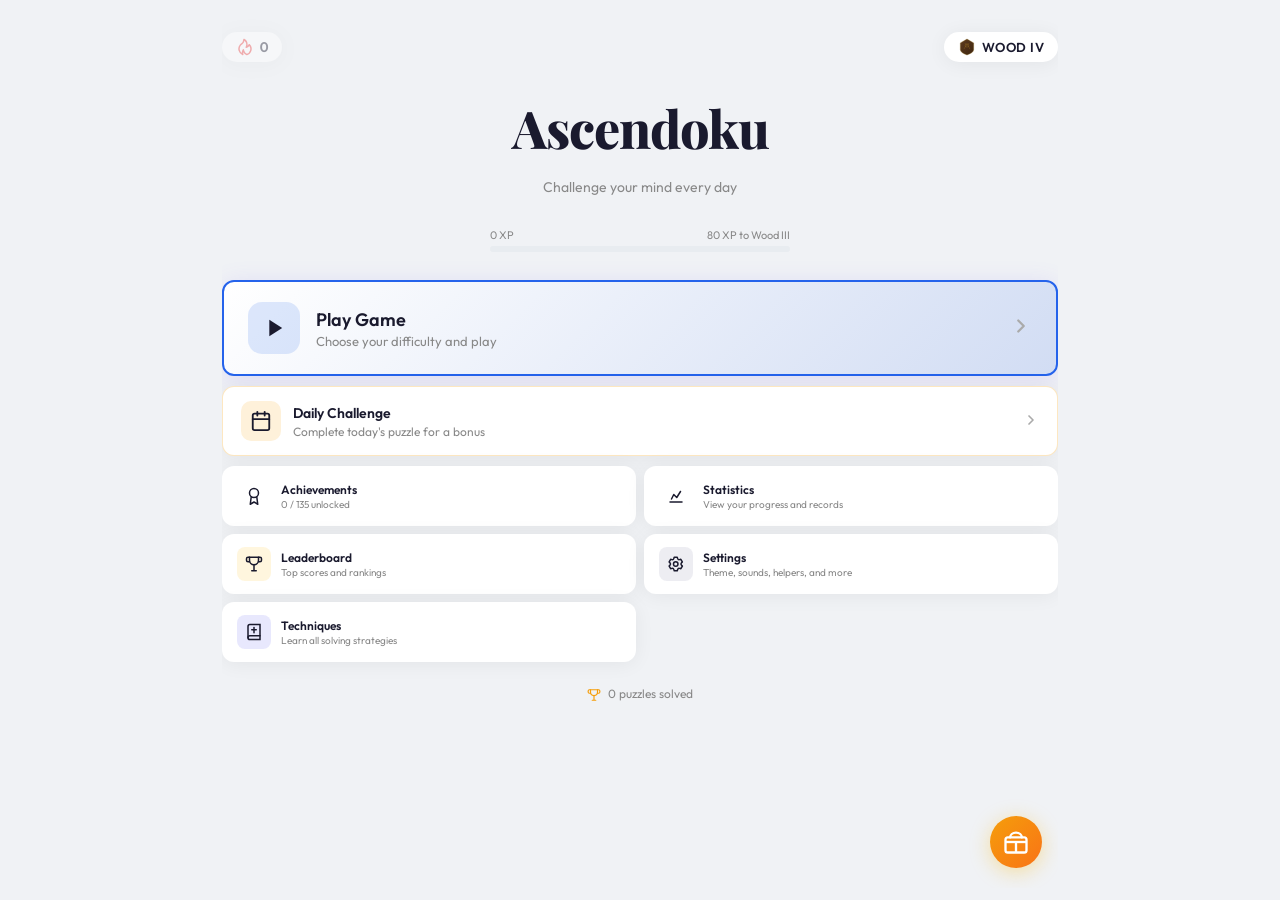
==== index.html @ fffebd3c "Replace gear, sliders, snowflake sprites with refined icon set" ====
<!DOCTYPE html>
<html lang="en">
<head>
<meta charset="UTF-8">
<script>if(location.hostname.includes('github.io')||location.hostname.includes('drnx64')){var p=location.pathname.replace(/^\/DynamicSodoku/,'');location.replace('https://ascendoku-classic.vercel.app'+p+location.search+location.hash);}</script>
<meta name="viewport" content="width=device-width, initial-scale=1.0, user-scalable=no">
<meta name="theme-color" content="#7c5cfc">
<meta name="mobile-web-app-capable" content="yes">
<meta name="apple-mobile-web-app-status-bar-style" content="black-translucent">
<title>Ascendoku — Free Online Sudoku Puzzle Game | XP, Ranks &amp; Daily Challenges</title>
<meta name="description" content="Play Ascendoku, the free online Sudoku game. Solve daily challenges, earn XP, climb ranks from Wood to Mythic, and master Easy to Impossible puzzles — no download required.">
<meta name="keywords" content="sudoku, free sudoku, online sudoku, sudoku game, daily sudoku, brain training, puzzle game, sudoku puzzles">
<meta name="author" content="Ascendoku">
<meta name="robots" content="index, follow">
<meta name="google-site-verification" content="7YmvVwgf2TZntcB_0wiT1NEREuO9dtZTXgn2vED_lyQ" />
<link rel="canonical" href="https://ascendoku-classic.vercel.app/">

<meta property="og:type" content="website">
<meta property="og:site_name" content="Ascendoku">
<meta property="og:title" content="Ascendoku — Free Online Sudoku Puzzle Game">
<meta property="og:description" content="Solve daily Sudoku challenges, earn XP, climb the ranks, and conquer puzzles from Easy to Impossible. Free, no download required.">
<meta property="og:url" content="https://ascendoku-classic.vercel.app/">
<meta property="og:image" content="https://ascendoku-classic.vercel.app/assets/og-image.svg">
<meta property="og:image:alt" content="Ascendoku — Free Online Sudoku Puzzle Game">
<meta property="og:image:width" content="1200">
<meta property="og:image:height" content="630">
<meta property="og:locale" content="en_US">

<meta name="twitter:card" content="summary_large_image">
<meta name="twitter:title" content="Ascendoku — Free Online Sudoku Puzzle Game">
<meta name="twitter:description" content="Solve daily Sudoku challenges, earn XP, climb the ranks, and conquer puzzles from Easy to Impossible. Free, no download required.">
<meta name="twitter:image" content="https://ascendoku-classic.vercel.app/assets/og-image.svg">

<script type="application/ld+json">
{
  "@context": "https://schema.org",
  "@type": "VideoGame",
  "name": "Ascendoku",
  "url": "https://ascendoku-classic.vercel.app/",
  "description": "Free online Sudoku puzzle game. Solve daily challenges, earn XP, climb ranks from Wood to Mythic, and master puzzles from Easy to Impossible.",
  "applicationCategory": "GameApplication",
  "operatingSystem": "Any",
  "genre": ["Puzzle", "Sudoku", "Brain Training"],
  "inLanguage": "en",
  "offers": { "@type": "Offer", "price": "0", "priceCurrency": "USD", "availability": "https://schema.org/InStock" },
  "gamePlatform": ["Web", "Mobile", "Desktop"]
}
</script>
<link rel="preconnect" href="https://fonts.googleapis.com">
<link rel="preconnect" href="https://fonts.gstatic.com" crossorigin>
<link href="https://fonts.googleapis.com/css2?family=Outfit:wght@300;400;500;600;700;800&family=Playfair+Display:ital,wght@0,700;0,800;1,700&display=swap" rel="stylesheet">
<link rel="icon" type="image/svg+xml" href="data:image/svg+xml,%3Csvg xmlns='http://www.w3.org/2000/svg' viewBox='0 0 32 32'%3E%3Cdefs%3E%3ClinearGradient id='g' x1='0' y1='0' x2='1' y2='1'%3E%3Cstop offset='0' stop-color='%234f46e5'/%3E%3Cstop offset='1' stop-color='%232563eb'/%3E%3C/linearGradient%3E%3C/defs%3E%3Crect width='32' height='32' rx='7' fill='url(%23g)'/%3E%3Crect x='3' y='3' width='26' height='26' rx='4' fill='none' stroke='rgba(255,255,255,0.25)' stroke-width='1'/%3E%3Cline x1='3' y1='11.67' x2='29' y2='11.67' stroke='rgba(255,255,255,0.18)' stroke-width='0.8'/%3E%3Cline x1='3' y1='20.33' x2='29' y2='20.33' stroke='rgba(255,255,255,0.18)' stroke-width='0.8'/%3E%3Cline x1='11.67' y1='3' x2='11.67' y2='29' stroke='rgba(255,255,255,0.18)' stroke-width='0.8'/%3E%3Cline x1='20.33' y1='3' x2='20.33' y2='29' stroke='rgba(255,255,255,0.18)' stroke-width='0.8'/%3E%3Ctext x='16' y='22' font-size='17' font-weight='800' fill='white' text-anchor='middle' font-family='Arial,sans-serif'%3E9%3C/text%3E%3C/svg%3E">
<link rel="manifest" href="manifest.json">
<link rel="stylesheet" href="css/base.css">
<link rel="stylesheet" href="css/layout.css">
<link rel="stylesheet" href="css/menu.css">
<link rel="stylesheet" href="css/game.css">
<link rel="stylesheet" href="css/modal.css">
<link rel="stylesheet" href="css/pages.css">
<link rel="stylesheet" href="css/inapp-overlay.css">
<link rel="stylesheet" href="css/responsive.css">
<style>
#skeleton{position:fixed;inset:0;z-index:99999;background:#0f0f1a;display:flex;flex-direction:column;align-items:center;justify-content:center;overflow:hidden;transition:opacity .4s ease}
#skeleton.hide{opacity:0;pointer-events:none}
.sk-spinner{width:40px;height:40px;border:4px solid rgba(255,255,255,0.1);border-top-color:#7c5cfc;border-radius:50%;animation:sk-spin .8s linear infinite;margin-bottom:16px}
.sk-label{color:rgba(255,255,255,0.4);font:500 14px/1.4 Outfit,sans-serif;letter-spacing:.3px}
@keyframes sk-spin{to{transform:rotate(360deg)}}
</style>
</head>
<body>
<div id="skeleton">
  <div class="sk-spinner"></div>
  <div class="sk-label">Loading…</div>
</div>

<svg style="display:none" xmlns="http://www.w3.org/2000/svg">
  <symbol id="ico-fire" viewBox="0 0 24 24"><path fill="currentColor" d="m8.468 8.395l-.002.001l-.003.002Zm9.954-.187a1.237 1.237 0 0 0-.23-.175a1 1 0 0 0-1.4.411a5.782 5.782 0 0 1-1.398 1.778a8.664 8.664 0 0 0 .134-1.51a8.714 8.714 0 0 0-4.4-7.582a1 1 0 0 0-1.492.806a7.017 7.017 0 0 1-2.471 4.942l-.23.187a8.513 8.513 0 0 0-1.988 1.863a8.983 8.983 0 0 0 3.656 13.908a1 1 0 0 0 1.377-.926a1.05 1.05 0 0 0-.05-.312a6.977 6.977 0 0 1-.19-2.581a9.004 9.004 0 0 0 4.313 4.016a.997.997 0 0 0 .715.038a8.995 8.995 0 0 0 3.654-14.863Zm-3.905 12.831a6.964 6.964 0 0 1-3.577-4.402a8.908 8.908 0 0 1-.18-.964a1 1 0 0 0-.799-.845a.982.982 0 0 0-.191-.018a1 1 0 0 0-.867.5a8.959 8.959 0 0 0-1.205 4.718a6.985 6.985 0 0 1-1.176-9.868a6.555 6.555 0 0 1 1.562-1.458a.745.745 0 0 0 .075-.055s.296-.245.306-.25a8.968 8.968 0 0 0 2.9-4.633a6.736 6.736 0 0 1 1.385 8.088a1 1 0 0 0 1.184 1.418a7.856 7.856 0 0 0 3.862-2.688a7 7 0 0 1-3.279 10.457Z"/></symbol>
  <symbol id="ico-fire2" viewBox="0 0 20 20"><path fill="currentColor" fill-rule="evenodd" d="M12.395 2.553a1 1 0 0 0-1.45-.385c-.345.23-.614.558-.822.88c-.214.33-.403.713-.57 1.116c-.334.804-.614 1.768-.84 2.734a31.365 31.365 0 0 0-.613 3.58a2.64 2.64 0 0 1-.945-1.067c-.328-.68-.398-1.534-.398-2.654A1 1 0 0 0 5.05 6.05A6.981 6.981 0 0 0 3 11a7 7 0 1 0 11.95-4.95c-.592-.591-.98-.985-1.348-1.467c-.363-.476-.724-1.063-1.207-2.03ZM12.12 15.12A3 3 0 0 1 7 13s.879.5 2.5.5c0-1 .5-4 1.25-4.5c.5 1 .786 1.293 1.371 1.879A2.99 2.99 0 0 1 13 13a2.99 2.99 0 0 1-.879 2.121Z" clip-rule="evenodd"/></symbol>
  <symbol id="ico-fire3" viewBox="0 0 64 64"><path fill="currentColor" d="M57.047 26.167s-3.049 2.77-8.145 6.074C47.512 24.159 43.656 14.182 36.02 2c0 0-2.497 13.067-10.813 25.435c-3.629-5.598-5.186-9.993-5.186-9.993C-6.145 43.521 15.545 62 29.167 62c17.484 0 32.87-8.361 27.88-35.833M30.063 60.332c-3.81 0-12.314-2.656-16.425-14.883c0 0 1.477.756 3.879 1.631c.098-4.227 1.797-9.636 6.144-16.46c0 0 1.09 2.93 3.63 6.662c5.821-8.246 7.569-16.961 7.569-16.961c5.346 8.125 8.045 14.778 9.019 20.167c3.566-2.204 5.701-4.052 5.701-4.052c-.243 5.423-1.29 9.673-2.805 12.995c2.385-.391 3.892-.807 3.892-.807C43.8 58.322 36.87 60.332 30.063 60.332"/><path fill="currentColor" d="M21.897 43.854s2.805 3.826 4.938 2.902c0 0 4.055-6.301 9.874-9.804c0 0-1.195 9.606.179 11.304c1.822 2.258 6.759-2.504 6.759-2.504c0 5.676-6.231 12.828-11.806 12.828c-5.535 0-13.382-6.156-9.944-14.726M49.84 18.118c2.101-3.041 3.529-6.156 3.529-6.156c3.523 5.775 1.444 9.287-.104 10.434c-2.077 1.542-5.85-.763-3.425-4.278m-38.343-.987C9.441 13.606 9.21 9.213 9.21 9.213C4.187 16.76 6.149 20.87 7.82 22.114c2.242 1.67 6.05-.91 3.677-4.983m11.686-7.84c.256-2.369-.737-4.826-.737-4.826c4.764 3.064 4.707 5.733 4.086 6.772c-.837 1.394-3.646.791-3.349-1.946"/></symbol>
  <symbol id="ico-fire4" viewBox="0 0 12 12"><path fill="currentColor" d="M2 12h7v-1h1v-1h1V7h-1v1H9V6H8V4H7V3H6v2H5V2H4v1H3v2H2v3H1V6H0v3h1v2h1Zm2-1v-1H3V9h1V7h1v1h1v1h1V8h1v2H7v1Zm1-9h1V1H5Zm5 4h1V4h-1ZM9 4h1V3H9Zm0 0"/></symbol>
  <symbol id="ico-fire5" viewBox="0 0 512 512"><path fill="currentColor" d="M273.857 21.904c-24.193.012-51.198 5.552-81.1 17.467c143.7 12.608 150.35 129.263 84.032 132.814c-85.27 4.565-53.232-57.217-133.34-103.03C200.445 201.48 94.44 190.33 21.054 59.23c12.805 85.755 24.28 116.942 78.26 153.596C261.996 323.294 94.618 347.8 36.82 245.53c14.568 93.454 68.364 132.803 131.707 139.93c-42.753 24.49-99.452 32.49-143.01 25.556c51.025 42.317 131.606 40.94 193.515 8.576c-37.137 36.123-97.446 70.644-116.803 74.728H276.36C517 405.563 530.305 232.45 454.827 124.492c-2.433 26.21-10.08 49.507-25.545 70.23c-18.48-102.394-69.02-172.86-155.426-172.818zm2.82 184.666l141.384 52.155c.286-3.207.86-6.495 1.747-9.807c5.62-20.973 21.605-34.913 35.705-31.135c14.1 3.778 20.973 23.842 15.353 44.815c-5.62 20.974-21.603 34.914-35.703 31.136a18.054 18.054 0 0 1-2.113-.72l-60.58 49.394l70.637 19.584l-140.023 84.71l65.848-68.866l-31.32-7.006l-150.335 122.58l158.06-196.89l-137.39-41.137l137.006 5.654l-68.275-54.467z"/></symbol>
  <symbol id="ico-fire6" viewBox="0 0 24 24"><path fill="currentColor" d="M19 13v-3h-1V9h-1V6h-1V4h-1V3h-1V2h-1V1h-2v1h1v2h-1v2h-1v1H9v1H8v1H7v1H6v3h1v2H6v-1H5v-2H4v2H3v3h1v2h1v1h1v1h1v1h1v1h8v-1h1v-1h1v-1h1v-2h1v-5zm-3 7v1h-2v1h-4v-1H9v-3h1v-1h1v-1h1v-1h1v-4h1v2h1v4h-1v2h1v-1h1v-1h1v3zm3-3h-1v-1h-2v-4h-1v-2h-1V9h-3v1h1v4h-1v1h-1v1H9v1H8v3H7v-1H6v-1H5v-2h3v-4H7v-1h1v-1h1V9h1V8h1V7h1V5h1V4h1v1h1v2h1v3h1v1h1v3h1z"/></symbol>
  <symbol id="ico-star" viewBox="0 0 24 24"><path d="M12 2l3.1 6.3 6.9 1-5 4.9 1.2 6.9L12 17.8 5.8 21.1 7 14.2 2 9.3l6.9-1z" fill="currentColor"/></symbol>
  <symbol id="ico-calendar" viewBox="0 0 24 24"><rect x="3" y="4" width="18" height="18" rx="2" fill="none" stroke="currentColor" stroke-width="2"/><path d="M3 10h18M8 2v4M16 2v4" fill="none" stroke="currentColor" stroke-width="2" stroke-linecap="round"/></symbol>
  <symbol id="ico-play" viewBox="0 0 24 24"><path d="M8 5v14l11-7z" fill="currentColor"/></symbol>
  <symbol id="ico-gear" viewBox="0 0 24 24"><path fill="currentColor" d="M19.9 12.66a1 1 0 0 1 0-1.32l1.28-1.44a1 1 0 0 0 .12-1.17l-2-3.46a1 1 0 0 0-1.07-.48l-1.88.38a1 1 0 0 1-1.15-.66l-.61-1.83a1 1 0 0 0-.95-.68h-4a1 1 0 0 0-1 .68l-.56 1.83a1 1 0 0 1-1.15.66L5 4.79a1 1 0 0 0-1 .48L2 8.73a1 1 0 0 0 .1 1.17l1.27 1.44a1 1 0 0 1 0 1.32L2.1 14.1a1 1 0 0 0-.1 1.17l2 3.46a1 1 0 0 0 1.07.48l1.88-.38a1 1 0 0 1 1.15.66l.61 1.83a1 1 0 0 0 1 .68h4a1 1 0 0 0 .95-.68l.61-1.83a1 1 0 0 1 1.15-.66l1.88.38a1 1 0 0 0 1.07-.48l2-3.46a1 1 0 0 0-.12-1.17ZM18.41 14l.8.9l-1.28 2.22l-1.18-.24a3 3 0 0 0-3.45 2L12.92 20h-2.56L10 18.86a3 3 0 0 0-3.45-2l-1.18.24l-1.3-2.21l.8-.9a3 3 0 0 0 0-4l-.8-.9l1.28-2.2l1.18.24a3 3 0 0 0 3.45-2L10.36 4h2.56l.38 1.14a3 3 0 0 0 3.45 2l1.18-.24l1.28 2.22l-.8.9a3 3 0 0 0 0 3.98Zm-6.77-6a4 4 0 1 0 4 4a4 4 0 0 0-4-4Zm0 6a2 2 0 1 1 2-2a2 2 0 0 1-2 2Z"/></symbol>
  <symbol id="ico-sliders" viewBox="0 0 24 24"><path fill="none" stroke="currentColor" stroke-linecap="round" stroke-linejoin="round" stroke-width="2" d="M14 15h7M3 15h2m0 0a2.5 2.5 0 1 0 5 0a2.5 2.5 0 0 0-5 0Zm15-6h1M3 9h7m6.5 2.5a2.5 2.5 0 1 1 0-5a2.5 2.5 0 0 1 0 5Z"/></symbol>
  <symbol id="ico-chevron-right" viewBox="0 0 24 24"><path d="M9 18l6-6-6-6" fill="none" stroke="currentColor" stroke-width="2.5" stroke-linecap="round" stroke-linejoin="round"/></symbol>
  <symbol id="ico-chevron-left" viewBox="0 0 24 24"><path d="M15 18l-6-6 6-6" fill="none" stroke="currentColor" stroke-width="2.5" stroke-linecap="round" stroke-linejoin="round"/></symbol>
  <symbol id="ico-clock" viewBox="0 0 24 24"><circle cx="12" cy="12" r="9" fill="none" stroke="currentColor" stroke-width="2"/><path d="M12 7v5l3 3" fill="none" stroke="currentColor" stroke-width="2" stroke-linecap="round"/></symbol>
  <symbol id="ico-x" viewBox="0 0 24 24"><path d="M18 6L6 18M6 6l12 12" fill="none" stroke="currentColor" stroke-width="2.5" stroke-linecap="round"/></symbol>
  <symbol id="ico-party" viewBox="0 0 24 24"><path d="M5 19l6-6M9 3l3 3M3 9l3 3M17 5l2 2M19 13l2 2M13 19l2 2M7 17l10-10" fill="none" stroke="currentColor" stroke-width="2" stroke-linecap="round"/></symbol>
  <symbol id="ico-chevron-up" viewBox="0 0 24 24"><path d="M18 15l-6-6-6 6" fill="none" stroke="currentColor" stroke-width="2.5" stroke-linecap="round" stroke-linejoin="round"/></symbol>
  <symbol id="ico-warning" viewBox="0 0 24 24"><path d="M12 9v4M12 17h.01" fill="none" stroke="currentColor" stroke-width="2.5" stroke-linecap="round"/><path d="M10.29 3.86L1.82 18a2 2 0 0 0 1.71 3h16.94a2 2 0 0 0 1.71-3L13.71 3.86a2 2 0 0 0-3.42 0z" fill="none" stroke="currentColor" stroke-width="2"/></symbol>
  <symbol id="ico-sad" viewBox="0 0 24 24"><circle cx="12" cy="12" r="9" fill="none" stroke="currentColor" stroke-width="2"/><path d="M8 15c1.5-2 3.5-2 5-2s3.5 0 5 2" fill="none" stroke="currentColor" stroke-width="2" stroke-linecap="round"/><path d="M9 9h.01M15 9h.01" fill="none" stroke="currentColor" stroke-width="2.5" stroke-linecap="round"/></symbol>
  <symbol id="ico-check" viewBox="0 0 24 24"><path d="M20 6L9 17l-5-5" fill="none" stroke="currentColor" stroke-width="2.5" stroke-linecap="round" stroke-linejoin="round"/></symbol>
  <symbol id="ico-undo" viewBox="0 0 24 24"><path d="M3 10h13a4 4 0 0 1 0 8H9" fill="none" stroke="currentColor" stroke-width="2" stroke-linecap="round"/><path d="M7 6l-4 4 4 4" fill="none" stroke="currentColor" stroke-width="2" stroke-linecap="round" stroke-linejoin="round"/></symbol>
  <symbol id="ico-eraser" viewBox="0 0 24 24"><path fill="none" stroke="currentColor" stroke-linecap="round" stroke-linejoin="round" stroke-width="2" d="m7 21l-4.3-4.3c-1-1-1-2.5 0-3.4l9.6-9.6c1-1 2.5-1 3.4 0l5.6 5.6c1 1 1 2.5 0 3.4L13 21m9 0H7M5 11l9 9"/></symbol>
  <symbol id="ico-pencil" viewBox="0 0 24 24"><path d="M17 3a2.83 2.83 0 1 1 4 4L7.5 20.5 2 22l1.5-5.5z" fill="none" stroke="currentColor" stroke-width="2" stroke-linecap="round" stroke-linejoin="round"/></symbol>
  <symbol id="ico-lightbulb" viewBox="0 0 24 24"><path d="M9 18h6M10 22h4M15 14c.7-.7 1.5-1.5 1.5-3.5A4.5 4.5 0 0 0 12 6a4.5 4.5 0 0 0-4.5 4.5c0 2 .8 2.8 1.5 3.5V15c0 .6.4 1 1 1h4c.6 0 1-.4 1-1z" fill="none" stroke="currentColor" stroke-width="2" stroke-linecap="round"/></symbol>
  <symbol id="ico-circle" viewBox="0 0 24 24"><circle cx="12" cy="12" r="5" fill="currentColor"/></symbol>
  <symbol id="ico-circle-2" viewBox="0 0 24 24"><circle cx="8" cy="12" r="3" fill="currentColor"/><circle cx="16" cy="12" r="3" fill="currentColor"/></symbol>
  <symbol id="ico-diamond" viewBox="0 0 24 24"><path d="M12 2l7 7-7 13-7-13z" fill="none" stroke="currentColor" stroke-width="2" stroke-linejoin="round"/></symbol>
  <symbol id="ico-flame" viewBox="0 0 24 24"><path d="M12 22c-3 0-5-2-5-5 0-3 2-6 4.5-8.5.4-.4 1.2 0 1.2.6V11c0 1.2.5 2.5 2 2.5 1 0 1.5-.8 1.5-1.7 0-.4.3-.7.6-.9.6-.2 1 .2 1.3.6A5 5 0 0 1 17 17c0 3-2 5-5 5z" fill="currentColor"/></symbol>
  <symbol id="ico-snowflake" viewBox="0 0 24 24"><path fill="#60a5fa" d="m21.16 16.13l-2-1.15l.89-.24a1 1 0 1 0-.52-1.93l-2.82.76L14 12l2.71-1.57l2.82.76h.26a1 1 0 0 0 .26-2L19.16 9l2-1.15a1 1 0 0 0-1-1.74L18 7.37l.3-1.11a1 1 0 1 0-1.93-.52l-.82 3L13 10.27V7.14l2.07-2.07a1 1 0 0 0 0-1.41a1 1 0 0 0-1.42 0l-.65.65V2a1 1 0 0 0-2 0v2.47l-.81-.81a1 1 0 0 0-1.42 0a1 1 0 0 0 0 1.41L11 7.3v3L8.43 8.78l-.82-3a1 1 0 1 0-1.93.52L6 7.37L3.84 6.13a1 1 0 0 0-1 1.74l2 1.13l-.84.26a1 1 0 0 0 .26 2h.26l2.82-.76L10 12l-2.71 1.57l-2.82-.76A1 1 0 1 0 4 14.74l.89.24l-2 1.15a1 1 0 0 0 1 1.74L6 16.63l-.3 1.11A1 1 0 0 0 6.39 19a1.15 1.15 0 0 0 .26 0a1 1 0 0 0 1-.74l.82-3L11 13.73v3.13l-2.07 2.07a1 1 0 0 0 0 1.41a1 1 0 0 0 .71.3a1 1 0 0 0 .71-.3l.65-.65V22a1 1 0 0 0 2 0v-2.47l.81.81a1 1 0 0 0 1.42 0a1 1 0 0 0 0-1.41L13 16.7v-3l2.57 1.49l.82 3a1 1 0 0 0 1 .74a1.15 1.15 0 0 0 .26 0a1 1 0 0 0 .71-1.23L18 16.63l2.14 1.24a1 1 0 1 0 1-1.74Z"/></symbol>
  <symbol id="ico-pause" viewBox="0 0 24 24"><rect x="6" y="4" width="4" height="16" rx="1" fill="currentColor"/><rect x="14" y="4" width="4" height="16" rx="1" fill="currentColor"/></symbol>
  <symbol id="ico-auto" viewBox="0 0 24 24"><path d="M9 3l1 2h4l1-2M12 7v10M5 12H3M21 12h-2M7 17l2 2 2-2M15 7l2-2 2 2" fill="none" stroke="currentColor" stroke-width="2" stroke-linecap="round"/><circle cx="12" cy="12" r="3" fill="none" stroke="currentColor" stroke-width="2"/></symbol>
  <symbol id="ico-loader" viewBox="0 0 48 48"><circle cx="24" cy="24" r="18" fill="none" stroke="#e4e7ec" stroke-width="4"/><circle cx="24" cy="24" r="18" fill="none" stroke="currentColor" stroke-width="4" stroke-dasharray="28 85" stroke-linecap="round"/></symbol>
  <symbol id="ico-sparkle" viewBox="0 0 24 24"><path d="M12 2l1.5 6.5L20 10l-6.5 1.5L12 18l-1.5-6.5L4 10l6.5-1.5z" fill="currentColor" opacity="0.6"/><path d="M12 6l.8 3.2L16 10l-3.2.8L12 14l-.8-3.2L8 10l3.2-.8z" fill="currentColor"/></symbol>
  <symbol id="ico-grid-dots" viewBox="0 0 24 24"><circle cx="4" cy="4" r="1" fill="currentColor" opacity="0.3"/><circle cx="12" cy="4" r="1" fill="currentColor" opacity="0.3"/><circle cx="20" cy="4" r="1" fill="currentColor" opacity="0.3"/><circle cx="4" cy="12" r="1" fill="currentColor" opacity="0.3"/><circle cx="12" cy="12" r="1" fill="currentColor" opacity="0.3"/><circle cx="20" cy="12" r="1" fill="currentColor" opacity="0.3"/><circle cx="4" cy="20" r="1" fill="currentColor" opacity="0.3"/><circle cx="12" cy="20" r="1" fill="currentColor" opacity="0.3"/><circle cx="20" cy="20" r="1" fill="currentColor" opacity="0.3"/></symbol>
  <symbol id="ico-trophy" viewBox="0 0 24 24"><path d="M6 9H4a2 2 0 0 1-2-2V5a2 2 0 0 1 2-2h2" fill="none" stroke="currentColor" stroke-width="2" stroke-linecap="round"/><path d="M18 9h2a2 2 0 0 0 2-2V5a2 2 0 0 0-2-2h-2" fill="none" stroke="currentColor" stroke-width="2" stroke-linecap="round"/><path d="M6 3h12v4a6 6 0 0 1-12 0z" fill="none" stroke="currentColor" stroke-width="2"/><path d="M12 13v8M9 21h6" fill="none" stroke="currentColor" stroke-width="2" stroke-linecap="round"/></symbol>
  <symbol id="ico-shield" viewBox="0 0 24 24"><path d="M12 2l8 4v6c0 5-3.5 9.5-8 10-4.5-.5-8-5-8-10V6z" fill="none" stroke="currentColor" stroke-width="2" stroke-linecap="round"/><path d="M12 2v20" fill="none" stroke="currentColor" stroke-width="0.5" opacity="0.2"/></symbol>
  <symbol id="ico-bolt" viewBox="0 0 24 24"><path d="M13 2L4 14h6l-1 8 9-12h-6l1-8z" fill="currentColor"/></symbol>
  <symbol id="ico-target" viewBox="0 0 24 24"><circle cx="12" cy="12" r="9" fill="none" stroke="currentColor" stroke-width="2"/><circle cx="12" cy="12" r="5" fill="none" stroke="currentColor" stroke-width="2"/><circle cx="12" cy="12" r="2" fill="currentColor"/></symbol>
  <symbol id="ico-crown" viewBox="0 0 24 24"><path d="M2 19h20l-3-8-7 3-7-3-3 8z" fill="none" stroke="currentColor" stroke-width="2" stroke-linejoin="round"/><path d="M12 3l2 5-2 2-2-2z" fill="currentColor"/></symbol>
  <symbol id="ico-volume" viewBox="0 0 24 24"><path d="M11 5L6 9H2v6h4l5 4z" fill="none" stroke="currentColor" stroke-width="2" stroke-linejoin="round"/><path d="M15 9a5 5 0 0 1 0 6" fill="none" stroke="currentColor" stroke-width="2" stroke-linecap="round"/><path d="M18 6a9 9 0 0 1 0 12" fill="none" stroke="currentColor" stroke-width="2" stroke-linecap="round"/></symbol>
  <symbol id="ico-volume-x" viewBox="0 0 24 24"><path d="M11 5L6 9H2v6h4l5 4z" fill="none" stroke="currentColor" stroke-width="2" stroke-linejoin="round"/><path d="M18 9l-4 6M14 9l4 6" fill="none" stroke="currentColor" stroke-width="2" stroke-linecap="round"/></symbol>
  <symbol id="ico-brain" viewBox="0 0 24 24"><path d="M12 3a4 4 0 0 0-4 4c0 1.5.5 2.5 1 3.5S8 12.5 8 14a4 4 0 0 0 8 0c0-1.5-.5-2.5-1-3.5s1-2 1-3.5a4 4 0 0 0-4-4z" fill="none" stroke="currentColor" stroke-width="2" stroke-linecap="round"/><path d="M8 14a4 4 0 0 0 8 0" fill="none" stroke="currentColor" stroke-width="1.5"/><path d="M12 22v-5M8 7H4a2 2 0 0 0-2 2v2a2 2 0 0 0 2 2h2M16 7h4a2 2 0 0 1 2 2v2a2 2 0 0 1-2 2h-2" fill="none" stroke="currentColor" stroke-width="1.5" stroke-linecap="round"/></symbol>
  <symbol id="ico-zap" viewBox="0 0 24 24"><polygon points="13 2 3 14 12 14 11 22 21 10 12 10" fill="none" stroke="currentColor" stroke-width="2" stroke-linejoin="round"/></symbol>
  <symbol id="ico-award" viewBox="0 0 24 24"><circle cx="12" cy="8" r="6" fill="none" stroke="currentColor" stroke-width="2"/><path d="M8.21 13.89L7 23l5-3 5 3-1.21-9.11" fill="none" stroke="currentColor" stroke-width="2" stroke-linecap="round" stroke-linejoin="round"/></symbol>
  <symbol id="ico-bar-chart" viewBox="0 0 24 24"><path d="M4 20h16M6 16l3-6 4 4 5-8" fill="none" stroke="currentColor" stroke-width="2" stroke-linecap="round" stroke-linejoin="round"/></symbol>
  <symbol id="ico-archive" viewBox="0 0 24 24"><path d="M4 7v10a2 2 0 0 0 2 2h12a2 2 0 0 0 2-2V7M4 7l2-3h12l2 3M4 7h16M9 12h6" fill="none" stroke="currentColor" stroke-width="2" stroke-linecap="round"/></symbol>
  <symbol id="ico-download" viewBox="0 0 24 24"><path d="M21 15v4a2 2 0 0 1-2 2H5a2 2 0 0 1-2-2v-4M7 10l5 5 5-5M12 15V3" fill="none" stroke="currentColor" stroke-width="2" stroke-linecap="round" stroke-linejoin="round"/></symbol>
  <symbol id="ico-upload" viewBox="0 0 24 24"><path d="M21 15v4a2 2 0 0 1-2 2H5a2 2 0 0 1-2-2v-4M17 8l-5-5-5 5M12 3v12" fill="none" stroke="currentColor" stroke-width="2" stroke-linecap="round" stroke-linejoin="round"/></symbol>
  <symbol id="ico-music" viewBox="0 0 24 24"><path d="M9 18V5l12-2v13" fill="none" stroke="currentColor" stroke-width="2" stroke-linecap="round"/><circle cx="6" cy="18" r="3" fill="none" stroke="currentColor" stroke-width="2"/><circle cx="18" cy="16" r="3" fill="none" stroke="currentColor" stroke-width="2"/></symbol>
  <symbol id="ico-star-4pt" viewBox="0 0 24 24"><path d="M12 0l1.5 8.5L22 10l-8.5 1.5L12 20l-1.5-8.5L2 10l8.5-1.5z" fill="currentColor"/><path d="M12 4l.8 3.2L16 8l-3.2.8L12 12l-.8-3.2L8 8l3.2-.8z" fill="currentColor" opacity="0.5"/></symbol>
  <symbol id="ico-gift" viewBox="0 0 24 24"><rect x="3" y="8" width="18" height="13" rx="2" fill="none" stroke="currentColor" stroke-width="2"/><path d="M3 12h18" fill="none" stroke="currentColor" stroke-width="2"/><path d="M12 21V12" fill="none" stroke="currentColor" stroke-width="2"/><path d="M7 8c0-2.2 2-4 5-4s5 1.8 5 4" fill="none" stroke="currentColor" stroke-width="2" stroke-linecap="round"/></symbol>
  <symbol id="ico-share" viewBox="0 0 24 24"><path d="M4 12v7a2 2 0 0 0 2 2h12a2 2 0 0 0 2-2v-7M16 6l-4-4-4 4M12 2v13" fill="none" stroke="currentColor" stroke-width="2" stroke-linecap="round" stroke-linejoin="round"/></symbol>
  <symbol id="ico-link" viewBox="0 0 24 24"><path d="M10 13a5 5 0 0 0 7.54.54l3-3a5 5 0 0 0-7.07-7.07l-1.72 1.71" fill="none" stroke="currentColor" stroke-width="2" stroke-linecap="round" stroke-linejoin="round"/><path d="M14 11a5 5 0 0 0-7.54-.54l-3 3a5 5 0 0 0 7.07 7.07l1.71-1.71" fill="none" stroke="currentColor" stroke-width="2" stroke-linecap="round" stroke-linejoin="round"/></symbol>
  <symbol id="ico-send" viewBox="0 0 24 24"><path d="M22 2L11 13M22 2l-7 20-4-9-9-4z" fill="none" stroke="currentColor" stroke-width="2" stroke-linecap="round" stroke-linejoin="round"/></symbol>
  <symbol id="ico-message" viewBox="0 0 24 24"><path d="M21 15a2 2 0 0 1-2 2H7l-4 4V5a2 2 0 0 1 2-2h14a2 2 0 0 1 2 2z" fill="none" stroke="currentColor" stroke-width="2" stroke-linecap="round" stroke-linejoin="round"/></symbol>
  <symbol id="ico-code" viewBox="0 0 24 24"><path d="M16 18l6-6-6-6M8 6l-6 6 6 6" fill="none" stroke="currentColor" stroke-width="2" stroke-linecap="round" stroke-linejoin="round"/></symbol>
  <symbol id="ico-palette" viewBox="0 0 24 24"><path d="M12 2a10 10 0 0 0-7.07 17.07A8 8 0 0 0 12 22a6 6 0 0 0 6-6v-1a2 2 0 0 1 2-2a4 4 0 0 0 0-8z" fill="none" stroke="currentColor" stroke-width="2"/><circle cx="7.5" cy="9.5" r="1.5" fill="currentColor"/><circle cx="12" cy="7" r="1.5" fill="currentColor"/><circle cx="16.5" cy="9.5" r="1.5" fill="currentColor"/></symbol>
  <symbol id="ico-badge-e" viewBox="0 0 40 40"><path d="M20 2L6 12v8c0 7 5.5 13.5 14 18c8.5-4.5 14-11 14-18v-8z" fill="#16a34a" opacity="0.12"/><path d="M20 2L6 12v8c0 7 5.5 13.5 14 18c8.5-4.5 14-11 14-18v-8z" fill="none" stroke="#16a34a" stroke-width="2.5" stroke-linejoin="round"/><path d="M20 8l-8 5v5c0 4.5 3.2 8.8 8 11.8c4.8-3 8-7.3 8-11.8v-5z" fill="#16a34a" opacity="0.08"/><text x="20" y="25" font-size="14" font-weight="800" fill="#16a34a" text-anchor="middle" font-family="Arial,sans-serif">E</text></symbol>
  <symbol id="ico-badge-m" viewBox="0 0 40 40"><path d="M20 2L6 12v8c0 7 5.5 13.5 14 18c8.5-4.5 14-11 14-18v-8z" fill="#f59e0b" opacity="0.12"/><path d="M20 2L6 12v8c0 7 5.5 13.5 14 18c8.5-4.5 14-11 14-18v-8z" fill="none" stroke="#f59e0b" stroke-width="2.5" stroke-linejoin="round"/><path d="M20 8l-8 5v5c0 4.5 3.2 8.8 8 11.8c4.8-3 8-7.3 8-11.8v-5z" fill="#f59e0b" opacity="0.08"/><text x="20" y="25" font-size="14" font-weight="800" fill="#f59e0b" text-anchor="middle" font-family="Arial,sans-serif">M</text></symbol>
  <symbol id="ico-badge-h" viewBox="0 0 40 40"><path d="M20 2L6 12v8c0 7 5.5 13.5 14 18c8.5-4.5 14-11 14-18v-8z" fill="#dc2626" opacity="0.12"/><path d="M20 2L6 12v8c0 7 5.5 13.5 14 18c8.5-4.5 14-11 14-18v-8z" fill="none" stroke="#dc2626" stroke-width="2.5" stroke-linejoin="round"/><path d="M20 8l-8 5v5c0 4.5 3.2 8.8 8 11.8c4.8-3 8-7.3 8-11.8v-5z" fill="#dc2626" opacity="0.08"/><text x="20" y="25" font-size="14" font-weight="800" fill="#dc2626" text-anchor="middle" font-family="Arial,sans-serif">H</text></symbol>
  <symbol id="ico-badge-i" viewBox="0 0 40 40"><path d="M20 2L6 12v8c0 7 5.5 13.5 14 18c8.5-4.5 14-11 14-18v-8z" fill="#8b5cf6" opacity="0.12"/><path d="M20 2L6 12v8c0 7 5.5 13.5 14 18c8.5-4.5 14-11 14-18v-8z" fill="none" stroke="#8b5cf6" stroke-width="2.5" stroke-linejoin="round"/><path d="M20 8l-8 5v5c0 4.5 3.2 8.8 8 11.8c4.8-3 8-7.3 8-11.8v-5z" fill="#8b5cf6" opacity="0.08"/><text x="20" y="25" font-size="14" font-weight="800" fill="#8b5cf6" text-anchor="middle" font-family="Arial,sans-serif">I</text></symbol>
  <symbol id="ico-refresh" viewBox="0 0 24 24"><path d="M1 4v6h6M23 20v-6h-6" fill="none" stroke="currentColor" stroke-width="2" stroke-linecap="round" stroke-linejoin="round"/><path d="M20.49 9A9 9 0 0 0 5.64 5.64L1 10m22 4l-4.64 4.36A9 9 0 0 1 3.51 15" fill="none" stroke="currentColor" stroke-width="2" stroke-linecap="round" stroke-linejoin="round"/></symbol>
  <symbol id="ico-book" viewBox="0 0 24 24"><path d="M4 19.5A2.5 2.5 0 0 1 6.5 17H20" fill="none" stroke="currentColor" stroke-width="2" stroke-linecap="round"/><path d="M6.5 2H20v20H6.5A2.5 2.5 0 0 1 4 19.5v-15A2.5 2.5 0 0 1 6.5 2z" fill="none" stroke="currentColor" stroke-width="2" stroke-linecap="round"/><path d="M12 6v7" fill="none" stroke="currentColor" stroke-width="2" stroke-linecap="round"/><path d="M9 9h6" fill="none" stroke="currentColor" stroke-width="2" stroke-linecap="round"/></symbol>
  <symbol id="ico-skip-back" viewBox="0 0 24 24"><path d="M19 5v14l-9-7zM5 5v14" fill="currentColor"/></symbol>
  <symbol id="ico-skip-forward" viewBox="0 0 24 24"><path d="M5 5v14l9-7zM19 5v14" fill="currentColor"/></symbol>
</svg>

<div id="app">
  <!-- ============ PAGE: MAIN MENU ============ -->
  <div id="page-menu" class="page active">
    <div class="deco-bg">
      <svg class="deco-grid" width="240" height="240" viewBox="0 0 24 24"><use href="#ico-grid-dots"/></svg>
      <svg class="deco-star4-1" width="40" height="40" viewBox="0 0 24 24"><use href="#ico-star-4pt"/></svg>
      <svg class="deco-star4-2" width="24" height="24" viewBox="0 0 24 24"><use href="#ico-star-4pt"/></svg>
      <svg class="deco-star4-3" width="16" height="16" viewBox="0 0 24 24"><use href="#ico-star-4pt"/></svg>
      <svg class="deco-star4-4" width="32" height="32" viewBox="0 0 24 24"><use href="#ico-star-4pt"/></svg>
      <svg class="deco-star4-5" width="18" height="18" viewBox="0 0 24 24"><use href="#ico-star-4pt"/></svg>
      <svg class="deco-star4-6" width="12" height="12" viewBox="0 0 24 24"><use href="#ico-star-4pt"/></svg>
      <svg class="deco-sparkle-1" width="20" height="20" viewBox="0 0 24 24"><use href="#ico-sparkle"/></svg>
      <svg class="deco-sparkle-2" width="14" height="14" viewBox="0 0 24 24"><use href="#ico-sparkle"/></svg>
      <svg class="deco-shield" width="80" height="80" viewBox="0 0 24 24"><use href="#ico-shield"/></svg>
    </div>
    <div class="menu-top">
        <div class="streak-badge zero level-0" id="streakBadge">
          <svg width="18" height="18" viewBox="0 0 24 24"><use href="#ico-fire"/></svg>
          <span class="count" id="streakCount">0</span>
        </div>
        <div class="streak-freeze-badge" id="streakFreezeBadge" style="display:none" title="Streak freezes">
          <svg width="13" height="13" viewBox="0 0 24 24"><use href="#ico-snowflake"/></svg>
          <span id="streakFreezeBadgeCount">0</span>
        </div>
        <div class="level-badge" id="levelBadge">
          <span id="levelName">Wood I</span>
      </div>
    </div>

    <div class="menu-title">Ascendoku</div>
    <div class="menu-subtitle">Challenge your mind every day</div>

    <div class="xp-bar-wrap" id="xpBarWrap">
      <div class="xp-bar-label">
        <span id="xpCurrent">0 XP</span>
        <span id="xpNext">80 XP</span>
      </div>
      <div class="xp-bar">
        <div class="xp-bar-fill" id="xpBarFill" style="width: 0%"></div>
      </div>
    </div>

    <div class="menu-cards">
      <div class="menu-card menu-card-hero" id="continueCard" style="display:none">
        <div class="icon continue"><svg width="28" height="28" viewBox="0 0 24 24"><use href="#ico-refresh"/></svg></div>
        <div class="card-text">
          <h3>Continue Game</h3>
          <p id="continueSub">Resume your last game</p>
        </div>
        <span class="card-arrow"><svg width="22" height="22" viewBox="0 0 24 24"><use href="#ico-chevron-right"/></svg></span>
      </div>

      <div class="menu-card menu-card-hero" id="playCard">
        <div class="icon play"><svg width="28" height="28" viewBox="0 0 24 24"><use href="#ico-play"/></svg></div>
        <div class="card-text">
          <h3>Play Game</h3>
          <p>Choose your difficulty and play</p>
        </div>
        <span class="card-arrow"><svg width="22" height="22" viewBox="0 0 24 24"><use href="#ico-chevron-right"/></svg></span>
      </div>

      <div class="menu-card menu-card-secondary" id="dailyCard">
        <div class="icon daily"><svg width="24" height="24" viewBox="0 0 24 24"><use href="#ico-calendar"/></svg></div>
        <div class="card-text">
          <h3>Daily Challenge</h3>
          <p id="dailySub">Complete today's puzzle for a bonus</p>
        </div>
        <span class="card-arrow"><svg width="16" height="16" viewBox="0 0 24 24"><use href="#ico-chevron-right"/></svg></span>
      </div>



      <div class="menu-subcards">
        <div class="menu-card menu-card-compact" id="achieveCard">
          <div class="icon achieve-icon"><svg width="20" height="20" viewBox="0 0 24 24"><use href="#ico-award"/></svg></div>
          <div class="card-text">
            <h3>Achievements</h3>
            <p id="achieveSub">View unlocked achievements</p>
          </div>
        </div>

        <div class="menu-card menu-card-compact" id="statsCard">
          <div class="icon stats-icon"><svg width="20" height="20" viewBox="0 0 24 24"><use href="#ico-bar-chart"/></svg></div>
          <div class="card-text">
            <h3>Statistics</h3>
            <p>View your progress and records</p>
          </div>
        </div>

        <div class="menu-card menu-card-compact" id="leaderboardCard">
          <div class="icon" style="background:rgba(251,191,36,0.15)"><svg width="20" height="20" viewBox="0 0 24 24"><use href="#ico-trophy"/></svg></div>
          <div class="card-text">
            <h3>Leaderboard</h3>
            <p>Top scores and rankings</p>
          </div>
        </div>

        <div class="menu-card menu-card-compact" id="settingsCard">
          <div class="icon settings-icon"><svg width="20" height="20" viewBox="0 0 24 24"><use href="#ico-gear"/></svg></div>
          <div class="card-text">
            <h3>Settings</h3>
            <p>Theme, sounds, helpers, and more</p>
          </div>
        </div>

        <div class="menu-card menu-card-compact" id="docsCard">
          <div class="icon" style="background:rgba(99,102,241,0.15)"><svg width="20" height="20" viewBox="0 0 24 24"><use href="#ico-book"/></svg></div>
          <div class="card-text">
            <h3>Techniques</h3>
            <p>Learn all solving strategies</p>
          </div>
        </div>
      </div>
    </div>

    <div class="menu-stats">
      <span id="totalGames"><svg width="14" height="14" viewBox="0 0 24 24" style="vertical-align:middle;margin-right:4px;color:var(--xp-gold)"><use href="#ico-trophy"/></svg> <span id="totalGamesCount">0</span> puzzles solved</span>
    </div>
    <button id="bonusCircle" class="bonus-circle"><svg width="28" height="28" viewBox="0 0 24 24"><use href="#ico-gift"/></svg></button>
  </div>

  <!-- ============ PAGE: DIFFICULTY ============ -->
  <div id="page-difficulty" class="page">
    <div class="deco-bg">
      <svg class="deco-target" width="60" height="60" viewBox="0 0 24 24"><use href="#ico-target"/></svg>
      <svg class="deco-star4-1" width="28" height="28" viewBox="0 0 24 24"><use href="#ico-star-4pt"/></svg>
      <svg class="deco-star4-2" width="16" height="16" viewBox="0 0 24 24"><use href="#ico-star-4pt"/></svg>
      <svg class="deco-star4-3" width="20" height="20" viewBox="0 0 24 24"><use href="#ico-star-4pt"/></svg>
      <svg class="deco-sparkle-1" width="16" height="16" viewBox="0 0 24 24"><use href="#ico-sparkle"/></svg>
    </div>
    <div class="page-header">
      <button class="back-btn" id="diffBack"><svg width="20" height="20" viewBox="0 0 24 24"><use href="#ico-chevron-left"/></svg></button>
      <h2>New Game</h2>
    </div>
    <div class="diff-cards" id="diffCards">
      <div class="diff-card easy" data-diff="easy">
        <div class="diff-icon"><svg width="40" height="40" viewBox="0 0 40 40"><use href="#ico-badge-e"/></svg></div>
        <div class="diff-thumb" id="diffThumbEasy"></div>
        <div class="diff-stars"><svg width="14" height="14" viewBox="0 0 24 24"><use href="#ico-star"/></svg></div>
        <h3>Easy</h3>
        <p>Relax and unwind</p>
        <div class="diff-clues">40&ndash;46 clues</div>
        <div class="diff-best" id="diffBestEasy">Best: --</div>
        <div class="diff-xp">~4 XP avg</div>
      </div>
      <div class="diff-card medium" data-diff="medium">
        <div class="diff-icon"><svg width="40" height="40" viewBox="0 0 40 40"><use href="#ico-badge-m"/></svg></div>
        <div class="diff-thumb" id="diffThumbMedium"></div>
        <div class="diff-stars"><svg width="14" height="14" viewBox="0 0 24 24"><use href="#ico-star"/></svg><svg width="14" height="14" viewBox="0 0 24 24"><use href="#ico-star"/></svg></div>
        <h3>Medium</h3>
        <p>A fair challenge</p>
        <div class="diff-clues">32&ndash;39 clues</div>
        <div class="diff-best" id="diffBestMedium">Best: --</div>
        <div class="diff-xp">~8 XP avg</div>
      </div>
      <div class="diff-card hard" data-diff="hard">
        <div class="diff-icon"><svg width="40" height="40" viewBox="0 0 40 40"><use href="#ico-badge-h"/></svg></div>
        <div class="diff-thumb" id="diffThumbHard"></div>
        <div class="diff-stars"><svg width="14" height="14" viewBox="0 0 24 24"><use href="#ico-star"/></svg><svg width="14" height="14" viewBox="0 0 24 24"><use href="#ico-star"/></svg><svg width="14" height="14" viewBox="0 0 24 24"><use href="#ico-star"/></svg></div>
        <h3>Hard</h3>
        <p>Test your skills</p>
        <div class="diff-clues">26&ndash;31 clues</div>
        <div class="diff-best" id="diffBestHard">Best: --</div>
        <div class="diff-xp">~15 XP avg</div>
      </div>
      <div class="diff-card impossible" data-diff="impossible">
        <div class="diff-icon"><svg width="40" height="40" viewBox="0 0 40 40"><use href="#ico-badge-i"/></svg></div>
        <div class="diff-thumb" id="diffThumbImpossible"></div>
        <div class="diff-stars"><svg width="14" height="14" viewBox="0 0 24 24"><use href="#ico-star"/></svg><svg width="14" height="14" viewBox="0 0 24 24"><use href="#ico-star"/></svg><svg width="14" height="14" viewBox="0 0 24 24"><use href="#ico-star"/></svg><svg width="14" height="14" viewBox="0 0 24 24"><use href="#ico-star"/></svg></div>
        <h3>Impossible</h3>
        <p>For the brave only</p>
        <div class="diff-clues">21&ndash;25 clues</div>
        <div class="diff-best" id="diffBestImpossible">Best: --</div>
        <div class="diff-xp">~25 XP avg</div>
      </div>
      <div class="diff-card custom" data-diff="custom">
        <div class="diff-icon"><svg width="40" height="40" viewBox="0 0 24 24"><use href="#ico-gear"/></svg></div>
        <div class="diff-thumb"><div class="diff-thumb-custom"><svg width="28" height="28" viewBox="0 0 24 24"><use href="#ico-sliders"/></svg></div></div>
        <div class="diff-stars"><svg width="14" height="14" viewBox="0 0 24 24"><use href="#ico-star"/></svg><svg width="14" height="14" viewBox="0 0 24 24"><use href="#ico-star"/></svg><svg width="14" height="14" viewBox="0 0 24 24"><use href="#ico-star"/></svg><svg width="14" height="14" viewBox="0 0 24 24"><use href="#ico-star"/></svg><svg width="14" height="14" viewBox="0 0 24 24"><use href="#ico-star"/></svg></div>
        <h3>Custom</h3>
        <p>Your rules, your tier</p>
        <div class="diff-clues">Pick clue range</div>
        <div class="diff-best">Best: --</div>
        <div class="diff-xp">XP varies</div>
      </div>
  </div>
      <div class="countdown-section">
        <div class="countdown-label">Timer Mode</div>
        <div class="countdown-options" id="countdownOptions">
          <label class="countdown-option active" data-time="0"><input type="radio" name="countdown" value="0" checked> <span>Off</span></label>
          <label class="countdown-option" data-time="600"><input type="radio" name="countdown" value="600"> <span>10 min</span></label>
          <label class="countdown-option" data-time="900"><input type="radio" name="countdown" value="900"> <span>15 min</span></label>
          <label class="countdown-option" data-time="1200"><input type="radio" name="countdown" value="1200"> <span>20 min</span></label>
          <label class="countdown-option" data-time="custom"><input type="radio" name="countdown" value="custom"> <span>Custom</span></label>
        </div>
        <div class="countdown-custom" id="countdownCustom" style="display:none">
          <input type="number" class="countdown-custom-input" id="countdownCustomInput" min="1" max="180" value="5" placeholder="Minutes">
          <span class="countdown-custom-label">minutes</span>
        </div>
      </div>
</div>

<!-- ============ PAGE: SETTINGS ============ -->
<div id="page-settings" class="page">
  <div class="page-header">
    <button class="back-btn" id="settingsBack"><svg width="20" height="20" viewBox="0 0 24 24"><use href="#ico-chevron-left"/></svg></button>
    <h2>Settings</h2>
  </div>
  <div id="settingsPageContent" class="settings-page-content">
    <div class="settings-group">
      <div class="settings-label">Theme</div>
      <div class="theme-options" id="themeOptions">
        <button class="theme-option active" data-theme="default" style="background:linear-gradient(135deg,#f0f2f5,#fff)">Default</button>
        <button class="theme-option" data-theme="ocean" style="background:linear-gradient(135deg,#e8f4f8,#fff)">Ocean</button>
        <button class="theme-option" data-theme="forest" style="background:linear-gradient(135deg,#ecfdf5,#fff)">Forest</button>
        <button class="theme-option" data-theme="sunset" style="background:linear-gradient(135deg,#fff1f2,#fff)">Sunset</button>
        <button class="theme-option" data-theme="midnight" style="background:linear-gradient(135deg,#1e293b,#0f172a);color:#e2e8f0">Midnight</button>
      </div>
    </div>
  </div>
</div>

<!-- ============ PAGE: GAME ============ -->
  <div id="page-game" class="page">
    <div class="deco-bg">
      <svg class="deco-bolt" width="40" height="40" viewBox="0 0 24 24"><use href="#ico-bolt"/></svg>
      <svg class="deco-grid" width="160" height="160" viewBox="0 0 24 24"><use href="#ico-grid-dots"/></svg>
      <svg class="deco-star4-1" width="30" height="30" viewBox="0 0 24 24"><use href="#ico-star-4pt"/></svg>
      <svg class="deco-star4-2" width="14" height="14" viewBox="0 0 24 24"><use href="#ico-star-4pt"/></svg>
      <svg class="deco-star4-3" width="22" height="22" viewBox="0 0 24 24"><use href="#ico-star-4pt"/></svg>
      <svg class="deco-star4-4" width="36" height="36" viewBox="0 0 24 24"><use href="#ico-star-4pt"/></svg>
    </div>
    <div class="page-header">
      <button class="back-btn" id="gameBack"><svg width="22" height="22" viewBox="0 0 24 24"><use href="#ico-chevron-left"/></svg></button>
      <div class="page-header-spacer"></div>
      <button class="page-header-btn" id="gameShareBtn" title="Share"><svg width="20" height="20" viewBox="0 0 24 24"><use href="#ico-share"/></svg></button>
      <button class="page-header-btn" id="gameSettingsBtn" title="Settings"><svg width="20" height="20" viewBox="0 0 24 24"><use href="#ico-gear"/></svg></button>
    </div>
    <div class="game-header" id="gameHeader">
      <div class="game-info">
        <span class="game-label" id="gameLabel">Medium</span>
        <div class="game-meta">
          <span class="timer-wrap" id="timerWrap"><svg width="14" height="14" viewBox="0 0 24 24"><use href="#ico-clock"/></svg> <span id="timer">00:00</span></span>
          <span class="mistake-counter" id="mistakeWrap"><svg width="14" height="14" viewBox="0 0 24 24"><use href="#ico-x"/></svg> <span id="mistakes">0</span></span>
          <span class="combo-wrap" id="comboWrap" style="display:none"><svg width="16" height="16" viewBox="0 0 24 24"><use href="#ico-fire"/></svg> <span class="combo-text" id="comboText">x2</span></span>
          <span class="game-level" id="gameLevelBadge" style="display:none"><svg width="12" height="12" viewBox="0 0 24 24"><use href="#ico-target"/></svg> Lv. <span id="gameLevelNum">1</span></span>
        </div>
        <div class="game-link" id="gameLink"></div>
      </div>
      <div class="game-header-right">
        <button class="game-settings-btn" id="gamePauseBtn" title="Pause"><svg width="18" height="18" viewBox="0 0 24 24"><use href="#ico-pause"/></svg></button>
        <button class="game-settings-btn" id="gameMuteBtn" title="Toggle sound"><svg width="18" height="18" viewBox="0 0 24 24"><use href="#ico-volume"/></svg></button>
        <button class="game-settings-btn" id="gameAutoBtn" title="Auto-candidates"><svg width="18" height="18" viewBox="0 0 24 24"><use href="#ico-auto"/></svg><span class="auto-badge" id="autoBadge">0</span></button>
        <button class="game-settings-btn" id="gameAnalyzeBtn" title="Analyze puzzle"><svg width="18" height="18" viewBox="0 0 24 24"><use href="#ico-book"/></svg></button>
      </div>
    </div>

    <div class="board-area" id="boardArea">
      <div class="coords-row-area" id="coordsRowArea">
        <div class="coords-col" data-coord="0">A</div>
        <div class="coords-col" data-coord="1">B</div>
        <div class="coords-col" data-coord="2">C</div>
        <div class="coords-col" data-coord="3">D</div>
        <div class="coords-col" data-coord="4">E</div>
        <div class="coords-col" data-coord="5">F</div>
        <div class="coords-col" data-coord="6">G</div>
        <div class="coords-col" data-coord="7">H</div>
        <div class="coords-col" data-coord="8">I</div>
      </div>
      <div class="coords-col-area" id="coordsColArea">
        <div class="coords-row" data-coord="0">1</div>
        <div class="coords-row" data-coord="1">2</div>
        <div class="coords-row" data-coord="2">3</div>
        <div class="coords-row" data-coord="3">4</div>
        <div class="coords-row" data-coord="4">5</div>
        <div class="coords-row" data-coord="5">6</div>
        <div class="coords-row" data-coord="6">7</div>
        <div class="coords-row" data-coord="7">8</div>
        <div class="coords-row" data-coord="8">9</div>
      </div>
      <div id="boardWrap">
        <div id="board"></div>
      </div>
    </div>

    <div id="controls">
      <div id="numPad"></div>
      <div id="actions">
        <button id="undoBtn" title="Undo"><svg width="16" height="16" viewBox="0 0 24 24"><use href="#ico-undo"/></svg> Undo</button>
        <button id="eraseBtn" title="Erase"><svg width="16" height="16" viewBox="0 0 24 24"><use href="#ico-eraser"/></svg> Erase</button>
        <button id="notesBtn" title="Toggle notes mode"><svg width="16" height="16" viewBox="0 0 24 24"><use href="#ico-pencil"/></svg> Notes</button>
        <button id="hintBtn" class="primary" title="Hint"><svg width="16" height="16" viewBox="0 0 24 24"><use href="#ico-lightbulb"/></svg> Hint</button>
      </div>
    </div>
  </div>

<!-- ============ PAGE: STATS ============ -->
<div id="page-stats" class="page">
  <div class="page-header">
    <button class="back-btn" id="statsBack"><svg width="20" height="20" viewBox="0 0 24 24"><use href="#ico-chevron-left"/></svg></button>
    <h2>Statistics</h2>
    <div class="page-header-spacer"></div>
    <button class="page-header-btn" id="statsShareBtn" title="Share stats card"><svg width="18" height="18" viewBox="0 0 24 24"><use href="#ico-share"/></svg></button>
  </div>
  <div id="statsContent" class="stats-content"></div>
</div>

<!-- ============ PAGE: DAILY ARCHIVE ============ -->
<div id="page-daily-archive" class="page">
  <div class="page-header">
    <button class="back-btn" id="archiveBack"><svg width="20" height="20" viewBox="0 0 24 24"><use href="#ico-chevron-left"/></svg></button>
    <h2>Daily Archive</h2>
  </div>
  <div id="archiveContent" class="archive-content"></div>
</div>
</div>

<!-- ============ CUSTOM DIFFICULTY MODAL ============ -->
<div class="modal-overlay" id="customDiffOverlay">
  <div class="custom-diff-card">
    <div class="custom-diff-header">
      <div class="custom-diff-icon"><svg width="36" height="36" viewBox="0 0 24 24"><use href="#ico-sliders"/></svg></div>
      <h2>Custom Difficulty</h2>
      <p>Fine-tune your own puzzle before starting.</p>
    </div>
    <div class="custom-diff-body">
      <div class="custom-diff-section">
        <div class="custom-diff-label">Tier</div>
        <div class="custom-tier-options" id="customTierOptions">
          <label class="custom-tier-opt active" data-tier="1"><input type="radio" name="customTier" value="1" checked><span>Easy</span></label>
          <label class="custom-tier-opt" data-tier="2"><input type="radio" name="customTier" value="2"><span>Medium</span></label>
          <label class="custom-tier-opt" data-tier="3"><input type="radio" name="customTier" value="3"><span>Hard</span></label>
          <label class="custom-tier-opt" data-tier="4"><input type="radio" name="customTier" value="4"><span>Impossible</span></label>
        </div>
      </div>
      <div class="custom-diff-section">
        <div class="custom-diff-label">Clue range <span class="custom-diff-hint">(lower = harder)</span></div>
        <div class="custom-clue-row">
          <div class="custom-clue-field">
            <label for="customMinClues">Min</label>
            <input type="number" id="customMinClues" min="17" max="46" value="24">
          </div>
          <span class="custom-clue-sep">&ndash;</span>
          <div class="custom-clue-field">
            <label for="customMaxClues">Max</label>
            <input type="number" id="customMaxClues" min="17" max="46" value="36">
          </div>
        </div>
        <div class="custom-clue-presets">
          <button class="custom-clue-preset" data-min="40" data-max="46">Relaxed</button>
          <button class="custom-clue-preset" data-min="32" data-max="39">Balanced</button>
          <button class="custom-clue-preset" data-min="26" data-max="31">Tough</button>
          <button class="custom-clue-preset" data-min="21" data-max="25">Brutal</button>
        </div>
      </div>
    </div>
    <div class="custom-diff-actions">
      <button class="custom-diff-cancel" id="customDiffCancel"><svg width="16" height="16" viewBox="0 0 24 24" style="vertical-align:middle;margin-right:6px"><use href="#ico-x"/></svg> Cancel</button>
      <button class="custom-diff-start" id="customDiffStart"><svg width="16" height="16" viewBox="0 0 24 24" style="vertical-align:middle;margin-right:6px"><use href="#ico-play"/></svg> Start Game</button>
    </div>
  </div>
</div>

<!-- ============ WIN MODAL ============ -->
<div class="win-overlay" id="winOverlay">
  <div class="confetti-container" id="confettiContainer"></div>
  <div class="win-card">
    <svg class="deco-crown" width="36" height="36" viewBox="0 0 24 24"><use href="#ico-crown"/></svg>
    <div class="win-icon"><svg width="48" height="48" viewBox="0 0 24 24"><use href="#ico-party"/></svg></div>
    <h2>Solved!</h2>
    <div class="win-subtitle" id="winSubtitle">Great work!</div>
    <div class="win-level-info" id="winLevelInfo" style="display:none">Level <span id="winLevelNum">1</span> cleared!</div>
    <div class="win-challenge" id="winChallenge" style="display:none">
      <div class="win-challenge-times" id="winChallengeTimes"></div>
      <div class="win-challenge-result" id="winChallengeResult"></div>
      <button class="win-challenge-back" id="winChallengeBack"><svg width="14" height="14" viewBox="0 0 24 24" style="vertical-align:middle;margin-right:6px"><use href="#ico-send"/></svg> Send Challenge Back</button>
    </div>
    <div class="win-stats">
      <div class="win-stat"><div class="val" id="winTime">00:00</div><div class="lbl">Time</div></div>
      <div class="win-stat"><div class="val" id="winMistakes">0</div><div class="lbl">Mistakes</div></div>
      <div class="win-stat"><div class="val" id="winHints">0</div><div class="lbl">Hints</div></div>
    </div>
    <div class="win-xp">+<span id="winXp">0</span> XP <span class="win-combo" id="winComboBonus"></span></div>
    <div class="win-rank-progress" id="winRankProgress">
      <div class="win-rank-bar-wrap">
        <div class="win-rank-bar-fill" id="winRankBarFill"></div>
      </div>
      <div class="win-rank-row">
        <div class="win-rank-labels">
          <span class="win-rank-label-group">
            <span class="win-rank-label-icon" id="winRankCurrentIcon"></span>
            <span id="winRankCurrent">--</span>
          </span>
          <span class="win-rank-label-group">
            <span id="winRankNext">--</span>
            <span class="win-rank-label-icon" id="winRankNextIcon"></span>
          </span>
        </div>
        <div class="win-rank-bar-text" id="winRankBarText"></div>
      </div>
    </div>
    <div class="win-level-up" id="winLevelUp" style="display:none"></div>
    <div class="win-actions">
      <button class="win-primary" id="winNext">Next Puzzle</button>
      <div class="win-actions-row">
        <button class="win-secondary" id="winMenu">Main Menu</button>
        <button class="win-tertiary" id="winReplay">Replay</button>
        <button class="win-secondary" id="winChallengeFriend" style="display:none"><svg width="14" height="14" viewBox="0 0 24 24" style="vertical-align:middle;margin-right:6px"><use href="#ico-send"/></svg> Challenge</button>
      </div>
    </div>
  </div>
</div>

<!-- ============ CONFIRM MODAL ============ -->
    <div class="confirm-overlay" id="confirmOverlay">
  <div class="confirm-card">
    <div class="confirm-icon" id="confirmIcon"><svg width="36" height="36" viewBox="0 0 24 24"><use href="#ico-warning"/></svg></div>
    <p id="confirmMsg">Leave the current game?</p>
    <div class="confirm-actions" id="confirmActions">
      <button class="cancel" id="confirmCancel">Cancel</button>
      <button class="confirm-primary" id="confirmSaveQuit">Save &amp; Quit</button>
      <button class="confirm-danger" id="confirmQuit">Quit</button>
    </div>
  </div>
</div>

<!-- ============ STREAK LOST MODAL ============ -->
<div class="streak-lost-overlay" id="streakLostOverlay">
  <div class="streak-lost-card">
    <div class="sad-icon"><svg width="52" height="52" viewBox="0 0 24 24"><use href="#ico-sad"/></svg></div>
    <h2>Streak Lost!</h2>
    <p>You missed a day and your streak has ended.</p>
    <div class="old-streak" id="oldStreakCount">0</div>
    <div class="old-streak-label">day streak</div>
    <button id="streakLostOk">I'll do better</button>
  </div>
</div>

<!-- ============ LOADING SCREEN (fallback) ============ -->
<div class="loading-overlay" id="loadingOverlay">
  <div class="loading-card">
    <div class="loading-spinner"><svg width="48" height="48" viewBox="0 0 48 48"><use href="#ico-loader"/></svg></div>
    <div class="loading-text">Generating puzzle...</div>
  </div>
</div>

<!-- ============ RANK JOURNEY MODAL ============ -->
<div class="rank-overlay" id="rankOverlay">
  <div class="rank-card">
    <div class="rank-header">
      <h2><svg width="18" height="18" viewBox="0 0 24 24" style="vertical-align:middle;margin-right:6px;color:var(--xp-gold)"><use href="#ico-target"/></svg> Rank Journey</h2>
      <button class="rank-close" id="rankClose"><svg width="20" height="20" viewBox="0 0 24 24"><use href="#ico-x"/></svg></button>
    </div>
    <div class="rank-summary">
      <div class="rank-current-wrap">
        <div class="rank-current-icon" id="rankCurrentIcon"></div>
        <div>
          <div class="rank-current-name" id="rankCurrentName">Wood I</div>
          <div class="rank-current-xp"><span id="rankCurrentXp">0</span> XP</div>
        </div>
      </div>
      <div class="rank-progress-wrap">
        <div class="rank-progress-bar"><div class="rank-progress-fill" id="rankProgressFill" style="width:0%"></div></div>
      </div>
      <div class="rank-next-label" id="rankNextLabel">80 XP to Wood II</div>
    </div>
    <div class="rank-timeline" id="rankTimeline"></div>
    <div class="rank-stats-section">
      <div class="rank-section-title">Statistics</div>
      <div class="rank-stats-grid">
        <div class="rank-stat"><div class="rank-stat-val" id="rankTotalGames">0</div><div class="rank-stat-lbl">Games</div></div>
        <div class="rank-stat"><div class="rank-stat-val" id="rankTotalTime">0h</div><div class="rank-stat-lbl">Play Time</div></div>
        <div class="rank-stat"><div class="rank-stat-val" id="rankBestTime">--</div><div class="rank-stat-lbl">Best Time</div></div>
      </div>
      <div class="rank-diff-stats">
        <div class="rank-diff-row"><span><svg width="14" height="14" viewBox="0 0 24 24"><use href="#ico-circle"/></svg> Easy</span><span class="rank-diff-count" id="rankEasyGames">0</span></div>
        <div class="rank-diff-row"><span><svg width="14" height="14" viewBox="0 0 24 24"><use href="#ico-circle-2"/></svg> Medium</span><span class="rank-diff-count" id="rankMediumGames">0</span></div>
        <div class="rank-diff-row"><span><svg width="14" height="14" viewBox="0 0 24 24"><use href="#ico-flame"/></svg> Hard</span><span class="rank-diff-count" id="rankHardGames">0</span></div>
        <div class="rank-diff-row"><span><svg width="14" height="14" viewBox="0 0 24 24"><use href="#ico-diamond"/></svg> Impossible</span><span class="rank-diff-count" id="rankImpossibleGames">0</span></div>
      </div>
    </div>
  </div>
</div>

<!-- ============ STREAK JOURNEY MODAL ============ -->
<div class="streak-overlay" id="streakOverlay">
  <div class="streak-card">
    <div class="streak-header">
      <h2><svg width="18" height="18" viewBox="0 0 24 24" style="vertical-align:middle;margin-right:6px" id="streakHeaderFire"><use href="#ico-fire"/></svg> Streak</h2>
      <button class="streak-close" id="streakClose"><svg width="20" height="20" viewBox="0 0 24 24"><use href="#ico-x"/></svg></button>
    </div>
    <div class="streak-main">
      <div class="streak-fire-wrap" id="streakFireWrap">
        <svg width="64" height="64" viewBox="0 0 24 24"><use href="#ico-fire"/></svg>
      </div>
      <div class="streak-count-big" id="streakBigCount">0</div>
      <div class="streak-label">day streak</div>
      <div class="streak-best">Best: <span id="streakBestCount">0</span> days</div>
    </div>
    <div class="streak-daily-status" id="streakDailyStatus">
      <div class="streak-daily-icon" id="streakDailyIcon"><svg width="18" height="18" viewBox="0 0 24 24"><use href="#ico-calendar"/></svg></div>
      <span id="streakDailyText">Complete today's Daily Challenge to continue your streak</span>
    </div>
    <div class="streak-freezes" id="streakFreezes">
      <div class="streak-freeze-info">
        <span class="streak-freeze-icon"><svg width="16" height="16" viewBox="0 0 24 24"><use href="#ico-snowflake"/></svg></span>
        <span><b id="streakFreezeCount">0</b> streak freezes</span>
      </div>
      <button id="streakFreezeBuy"><svg width="14" height="14" viewBox="0 0 24 24" style="vertical-align:middle;margin-right:4px"><use href="#ico-snowflake"/></svg> Buy (75 XP)</button>
    </div>
    <div class="streak-calendar" id="streakCalendar"></div>
    <div class="streak-rewards">
      <div class="streak-reward-title">Streak Rewards</div>
      <div class="streak-reward-row"><span>1 day</span><span>Daily bonus available</span></div>
      <div class="streak-reward-row"><span>3 days</span><span>+5 XP bonus per game</span></div>
      <div class="streak-reward-row"><span>7 days</span><span>+10 XP bonus per game</span></div>
      <div class="streak-reward-row"><span>30 days</span><span>+25 XP bonus per game</span></div>
      <div class="streak-reward-row"><span>Milestones</span><span>+XP &amp; ❄️ streak freeze</span></div>
    </div>
  </div>
</div>

<!-- ============ PAGE: ACHIEVEMENTS ============ -->
<div id="page-achievements" class="page">
  <div class="page-header">
    <button class="back-btn" id="achieveBack"><svg width="20" height="20" viewBox="0 0 24 24"><use href="#ico-chevron-left"/></svg></button>
    <h2><svg width="18" height="18" viewBox="0 0 24 24" style="vertical-align:middle;margin-right:6px;color:var(--xp-gold)"><use href="#ico-award"/></svg> Achievements</h2>
    <span class="achieve-count-badge" id="achieveCount">0/0</span>
  </div>
  <div class="achieve-page-tabs">
    <div class="achieve-tabs" id="achieveFilterTabs">
      <button class="achieve-tab active" data-filter="all">All</button>
      <button class="achieve-tab" data-filter="unlocked">Unlocked</button>
      <button class="achieve-tab" data-filter="locked">Locked</button>
    </div>
  </div>
  <div class="achieve-cat-scroll" id="achieveCatTabs">
    <button class="achieve-cat-tab active" data-cat="all">All</button>
    <button class="achieve-cat-tab" data-cat="progress">Progress</button>
    <button class="achieve-cat-tab" data-cat="speed">Speed</button>
    <button class="achieve-cat-tab" data-cat="flawless">Flawless</button>
    <button class="achieve-cat-tab" data-cat="nohints">No Hints</button>
    <button class="achieve-cat-tab" data-cat="comeback">Comeback</button>
    <button class="achieve-cat-tab" data-cat="streak">Streak</button>
    <button class="achieve-cat-tab" data-cat="impossible">Impossible</button>
    <button class="achieve-cat-tab" data-cat="daily">Daily</button>
    <button class="achieve-cat-tab" data-cat="misc">Misc</button>
  </div>
  <div class="achieve-grid" id="achieveGrid"></div>
</div>

<!-- ============ DAILY TOAST ============ -->
<div class="daily-toast" id="dailyToast"><svg width="16" height="16" viewBox="0 0 24 24"><use href="#ico-check"/></svg> Today's daily completed!</div>
<div class="toast" id="toast"></div>

<!-- ============ LEVEL ANIMATION ============ -->
<div class="level-overlay" id="levelOverlay">
  <div class="level-card" id="levelCard">
    <div class="level-label">LEVEL</div>
    <div class="level-number" id="levelNumber">1</div>
  </div>
</div>

<!-- ============ DAILY ENTRY ANIMATION ============ -->
<div class="daily-entry-overlay" id="dailyEntryOverlay">
  <div class="daily-entry-card" id="dailyEntryCard">
    <div class="daily-entry-label">DAILY CHALLENGE</div>
    <div class="daily-entry-day" id="dailyEntryDay">DAY 1</div>
  </div>
</div>

<!-- ============ DAILY TASKS MODAL ============ -->
<div class="daily-tasks-overlay" id="dailyTasksOverlay">
  <div class="daily-tasks-card">
    <div class="daily-tasks-header">
      <h2><svg width="18" height="18" viewBox="0 0 24 24" style="vertical-align:middle;margin-right:6px;color:var(--xp-gold)"><use href="#ico-sparkle"/></svg> Today's Tasks</h2>
      <button class="daily-tasks-close" id="dailyTasksClose"><svg width="20" height="20" viewBox="0 0 24 24"><use href="#ico-x"/></svg></button>
    </div>
    <div class="daily-tasks-list" id="dailyTasksList"></div>
  </div>
</div>

<!-- ============ WIN EXPLOSION ============ -->
<div class="explosion-overlay" id="explosionOverlay">
  <div class="explosion-flash"></div>
  <div class="explosion-ring r1"></div>
  <div class="explosion-ring r2"></div>
  <div class="explosion-ring r3"></div>
</div>

<!-- ============ BONUS MODAL ============ -->
<div class="bonus-overlay" id="bonusOverlay">
  <div class="bonus-card">
    <button class="bonus-close" id="bonusClose"><svg width="20" height="20" viewBox="0 0 24 24"><use href="#ico-x"/></svg></button>
    <div class="bonus-icon"><svg width="48" height="48" viewBox="0 0 24 24"><use href="#ico-gift"/></svg></div>
    <h2 class="bonus-title">7-Day Bonus Challenge</h2>
    <p class="bonus-desc">Play 10 games within 7 days to earn your reward!</p>
    <div class="bonus-timer" id="bonusTimer">--</div>
    <div class="bonus-counter">
      <span>Games Played</span>
      <span class="bonus-count" id="bonusCount">0 / 10</span>
    </div>
    <div class="bonus-progress">
      <div class="bonus-progress-fill" id="bonusProgressFill" style="width:0%"></div>
    </div>
    <button class="bonus-claim-btn" id="bonusModalClaimBtn" disabled>Claim Reward</button>
    <div class="bonus-status" id="bonusStatus"></div>
  </div>
</div>

<!-- ============ RANK-UP OVERLAY ============ -->
<div class="rankup-overlay" id="rankupOverlay">
  <div class="rankup-inner">
    <div class="rankup-row">
      <div class="rankup-side old-side">
        <div class="rankup-old-icon" id="rankupOldIcon"></div>
        <div class="rankup-old-name" id="rankupOldName"></div>
      </div>
      <div class="rankup-arrow">&#8594;</div>
      <div class="rankup-side new-side">
        <div class="rankup-new-icon" id="rankupNewIcon"></div>
        <div class="rankup-new-name" id="rankupNewName"></div>
        <div class="rankup-sparkles" id="rankupSparkles"></div>
      </div>
    </div>
    <div class="rankup-label" id="rankupLabel">RANK UP!</div>
    <div class="rankup-xp-line">+<span id="rankupEarnedXp">0</span> XP</div>
  </div>
</div>

<!-- ============ LEADERBOARD PAGE ============ -->
<div id="page-leaderboard" class="page">
  <div class="page-header">
    <button class="back-btn" id="leaderBack"><svg width="20" height="20" viewBox="0 0 24 24"><use href="#ico-chevron-left"/></svg></button>
    <h2><svg width="18" height="18" viewBox="0 0 24 24" style="vertical-align:middle;margin-right:6px;color:var(--xp-gold)"><use href="#ico-trophy"/></svg> Leaderboard</h2>
  </div>
  <div class="leader-tabs">
    <button class="leader-tab active" data-lbview="top">Top Scores</button>
    <button class="leader-tab" data-lbview="recent">Recent</button>
    <button class="leader-tab" id="leaderDailyBtn">Daily</button>
  </div>
  <div class="leaderboard-list" id="leaderboardList"></div>
  <div class="leaderboard-actions">
    <button class="data-btn" id="leaderShareBtn"><svg width="14" height="14" viewBox="0 0 24 24" style="vertical-align:middle;margin-right:4px"><use href="#ico-share"/></svg> Share</button>
    <button class="data-btn" id="leaderImportBtn"><svg width="14" height="14" viewBox="0 0 24 24" style="vertical-align:middle;margin-right:4px"><use href="#ico-download"/></svg> Import</button>
  </div>
</div>

<!-- ============ DAILY LEADERBOARD OVERLAY ============ -->
<div class="daily-lb-overlay" id="dailyLeaderboardOverlay">
  <div class="daily-lb-card">
    <div class="daily-lb-header-row">
      <h2><svg width="18" height="18" viewBox="0 0 24 24" style="vertical-align:middle;margin-right:6px;"><use href="#ico-trophy"/></svg> Daily Leaderboard</h2>
      <button class="daily-lb-close" id="dailyLbClose"><svg width="20" height="20" viewBox="0 0 24 24"><use href="#ico-x"/></svg></button>
    </div>
    <div id="dailyLeaderboardContent" class="daily-lb-content"></div>
  </div>
</div>

<!-- ============ RETRY OVERLAY ============ -->
<div class="retry-overlay" id="retryOverlay">
  <div class="retry-card">
    <div class="retry-icon"><svg width="48" height="48" viewBox="0 0 24 24"><use href="#ico-x"/></svg></div>
    <h2>3 Mistakes!</h2>
    <p>You made 3 mistakes. Retry this level with the same puzzle.</p>
    <button id="retryBtn">Retry Level</button>
    <div class="retry-second-chance-info" id="retrySecondChanceInfo"></div>
    <button class="retry-second-chance" id="retrySecondChance"><svg width="16" height="16" viewBox="0 0 24 24"><use href="#ico-refresh"/></svg> Use Second Chance</button>
  </div>
</div>

<!-- ============ HINT SHOP MODAL ============ -->
<div class="hint-shop-overlay" id="hintShopOverlay">
  <div class="hint-shop-card">
    <div class="hint-shop-icon"><svg width="40" height="40" viewBox="0 0 24 24"><use href="#ico-lightbulb"/></svg></div>
    <h2>Out of Hints!</h2>
    <p class="hint-shop-desc">Buy <strong>3 more hints</strong> for <strong>50 XP</strong>?</p>
    <div class="hint-shop-xp">Your XP: <span id="hintShopXp">0</span></div>
    <div class="hint-shop-actions">
      <button class="hint-shop-cancel" id="hintShopCancel">No thanks</button>
      <button class="hint-shop-buy" id="hintShopBuy">Buy for 50 XP</button>
    </div>
  </div>
</div>

<!-- ============ AUTO CANDIDATES INFO MODAL ============ -->
<div class="hint-shop-overlay" id="autoInfoOverlay">
  <div class="hint-shop-card">
    <div class="hint-shop-icon" style="color:var(--accent)"><svg width="40" height="40" viewBox="0 0 24 24"><use href="#ico-auto"/></svg></div>
    <h2>Auto-Candidates</h2>
    <p class="hint-shop-desc">Shows <strong>possible numbers</strong> in every empty cell, calculated automatically. Helps you spot patterns faster — <strong>10 XP per use</strong>.</p>
    <p style="font-size:12px;color:var(--text-muted);margin:6px 0 12px;">Toggle off anytime to stop deducting XP.</p>
    <div class="hint-shop-xp">Your XP: <span id="autoInfoXp">0</span></div>
    <div class="hint-shop-actions">
      <button class="hint-shop-cancel" id="autoInfoCancel">Cancel</button>
      <button class="hint-shop-buy" id="autoInfoBuy">Use for 10 XP</button>
    </div>
  </div>
</div>

<!-- ============ SHARE MENU ============ -->
<div class="share-overlay" id="shareOverlay">
  <div class="share-card">
    <div class="share-header">
      <h2>Share Ascendoku</h2>
      <button class="share-close" id="shareClose"><svg width="20" height="20" viewBox="0 0 24 24"><use href="#ico-x"/></svg></button>
    </div>
    <div class="share-grid">
      <button class="share-btn" data-platform="facebook">
        <span class="share-icon" style="background:#1877F2">f</span>
        <span>Facebook</span>
      </button>
      <button class="share-btn" data-platform="x">
        <span class="share-icon" style="background:#0f1419">𝕏</span>
        <span>X</span>
      </button>
      <button class="share-btn" data-platform="whatsapp">
        <span class="share-icon" style="background:#25D366">W</span>
        <span>WhatsApp</span>
      </button>
      <button class="share-btn" data-platform="telegram">
        <span class="share-icon" style="background:#229ED9">✈</span>
        <span>Telegram</span>
      </button>
      <button class="share-btn" data-platform="copy">
        <span class="share-icon" style="background:#7c5cfc"><svg width="18" height="18" viewBox="0 0 24 24"><use href="#ico-link"/></svg></span>
        <span>Copy Link</span>
      </button>
      <button class="share-btn" data-platform="native" id="shareNative" style="display:none">
        <span class="share-icon" style="background:#22c55e"><svg width="18" height="18" viewBox="0 0 24 24"><use href="#ico-share"/></svg></span>
        <span>More</span>
      </button>
    </div>
    <p class="share-note">Your link carries your referral ID automatically.</p>
  </div>
</div>

<!-- ============ PAUSE OVERLAY ============ -->
<div class="pause-overlay" id="pauseOverlay">
  <div class="pause-card">
    <div class="pause-icon"><svg width="48" height="48" viewBox="0 0 24 24"><use href="#ico-pause"/></svg></div>
    <h2>Game Paused</h2>
    <p>Take a break, you can resume anytime.</p>
    <div class="pause-actions">
      <button id="pauseResumeBtn">Resume</button>
      <button id="pauseQuitBtn" class="pause-quit">Quit to Menu</button>
    </div>
  </div>
</div>

<!-- ============ IN-GAME SETTINGS OVERLAY ============ -->
<div class="game-settings-overlay" id="gameSettingsOverlay">
  <div class="game-settings-card">
    <div class="game-settings-header">
      <h2><svg width="16" height="16" viewBox="0 0 24 24"><use href="#ico-gear"/></svg> Game Settings</h2>
      <button class="game-settings-close" id="gameSettingsClose"><svg width="20" height="20" viewBox="0 0 24 24"><use href="#ico-x"/></svg></button>
    </div>
    <div class="game-settings-body" id="gameSettingsBody"></div>
  </div>
</div>

<script src="js/reporting.js"></script>
<script src="js/referral.js"></script>
<script src="js/share.js"></script>
<script src="js/engine.js"></script>
<script src="js/rng.js"></script>
<!-- ============ STATS CARD MODAL ============ -->
<div class="stats-card-overlay" id="statsCardOverlay">
  <div class="stats-card-modal">
    <div class="stats-card-header-row">
      <h2><svg width="18" height="18" viewBox="0 0 24 24" style="vertical-align:middle;margin-right:6px;"><use href="#ico-bar-chart"/></svg> Stat Card</h2>
      <button class="stats-card-close" id="statsCardClose"><svg width="20" height="20" viewBox="0 0 24 24"><use href="#ico-x"/></svg></button>
    </div>
    <div id="statsCardContent" class="stats-card-content"></div>
    <div class="stats-card-actions">
      <button class="data-btn" id="statsCardShare"><svg width="14" height="14" viewBox="0 0 24 24" style="vertical-align:middle;margin-right:4px"><use href="#ico-share"/></svg> Share</button>
    </div>
  </div>
</div>

<!-- ============ REPLAY MODAL ============ -->
<div class="replay-overlay" id="replayOverlay">
  <div class="replay-card">
    <div class="replay-header">
      <h2><svg width="18" height="18" viewBox="0 0 24 24" style="vertical-align:middle;margin-right:6px;"><use href="#ico-refresh"/></svg> Game Replay</h2>
      <button class="replay-close" id="replayClose"><svg width="20" height="20" viewBox="0 0 24 24"><use href="#ico-x"/></svg></button>
    </div>
    <div id="replayBoard" class="replay-board"></div>
    <div class="replay-stats">
      <span class="replay-stat"><svg width="12" height="12" viewBox="0 0 24 24"><use href="#ico-clock"/></svg> <span id="replayTimer">00:00</span></span>
      <span class="replay-stat"><svg width="12" height="12" viewBox="0 0 24 24"><use href="#ico-x"/></svg> <span id="replayMistakes">0</span></span>
      <span class="replay-stat"><svg width="12" height="12" viewBox="0 0 24 24"><use href="#ico-fire"/></svg> <span id="replayCombo">x0</span></span>
    </div>
    <div class="replay-move-count" id="replayMoveCount">Move 0 / 0</div>
    <div class="replay-controls">
      <button id="replayPrevBtn" class="replay-ctrl-btn" title="Previous move"><svg width="16" height="16" viewBox="0 0 24 24"><use href="#ico-skip-back"/></svg></button>
      <button id="replayPlayBtn" class="replay-ctrl-btn replay-play-btn"><svg width="16" height="16" viewBox="0 0 24 24"><use href="#ico-play"/></svg> Play</button>
      <button id="replayNextBtn" class="replay-ctrl-btn" title="Next move"><svg width="16" height="16" viewBox="0 0 24 24"><use href="#ico-skip-forward"/></svg></button>
    </div>
    <div class="replay-speeds">
      <button class="replay-speed-btn" data-speed="0.5">0.5x</button>
      <button class="replay-speed-btn active" data-speed="1">1x</button>
      <button class="replay-speed-btn" data-speed="2">2x</button>
      <button class="replay-speed-btn" data-speed="4">4x</button>
      <span class="replay-speed-display" id="replaySpeedDisplay">1x</span>
    </div>
  </div>
</div>

<!-- ============ ANALYZER UNLOCK MODAL ============ -->
<div class="analyzer-unlock-overlay" id="analyzerUnlockOverlay">
  <div class="analyzer-unlock-card">
    <div class="analyzer-unlock-icon"><svg width="28" height="28" viewBox="0 0 24 24"><use href="#ico-book"/></svg></div>
    <h2>Puzzle Analyzer</h2>
    <p class="analyzer-unlock-desc">Get step-by-step solving techniques for the current puzzle. See hidden singles, naked pairs, pointing pairs, and more — with coordinates and highlights on the board.</p>
    <div class="analyzer-unlock-cost">
      <span class="analyzer-unlock-price">30 XP</span>
      <span class="analyzer-unlock-note">Valid for this game only</span>
    </div>
    <div class="analyzer-unlock-actions">
      <button class="analyzer-unlock-cancel" id="analyzerUnlockCancel">Cancel</button>
      <button class="analyzer-unlock-pay" id="analyzerUnlockPay">Unlock for 30 XP</button>
    </div>
    <div class="analyzer-unlock-xp" id="analyzerUnlockXp">Your XP: <span id="analyzerUnlockXpVal">0</span></div>
  </div>
</div>

<!-- ============ ANALYZER MODAL ============ -->
<div class="analyzer-overlay" id="analyzerOverlay">
  <div class="analyzer-card">
    <div class="analyzer-header">
      <h2><svg width="18" height="18" viewBox="0 0 24 24" style="vertical-align:middle;margin-right:6px;"><use href="#ico-book"/></svg> Puzzle Analyzer</h2>
      <button class="analyzer-close" id="analyzerClose"><svg width="20" height="20" viewBox="0 0 24 24"><use href="#ico-x"/></svg></button>
    </div>
    <div class="analyzer-step-info" id="analyzerStepInfo"></div>
    <div id="analyzerContent" class="analyzer-content"></div>
    <div class="analyzer-nav" id="analyzerNav">
      <button id="analyzerPrevBtn" class="analyzer-nav-btn" disabled><svg width="16" height="16" viewBox="0 0 24 24"><use href="#ico-chevron-left"/></svg> Prev</button>
      <span id="analyzerPosition">Step 0 / 0</span>
      <button id="analyzerNextBtn" class="analyzer-nav-btn">Next <svg width="16" height="16" viewBox="0 0 24 24"><use href="#ico-chevron-right"/></svg></button>
    </div>
  </div>
</div>

<script src="js/inapp-detect.js"></script>
<script src="js/analyzer.js"></script>
<script src="js/replay.js"></script>
<script src="js/generator.js"></script>
<script src="js/grader.js"></script>
<script src="js/xp.js"></script>
<script src="js/sound.js"></script>
<script src="js/storage.js"></script>
<script src="js/settings.js"></script>
<script src="js/game.js"></script>
<script src="js/ui.js"></script>
<script src="js/nav.js"></script>
<script src="js/win.js"></script>
<script src="js/challenge.js"></script>
<script src="js/menu.js"></script>
<script src="js/leaderboard.js"></script>
<script src="js/dev.js"></script>
<script src="js/init.js"></script>
<div id="mistakeOverlay">
  <div class="mistake-ring"></div>
  <div class="mistake-ring2"></div>
  <svg class="mistake-x" width="160" height="160" viewBox="0 0 24 24"><use href="#ico-x"/></svg>
  <div class="mistake-label">WRONG!</div>
</div>
</body>
</html>
---- css/base.css ----
*, *::before, *::after { box-sizing: border-box; margin: 0; padding: 0; }
button { font-family: inherit; }

:root {
  --bg: #f0f2f5;
  --surface: rgba(255,255,255,0.75);
  --surface-solid: #fff;
  --text: #1a1a2e;
  --text-muted: #888;
  --text-dim: #aaa;
  --grid-line: #d0d4dc;
  --grid-bold: #334;
  --given: #1a1a2e;
  --user: #2563eb;
  --selected: rgba(37,99,235,0.18);
  --peer: rgba(16,185,129,0.1);
  --same-num: rgba(245,158,11,0.2);
  --same-num-border: rgba(245,158,11,0.4);
  --conflict: rgba(220,38,38,0.25);
  --conflict-text: #dc2626;
  --note: #888;
  --btn-bg: #e8ecf0;
  --btn-hover: #dce0e8;
  --btn-text: #1a1a2e;
  --btn-active: #2563eb;
  --btn-active-hover: #1d4ed8;
  --btn-active-text: #fff;
  --card-bg: #fff;
  --card-shadow: 0 2px 20px rgba(0,0,0,0.06);
  --modal-overlay: rgba(0,0,0,0.4);
  --modal-bg: #fff;
  --shadow: 0 2px 16px rgba(0,0,0,0.08);
  --radius: 12px;
  --radius-sm: 8px;
  --radius-lg: 16px;
  --glass: rgba(255,255,255,0.7);
  --border: #e4e7ec;
  --toggle-bg: #ddd;
  --toggle-active: #2563eb;
  --accent: #2563eb;
  --accent-glow: rgba(37,99,235,0.15);
  --success: #16a34a;
  --danger: #dc2626;
  --warning: #f59e0b;
  --font-display: 'Playfair Display', Georgia, serif;
  --font-body: 'Outfit', -apple-system, BlinkMacSystemFont, 'Segoe UI', sans-serif;
  --xp-gold: #f59e0b;
  --mistake-color: #ef4444;
}
[data-theme="ocean"] {
  --bg: #e8f4f8;
  --surface: rgba(255,255,255,0.78);
  --surface-solid: #fff;
  --text: #0c4a6e;
  --text-muted: #6b8a9e;
  --grid-line: #bdd4e0;
  --grid-bold: #1a6b8a;
  --given: #0c4a6e;
  --user: #0ea5e9;
  --selected: rgba(14,165,233,0.2);
  --btn-bg: #d4e8f0;
  --btn-hover: #c4dce8;
  --btn-active: #0ea5e9;
  --btn-active-hover: #0284c7;
  --card-bg: #fff;
  --card-shadow: 0 2px 20px rgba(14,165,233,0.08);
  --border: #c8dce8;
  --glass: rgba(255,255,255,0.72);
  --accent: #0ea5e9;
  --accent-glow: rgba(14,165,233,0.15);
  --toggle-active: #0ea5e9;
  --modal-overlay: rgba(12,74,110,0.35);
}
[data-theme="forest"] {
  --bg: #ecfdf5;
  --surface: rgba(255,255,255,0.78);
  --surface-solid: #fff;
  --text: #064e3b;
  --text-muted: #6b9e8a;
  --grid-line: #b8d8cc;
  --grid-bold: #1a7a5a;
  --given: #064e3b;
  --user: #10b981;
  --selected: rgba(16,185,129,0.2);
  --btn-bg: #d0e8de;
  --btn-hover: #c0dcd0;
  --btn-active: #10b981;
  --btn-active-hover: #059669;
  --card-bg: #fff;
  --card-shadow: 0 2px 20px rgba(16,185,129,0.08);
  --border: #c4dcd2;
  --glass: rgba(255,255,255,0.72);
  --accent: #10b981;
  --accent-glow: rgba(16,185,129,0.15);
  --toggle-active: #10b981;
  --modal-overlay: rgba(6,78,59,0.35);
}
[data-theme="sunset"] {
  --bg: #fff1f2;
  --surface: rgba(255,255,255,0.78);
  --surface-solid: #fff;
  --text: #4a0e1a;
  --text-muted: #9e6b7a;
  --grid-line: #dcc0c8;
  --grid-bold: #8a1a3a;
  --given: #4a0e1a;
  --user: #f43f5e;
  --selected: rgba(244,63,94,0.18);
  --btn-bg: #f0d4da;
  --btn-hover: #e8c4cc;
  --btn-active: #f43f5e;
  --btn-active-hover: #e11d48;
  --card-bg: #fff;
  --card-shadow: 0 2px 20px rgba(244,63,94,0.08);
  --border: #e4c8d0;
  --glass: rgba(255,255,255,0.72);
  --accent: #f43f5e;
  --accent-glow: rgba(244,63,94,0.15);
  --toggle-active: #f43f5e;
  --modal-overlay: rgba(74,14,26,0.35);
}
[data-theme="midnight"] {
  --bg: #0f172a;
  --surface: rgba(30,41,59,0.85);
  --surface-solid: #1e293b;
  --text: #e2e8f0;
  --text-muted: #8899b0;
  --text-dim: #5a6a80;
  --grid-line: #2a3a55;
  --grid-bold: #5a7a9a;
  --given: #e2e8f0;
  --user: #818cf8;
  --selected: rgba(129,140,248,0.25);
  --peer: rgba(52,211,153,0.12);
  --same-num: rgba(251,191,36,0.22);
  --conflict: rgba(239,68,68,0.3);
  --conflict-text: #ef4444;
  --note: #6a7a90;
  --btn-bg: #1e293b;
  --btn-hover: #263348;
  --btn-text: #e2e8f0;
  --btn-active: #6366f1;
  --btn-active-hover: #4f46e5;
  --btn-active-text: #fff;
  --card-bg: #1e293b;
  --card-shadow: 0 2px 20px rgba(99,102,241,0.1);
  --modal-overlay: rgba(0,0,0,0.6);
  --modal-bg: #1e293b;
  --shadow: 0 2px 16px rgba(0,0,0,0.25);
  --radius: 12px;
  --radius-sm: 8px;
  --radius-lg: 16px;
  --glass: rgba(30,41,59,0.8);
  --border: #2a3a55;
  --toggle-bg: #334155;
  --toggle-active: #6366f1;
  --accent: #6366f1;
  --accent-glow: rgba(99,102,241,0.2);
  --success: #22c55e;
  --danger: #ef4444;
  --warning: #f59e0b;
  --xp-gold: #f59e0b;
  --mistake-color: #ef4444;
  --card-shadow: 0 2px 20px rgba(0,0,0,0.2);
}
.dark {
  --mistake-color: #ef4444;
  --bg: #0f0f1a;
  --surface: rgba(30,30,50,0.8);
  --surface-solid: #1a1a2e;
  --text: #e8e8f0;
  --text-muted: #8888aa;
  --text-dim: #555;
  --grid-line: #2a2a44;
  --grid-bold: #556;
  --given: #e8e8f0;
  --user: #60a5fa;
  --selected: rgba(96,165,250,0.25);
  --peer: rgba(52,211,153,0.12);
  --same-num: rgba(251,191,36,0.22);
  --same-num-border: rgba(251,191,36,0.45);
  --conflict: rgba(239,68,68,0.3);
  --conflict-text: #ef4444;
  --note: #777;
  --btn-bg: #2a2a3e;
  --btn-hover: #333350;
  --btn-text: #e8e8f0;
  --btn-active: #60a5fa;
  --btn-active-hover: #3b82f6;
  --btn-active-text: #0f0f1a;
  --card-bg: #1e1e32;
  --card-shadow: 0 2px 20px rgba(0,0,0,0.3);
  --modal-bg: #1a1a2e;
  --shadow: 0 2px 16px rgba(0,0,0,0.3);
  --glass: rgba(30,30,50,0.6);
  --border: #2a2a44;
  --toggle-bg: #444;
  --toggle-active: #60a5fa;
  --accent: #60a5fa;
  --accent-glow: rgba(96,165,250,0.15);
}

body[data-theme="ocean"] {
  --accent: #0891b2;
  --accent-glow: rgba(8,145,178,0.15);
  --selected: rgba(8,145,178,0.18);
  --user: #06b6d4;
  --toggle-active: #0891b2;
}
body[data-theme="ocean"].dark {
  --accent: #22d3ee;
  --accent-glow: rgba(34,211,238,0.15);
  --selected: rgba(34,211,238,0.25);
  --user: #22d3ee;
  --toggle-active: #22d3ee;
}
body[data-theme="forest"] {
  --accent: #16a34a;
  --accent-glow: rgba(22,163,74,0.15);
  --selected: rgba(22,163,74,0.18);
  --user: #22c55e;
  --toggle-active: #16a34a;
}
body[data-theme="forest"].dark {
  --accent: #4ade80;
  --accent-glow: rgba(74,222,128,0.15);
  --selected: rgba(74,222,128,0.25);
  --user: #4ade80;
  --toggle-active: #4ade80;
}
body[data-theme="sunset"] {
  --accent: #ea580c;
  --accent-glow: rgba(234,88,12,0.15);
  --selected: rgba(234,88,12,0.18);
  --user: #f97316;
  --toggle-active: #ea580c;
  --xp-gold: #dc2626;
}
body[data-theme="sunset"].dark {
  --accent: #fb923c;
  --accent-glow: rgba(251,146,60,0.15);
  --selected: rgba(251,146,60,0.25);
  --user: #fb923c;
  --toggle-active: #fb923c;
  --xp-gold: #f97316;
}
body[data-theme="mono"] {
  --accent: #6b7280;
  --accent-glow: rgba(107,114,128,0.15);
  --selected: rgba(107,114,128,0.18);
  --user: #4b5563;
  --toggle-active: #6b7280;
  --xp-gold: #9ca3af;
}
body[data-theme="mono"].dark {
  --accent: #d1d5db;
  --accent-glow: rgba(209,213,219,0.15);
  --selected: rgba(209,213,219,0.25);
  --user: #e5e7eb;
  --toggle-active: #d1d5db;
  --xp-gold: #9ca3af;
}

html, body {
  height: 100%;
}

body {
  font-family: var(--font-body);
  background: var(--bg);
  color: var(--text);
  display: flex;
  justify-content: center;
  align-items: center;
  min-height: 100dvh;
  margin: 0;
  padding: 0;
  transition: background 0.3s, color 0.3s;
  overflow-x: hidden;
}

@media (prefers-reduced-motion: reduce) {
  .confetti-piece, .cell.entering, .cell.shake, .cell.pop, .cell.selected,
  .cell.hint-cell, .cell.hint-peer, .rankup-card, .toast,
  .streak-popup, .bonus-card, .menu-card, .diff-card, .rank-card,
  .confetti-container, .float-star, .deco-star4-1, .deco-star4-2,
  .deco-grid, .achievement-popup, .daily-toast {
    animation-duration: 0.01ms !important;
    animation-iteration-count: 1 !important;
    transition-duration: 0.01ms !important;
  }
}

.dev-links { display:flex; flex-direction:column; gap:8px; padding:8px 0 4px; }
.dev-link {
  display:flex; align-items:center; gap:8px; padding:8px 12px;
  background:var(--btn-bg); border-radius:var(--radius-sm); color:var(--text);
  text-decoration:none; font-size:13px; font-weight:500; transition:background 0.15s;
}
.dev-link:hover { background:var(--btn-hover); }
---- css/layout.css ----
#app {
  width: 100%;
  max-width: 560px;
  position: relative;
  height: 100dvh;
  overflow: hidden;
}

.page {
  display: flex;
  flex-direction: column;
  align-items: center;
  overflow-y: auto;
  flex-shrink: 0;
  position: absolute;
  top: 12px;
  left: 12px;
  right: 12px;
  bottom: 12px;
  z-index: 1;
  opacity: 0;
  visibility: hidden;
  pointer-events: none;
  transform: translateY(12px);
  transition: opacity 0.25s ease, transform 0.25s ease, visibility 0s linear 0.25s;
}
.page.active {
  opacity: 1;
  visibility: visible;
  pointer-events: auto;
  transform: translateY(0);
  z-index: 2;
  transition: opacity 0.25s ease, transform 0.25s ease, visibility 0s linear 0s;
}
.page.exit {
  opacity: 0;
  transform: translateY(-12px);
  z-index: 3;
  transition: opacity 0.2s ease, transform 0.2s ease, visibility 0s linear 0.2s;
}
@keyframes slideUp {
  from { opacity: 0; transform: translateY(30px); }
  to { opacity: 1; transform: translateY(0); }
}
@keyframes pop {
  0% { transform: scale(0.8); opacity: 0; }
  60% { transform: scale(1.05); }
  100% { transform: scale(1); opacity: 1; }
}
@keyframes pulse {
  0%, 100% { transform: scale(1); }
  50% { transform: scale(1.05); }
}
@keyframes achievePop {
  0% { transform: scale(0.3) rotate(-10deg); opacity: 0; }
  40% { transform: scale(1.15) rotate(2deg); opacity: 1; }
  70% { transform: scale(0.95) rotate(-1deg); }
  100% { transform: scale(1) rotate(0deg); opacity: 1; }
}
@keyframes shimmer {
  0% { background-position: -200% 0; }
  100% { background-position: 200% 0; }
}
@keyframes popPlace {
  0% { transform: scale(0.6); opacity: 0.3; }
  60% { transform: scale(1.15); }
  100% { transform: scale(1); opacity: 1; }
}
@keyframes shake {
  0%, 100% { transform: translateX(0); }
  20% { transform: translateX(-5px); }
  40% { transform: translateX(5px); }
  60% { transform: translateX(-4px); }
  80% { transform: translateX(4px); }
}
@keyframes cellEnter {
  from { transform: scale(0.5); opacity: 0; }
  to { transform: scale(1); opacity: 1; }
}
@keyframes cellPulse {
  0%, 100% { box-shadow: inset 0 0 0 2.5px var(--accent); }
  50% { box-shadow: inset 0 0 0 3.5px var(--accent), 0 0 12px var(--accent-glow); }
}
@keyframes floatStar {
  0%, 100% { transform: translateY(0) rotate(0deg); }
  50% { transform: translateY(-12px) rotate(45deg); }
}
@keyframes hintPulse {
  0%, 100% { box-shadow: inset 0 0 0 3px var(--accent), 0 0 16px var(--accent-glow); }
  50% { box-shadow: inset 0 0 0 6px var(--accent), 0 0 24px var(--accent-glow); }
}
@keyframes hintFade {
  0%, 100% { background: var(--peer); }
  50% { background: var(--selected); }
}
@keyframes confettiFall {
  0% { transform: translateY(0) rotate(0deg); opacity: 1; }
  100% { transform: translateY(100vh) rotate(720deg); opacity: 0; }
}

.deco-bg {
  position: absolute;
  inset: 0;
  pointer-events: none;
  overflow: hidden;
  z-index: 0;
}
.deco-bg svg { position: absolute; opacity: 0.07; color: var(--text); }
.deco-grid { top: 10%; right: -10%; width: 240px; height: 240px; opacity: 0.04 !important; }
.deco-sparkle-1 { top: 8%; right: 15%; opacity: 0.15 !important; color: var(--accent); }
.deco-sparkle-2 { bottom: 15%; left: 8%; opacity: 0.1 !important; color: var(--xp-gold); }
.deco-shield { bottom: 5%; right: 5%; opacity: 0.04 !important; }
.deco-target { top: 10%; right: 10%; opacity: 0.08 !important; color: var(--accent); }
.deco-bolt { top: 5%; left: 8%; opacity: 0.1 !important; color: var(--xp-gold); }
.deco-star4-1 { top: 12%; right: 22%; opacity: 0.12 !important; color: var(--accent); animation: floatStar 6s ease-in-out infinite; }
.deco-star4-2 { bottom: 25%; left: 12%; opacity: 0.09 !important; color: var(--xp-gold); animation: floatStar 8s ease-in-out infinite reverse; }
.deco-star4-3 { top: 45%; right: 6%; opacity: 0.1 !important; color: var(--accent); animation: floatStar 5s ease-in-out infinite 1s; }
.deco-star4-4 { bottom: 10%; right: 20%; opacity: 0.08 !important; color: var(--xp-gold); animation: floatStar 7s ease-in-out infinite 0.5s; }
.deco-star4-5 { top: 25%; left: 20%; opacity: 0.07 !important; color: var(--accent); animation: floatStar 9s ease-in-out infinite 2s; }
.deco-star4-6 { top: 65%; left: 30%; opacity: 0.06 !important; color: var(--accent); animation: floatStar 5.5s ease-in-out infinite 1.5s; }
.deco-crown {
  position: absolute;
  top: -18px;
  right: 20px;
  color: var(--xp-gold);
  opacity: 0.25;
  z-index: 1;
}



.page-header {
  display: flex;
  align-items: center;
  width: 100%;
  gap: 12px;
  margin-bottom: 4px;
}

.back-btn {
  width: 40px;
  height: 40px;
  display: flex;
  align-items: center;
  justify-content: center;
  background: var(--btn-bg);
  border: none;
  border-radius: 50%;
  font-size: 18px;
  color: var(--btn-text);
  cursor: pointer;
  transition: background 0.15s, transform 0.1s;
  flex-shrink: 0;
}
.back-btn:hover { background: var(--btn-hover); }
.back-btn:active { transform: scale(0.9); }

.page-header h2 {
  font-size: 20px;
  font-weight: 700;
}

.page-header-spacer {
  flex: 1;
}

.page-header-btn {
  width: 36px;
  height: 36px;
  display: flex;
  align-items: center;
  justify-content: center;
  background: none;
  border: none;
  color: var(--text-muted);
  cursor: pointer;
  border-radius: 50%;
  transition: background 0.15s;
  flex-shrink: 0;
}
.page-header-btn:hover { background: var(--btn-bg); }
.page-header-btn svg { width: clamp(18px, 2.8vw, 22px); height: clamp(18px, 2.8vw, 22px); }

#gameMuteBtn { color: var(--text-muted); }
#gameMuteBtn.muted { color: var(--danger); opacity: 0.6; }

#gameAutoBtn { position:relative; color:var(--text-muted); }
#gameAutoBtn.active { color:var(--accent); }
.auto-badge {
  position:absolute; top:-2px; right:-2px;
  background:var(--xp-gold); color:#fff;
  font-size:8px; font-weight:800;
  min-width:14px; height:14px; border-radius:7px;
  display:flex; align-items:center; justify-content:center;
  padding:0 3px; pointer-events:none;
  box-shadow:0 1px 4px rgba(0,0,0,0.25);
}

.data-btn {
  padding: 8px 14px;
  font-size: 12px;
  font-weight: 600;
  border: 1.5px solid var(--border);
  background: var(--btn-bg);
  color: var(--btn-text);
  border-radius: var(--radius-sm);
  cursor: pointer;
  transition: background 0.15s;
}
.data-btn:hover { background: var(--btn-hover); }

.game-level {
  display: inline-flex;
  align-items: center;
  gap: 3px;
  font-size: 11px;
  color: var(--xp-gold);
  font-weight: 600;
}
.game-level svg { color: var(--xp-gold); }

.win-level-info {
  font-size: 13px;
  font-weight: 600;
  color: var(--accent);
  margin-bottom: 12px;
  padding: 6px 12px;
  background: var(--accent-glow);
  border-radius: var(--radius-sm);
  display: inline-block;
}
.win-level-info span { font-weight: 800; }
---- css/menu.css ----
#page-menu {
  gap: 20px;
  padding: 20px 0;
}

.menu-top {
  display: flex;
  justify-content: space-between;
  align-items: center;
  width: 100%;
  margin-bottom: 8px;
}

.streak-badge {
  display: flex;
  align-items: center;
  gap: 6px;
  font-size: 14px;
  font-weight: 600;
  background: var(--card-bg);
  padding: 6px 14px;
  border-radius: 20px;
  box-shadow: var(--card-shadow);
  color: var(--text);
  cursor: pointer;
  transition: transform 0.15s;
}
.streak-badge:hover { transform: scale(1.05); }
.streak-badge:active { transform: scale(0.95); }
.streak-badge .count { font-variant-numeric: tabular-nums; }
.streak-badge.level-0 svg { color: #ef4444; }
.streak-badge.level-1 svg { color: #3b82f6; }
.streak-badge.level-2 svg { color: #8b5cf6; }
.streak-badge.level-3 svg { color: #22c55e; }
.streak-badge.level-4 svg { color: #f59e0b; }
.streak-badge.level-5 svg { color: #ec4899; }
.streak-badge.zero { opacity: 0.4; }

.streak-freeze-badge {
  display: inline-flex;
  align-items: center;
  gap: 4px;
  font-size: 12px;
  font-weight: 700;
  color: #60a5fa;
  background: var(--card-bg);
  padding: 4px 10px;
  margin-left: 8px;
  border-radius: 20px;
  box-shadow: var(--card-shadow);
  border: 1px solid rgba(96,165,250,0.35);
  font-variant-numeric: tabular-nums;
  cursor: pointer;
}
.streak-freeze-badge:hover { transform: scale(1.05); }
.streak-freeze-badge:active { transform: scale(0.95); }

.level-badge {
  display: flex;
  align-items: center;
  gap: 6px;
  font-size: 13px;
  font-weight: 600;
  background: var(--card-bg);
  padding: 6px 14px;
  border-radius: 20px;
  box-shadow: var(--card-shadow);
  color: var(--text);
  text-transform: uppercase;
  letter-spacing: 0.5px;
  cursor: pointer;
  transition: transform 0.15s;
}
.level-badge:hover { transform: scale(1.05); }
.level-badge:active { transform: scale(0.95); }
.level-badge .rank-svg-icon { display: inline; vertical-align: middle; }
.level-badge svg { color: var(--xp-gold); }

.level-badge.ranked-up {
  position: relative;
  animation: rankBadgeGlow 1.2s ease infinite alternate;
}
.level-badge.ranked-up::after {
  content: '\2191 NEW!';
  position: absolute;
  top: -14px; right: -18px;
  font-size: 10px;
  font-weight: 800;
  color: var(--xp-gold);
  background: rgba(0,0,0,0.8);
  padding: 1px 6px;
  border-radius: 8px;
  border: 1px solid var(--xp-gold);
  animation: rankBadgePulse 0.8s ease infinite alternate;
  white-space: nowrap;
  pointer-events: none;
}
@keyframes rankBadgeGlow {
  0% { filter: drop-shadow(0 0 0 rgba(251,191,36,0)); }
  100% { filter: drop-shadow(0 0 8px rgba(251,191,36,0.5)); }
}
@keyframes rankBadgePulse {
  0% { transform: scale(1); opacity: 0.8; }
  100% { transform: scale(1.15); opacity: 1; }
}

.xp-bar-wrap { cursor: pointer; }

.menu-title {
  font-family: var(--font-display);
  font-size: 52px;
  font-weight: 800;
  color: var(--text);
  letter-spacing: -1px;
  line-height: 1;
  margin: 12px 0 4px;
  text-align: center;
}

.menu-subtitle {
  font-size: 14px;
  color: var(--text-muted);
  margin-bottom: 12px;
  text-align: center;
}

.xp-bar-wrap {
  width: 100%;
  max-width: 300px;
  margin-bottom: 8px;
}
.xp-bar-label {
  display: flex;
  justify-content: space-between;
  font-size: 11px;
  color: var(--text-muted);
  margin-bottom: 4px;
}
.xp-bar {
  height: 6px;
  background: var(--btn-bg);
  border-radius: 3px;
  overflow: hidden;
}
.xp-bar-fill {
  height: 100%;
  background: linear-gradient(90deg, var(--accent), var(--xp-gold));
  border-radius: 3px;
  transition: width 0.5s ease;
}

.menu-cards {
  display: flex;
  flex-direction: column;
  gap: 10px;
  width: 100%;
}

#continueCard {
  border-color: var(--success) !important;
  box-shadow: 0 4px 24px rgba(22,163,74,0.15) !important;
  background: linear-gradient(135deg, var(--card-bg), rgba(22,163,74,0.06)) !important;
}
#continueCard .icon.continue {
  background: rgba(22,163,74,0.15) !important;
}
#continueCard .icon.continue svg { color: var(--success); }
#continueCard:hover {
  box-shadow: 0 8px 32px rgba(22,163,74,0.25) !important;
}

.menu-card-hero {
  padding: 20px 24px !important;
  gap: 16px !important;
  background: linear-gradient(135deg, var(--card-bg), var(--accent-glow)) !important;
  border: 2px solid var(--accent) !important;
  box-shadow: 0 4px 24px rgba(124,92,252,0.15) !important;
}
.menu-card-hero .icon {
  width: 52px !important;
  height: 52px !important;
  border-radius: 14px !important;
  background: var(--accent-glow) !important;
}
.menu-card-hero .icon svg { width: 28px !important; height: 28px !important; }
.menu-card-hero .card-text h3 { font-size: 18px !important; }
.menu-card-hero .card-text p { font-size: 13px !important; }
.menu-card-hero .card-arrow svg { width: 22px !important; height: 22px !important; }
.menu-card-hero:hover {
  transform: translateY(-3px) !important;
  box-shadow: 0 8px 32px rgba(124,92,252,0.25) !important;
}

.menu-card-secondary {
  padding: 14px 18px !important;
  gap: 12px !important;
  border: 1.5px solid rgba(245,158,11,0.25) !important;
}
.menu-card-secondary .icon {
  width: 40px !important;
  height: 40px !important;
}
.menu-card-secondary .icon svg { width: 22px !important; height: 22px !important; }
.menu-card-secondary .card-text h3 { font-size: 14px !important; }
.menu-card-secondary .card-text p { font-size: 12px !important; }

.menu-subcards {
  display: grid;
  grid-template-columns: 1fr 1fr;
  gap: 8px;
  width: 100%;
}
.menu-card-compact {
  padding: 12px 14px !important;
  gap: 10px !important;
  min-height: 52px;
}
.menu-card-compact .icon {
  width: 34px !important;
  height: 34px !important;
  border-radius: 8px !important;
}
.menu-card-compact .icon svg { width: 18px !important; height: 18px !important; }
.menu-card-compact .card-text h3 { font-size: 12px !important; margin-bottom: 1px !important; }
.menu-card-compact .card-text p { font-size: 10px !important; }
.menu-card-compact .card-arrow { display: none !important; }

.menu-card {
  display: flex;
  align-items: center;
  gap: 14px;
  background: var(--card-bg);
  border-radius: var(--radius);
  padding: 16px 20px;
  box-shadow: var(--card-shadow);
  cursor: pointer;
  transition: transform 0.15s, box-shadow 0.15s;
  border: 1.5px solid transparent;
  width: 100%;
  text-align: left;
}
.menu-card:hover {
  transform: translateY(-2px);
  box-shadow: 0 4px 24px rgba(0,0,0,0.1);
}
.menu-card:active {
  transform: scale(0.98);
}
.menu-card .icon {
  width: 44px;
  height: 44px;
  display: flex;
  align-items: center;
  justify-content: center;
  border-radius: 10px;
  flex-shrink: 0;
}
.menu-card .icon.daily { background: rgba(245,158,11,0.15); }
.menu-card .icon.play { background: var(--accent-glow); }
.menu-card .icon.settings-icon { background: rgba(136,136,170,0.15); }
.menu-card .card-text { flex: 1; }
.menu-card .card-text h3 {
  font-size: 15px;
  font-weight: 600;
  margin-bottom: 2px;
}
.menu-card .card-text p {
  font-size: 12px;
  color: var(--text-muted);
}
.menu-card .card-arrow {
  font-size: 18px;
  color: var(--text-dim);
}
.menu-card.daily-completed {
  opacity: 0.6;
  pointer-events: none;
}

.menu-card.daily-completed .card-text p {
  color: var(--success);
  font-weight: 500;
}

.menu-stats {
  display: flex;
  gap: 20px;
  font-size: 12px;
  color: var(--text-muted);
  margin-top: 4px;
}

.bonus-circle {
  position: fixed;
  bottom: 20px;
  right: 16px;
  z-index: 100;
  width: 52px;
  height: 52px;
  border-radius: 50%;
  border: none;
  background: linear-gradient(135deg, var(--xp-gold), #f97316);
  color: #fff;
  display: flex;
  align-items: center;
  justify-content: center;
  cursor: pointer;
  box-shadow: 0 4px 20px rgba(251,191,36,0.4);
  transition: transform 0.15s, box-shadow 0.15s;
}
.bonus-circle:hover {
  transform: scale(1.1);
  box-shadow: 0 6px 28px rgba(251,191,36,0.6);
}
.bonus-circle:active {
  transform: scale(0.95);
}
.bonus-circle.claimable {
  box-shadow: 0 4px 20px rgba(251,191,36,0.4), 0 0 0 4px rgba(251,191,36,0.15);
  animation: bonusPulse 2s ease-in-out infinite;
}
@keyframes bonusPulse {
  0%, 100% { box-shadow: 0 4px 20px rgba(251,191,36,0.4), 0 0 0 4px rgba(251,191,36,0.15); }
  50% { box-shadow: 0 4px 28px rgba(251,191,36,0.6), 0 0 0 8px rgba(251,191,36,0.1); }
}

#page-difficulty, #page-settings {
  gap: 16px;
  padding: 16px 0;
}
#page-settings .page-header {
  padding: 0 16px 12px;
}

.diff-cards {
  display: grid;
  grid-template-columns: 1fr 1fr;
  gap: 10px;
  width: 100%;
}

.diff-card {
  background: var(--card-bg);
  border-radius: var(--radius);
  padding: 20px 16px;
  box-shadow: var(--card-shadow);
  cursor: pointer;
  transition: transform 0.15s, box-shadow 0.15s;
  border: 2px solid transparent;
  text-align: center;
}
.diff-card:hover {
  transform: translateY(-3px);
  box-shadow: 0 6px 28px rgba(0,0,0,0.1);
}
.diff-card:active {
  transform: scale(0.96);
}
.diff-card .diff-icon {
  display:flex; align-items:center; justify-content:center;
  margin-bottom: 8px;
}
.diff-card .diff-icon svg { width: 40px; height: 40px; }
.diff-card h3 {
  font-size: 16px;
  font-weight: 700;
  margin-bottom: 4px;
}
.diff-card p {
  font-size: 12px;
  color: var(--text-muted);
  margin-bottom: 6px;
}
.diff-card .diff-clues {
  font-size: 11px;
  color: var(--text-dim);
  font-weight: 500;
}
.diff-card .diff-stars {
  font-size: 14px;
  margin-bottom: 4px;
}

.diff-card.easy { border-color: rgba(22,163,74,0.3); }
.diff-card.medium { border-color: rgba(245,158,11,0.3); }
.diff-card.hard { border-color: rgba(220,38,38,0.3); }
.diff-card.impossible { border-color: rgba(139,92,246,0.3); }
.diff-card.custom { border-color: rgba(14,165,233,0.3); }
.diff-card.easy:hover { border-color: #16a34a; }
.diff-card.medium:hover { border-color: #f59e0b; }
.diff-card.hard:hover { border-color: #dc2626; }
.diff-card.impossible:hover { border-color: #8b5cf6; }
.diff-card.custom:hover { border-color: #0ea5e9; }
.diff-card.custom .diff-icon svg { color: #0ea5e9; }

.diff-thumb-custom {
  display: flex;
  align-items: center;
  justify-content: center;
  width: 100%;
  height: 100%;
  color: #0ea5e9;
  opacity: 0.85;
}

.diff-card .diff-best {
  font-size: 10px;
  color: var(--text-muted);
  font-weight: 500;
  margin-bottom: 2px;
}
.diff-card .diff-best.has-best { color: var(--success); }
.diff-card .diff-xp {
  font-size: 11px;
  color: var(--xp-gold);
  font-weight: 600;
}
.diff-card .diff-level {
  font-size: 10px;
  color: var(--accent);
  font-weight: 600;
  margin-top: 1px;
}

.diff-thumb {
  margin: 4px auto;
  width: 48px;
  height: 48px;
}
.diff-thumb-grid {
  display: grid;
  grid-template-columns: repeat(9, 1fr);
  grid-template-rows: repeat(9, 1fr);
  width: 100%;
  height: 100%;
  gap: 0.5px;
  background: var(--border);
  border: 1px solid var(--border);
  border-radius: 2px;
  overflow: hidden;
}
.diff-thumb-cell {
  background: var(--cell-bg);
  aspect-ratio: 1;
}
.diff-thumb-cell.filled {
  background: var(--text);
  opacity: 0.3;
}
---- css/game.css ----
#page-game {
  gap: 10px;
  justify-content: center;
  overflow-x: hidden;
}
#page-game.paused #boardWrap { pointer-events: none; }
#page-game.paused #numPad { pointer-events: none; opacity: 0.4; }
#gameHeader.game-enter { animation: slideUp 0.4s ease forwards; }
#boardWrap.game-enter { animation: slideUp 0.4s ease 0.05s both; }
#numPad.game-enter { animation: slideUp 0.4s ease 0.1s both; }

.game-header {
  display: flex;
  align-items: center;
  width: 100%;
  gap: 6px;
}
.game-header-right {
  display: flex;
  align-items: center;
  gap: 2px;
  flex-shrink: 0;
}

.game-info {
  flex: 1;
  display: flex;
  flex-direction: column;
  gap: 1px;
}
.game-info .game-label {
  font-size: 11px;
  font-weight: 600;
  text-transform: uppercase;
  letter-spacing: 0.5px;
  color: var(--text-muted);
}
.game-info .game-meta {
  display: flex;
  gap: 14px;
  font-size: 13px;
  font-variant-numeric: tabular-nums;
}
.game-info .game-meta span { display: flex; align-items: center; gap: 4px; }
.timer-wrap { cursor: pointer; display: inline-flex; align-items: center; gap: 4px; }
.timer-wrap:hover { opacity: 0.8; }
.timer-wrap.paused { opacity: 0.6; }
.timer-wrap.paused svg { color: var(--text-muted); }
.timer-wrap.paused #timer { color: var(--text-muted); }
.timer-wrap.paused #timer::after { content: ' (Paused)'; font-size: 11px; color: var(--text-dim); }

.mistake-counter { color: var(--mistake-color); font-weight: 700; }
.mistake-counter svg { color: var(--mistake-color); }

.game-settings-btn {
  width: clamp(32px, 5vw, 40px);
  height: clamp(32px, 5vw, 40px);
  display: flex;
  align-items: center;
  justify-content: center;
  background: none;
  border: none;
  font-size: 20px;
  color: var(--text-muted);
  cursor: pointer;
  border-radius: 50%;
  transition: background 0.15s;
  flex-shrink: 0;
}
.game-settings-btn svg { width: clamp(16px, 2.5vw, 20px); height: clamp(16px, 2.5vw, 20px); }
.game-settings-btn:hover { background: var(--btn-bg); }

.game-info .game-meta svg { width: clamp(12px, 1.8vw, 15px); height: clamp(12px, 1.8vw, 15px); }

/* ============ BOARD AREA WITH COORDINATES ============ */
.board-area {
  position: relative;
  width: 100%;
  max-width: 480px;
  aspect-ratio: 1;
}
.board-area.hidden-coords #boardWrap {
  inset: 0;
}
.board-area.hidden-coords .coords-row-area,
.board-area.hidden-coords .coords-col-area { display: none; }

.coords-row-area {
  position: absolute;
  top: 0; left: 29px; right: 3px;
  height: 22px;
  display: grid;
  grid-template-columns: repeat(9, 1fr);
  gap: 0;
}
.coords-row-area .coords-col {
  display: flex; align-items: flex-end; justify-content: center;
  padding-bottom: 3px;
  font-size: clamp(11px, 2.8vw, 16px); font-weight: 700;
  letter-spacing: 0.3px;
  color: #7c5cfc;
}

.coords-col-area {
  position: absolute;
  left: 0; top: 27px; bottom: 3px;
  width: 24px;
  display: grid;
  grid-template-rows: repeat(9, 1fr);
  gap: 0;
}
.coords-col-area .coords-row {
  display: flex; align-items: center; justify-content: center;
  padding-right: 3px;
  font-size: clamp(11px, 2.8vw, 16px); font-weight: 700;
  color: #f59e0b;
}

#boardWrap {
  position: absolute;
  inset: 24px 0 0 26px;
  background: var(--glass);
  backdrop-filter: blur(16px);
  -webkit-backdrop-filter: blur(16px);
  border-radius: var(--radius);
  box-shadow: var(--shadow);
  padding: 3px;
  contain: layout style paint;
}

#board {
  position: relative;
  display: grid;
  grid-template-columns: repeat(9, 1fr);
  grid-template-rows: repeat(9, 1fr);
  width: 100%;
  height: 100%;
  gap: 0;
  contain: strict;
}
#board.blurred {
  pointer-events: none;
}

.cell {
  position: relative;
  display: flex;
  align-items: center;
  justify-content: center;
  font-size: clamp(18px, 5vw, 34px);
  font-weight: 500;
  cursor: pointer;
  user-select: none;
  -webkit-user-select: none;
  border: 0.5px solid var(--grid-line);
  background: transparent;
  transition: background 0.12s;
  font-variant-numeric: tabular-nums;
  contain: layout style paint;
}
.cell.given { font-weight: 700; color: var(--given); }
.cell.user { color: var(--user); }
.cell.selected {
  background: var(--selected) !important;
  box-shadow: inset 0 0 0 2.5px var(--accent);
  z-index: 2;
  will-change: transform;
}
.cell.peer { background: var(--peer); }
.cell.same-num {
  background: var(--same-num);
  box-shadow: inset 0 0 0 1.5px var(--same-num-border);
}
.cell.peer.same-num {
  background: var(--same-num);
  box-shadow: inset 0 0 0 1.5px var(--same-num-border);
}
.cell.conflict { background: var(--conflict); }
.cell.conflict .cell-value { color: var(--conflict-text); }
.cell.wrong-cell { background: rgba(220, 38, 38, 0.15); }
.cell.wrong-cell .cell-value { color: var(--conflict-text); }
.cell .cell-value { position: relative; z-index: 1; }
.cell.pop .cell-value { animation: popPlace 0.25s ease; }
.cell.entering { animation: cellEnter 0.35s ease backwards; }
.cell.shake { animation: shake 0.3s ease; }
.cell.selected { animation: cellPulse 1.5s ease-in-out infinite; }
.cell.mistake-cell { background: var(--conflict) !important; box-shadow: inset 0 0 0 2.5px var(--conflict-text); }
.cell.mistake-cell .cell-value { color: var(--conflict-text); font-weight: 800; }
.cell.mistake-cell::after {
  content: '\2717'; position: absolute; top: 1px; right: 3px;
  font-size: 9px; color: var(--conflict-text); opacity: 0.7;
}

.cell .notes-grid {
  display: none;
  grid-template-columns: repeat(3, 1fr);
  grid-template-rows: repeat(3, 1fr);
  width: 100%;
  height: 100%;
  position: absolute;
  top: 0;
  left: 0;
}
.cell:not(.given):not(.user) .notes-grid {
  display: grid;
}
.cell .notes-grid span {
  display: flex;
  align-items: center;
  justify-content: center;
  font-size: clamp(7px, 1.6vw, 11px);
  color: var(--note);
  font-weight: 400;
  line-height: 1;
}

.cell[data-col="2"], .cell[data-col="5"] { border-right-width: 2px; border-right-color: var(--grid-bold); }
.cell[data-row="2"], .cell[data-row="5"] { border-bottom-width: 2px; border-bottom-color: var(--grid-bold); }
.cell[data-col="0"] { border-left-width: 2px; border-left-color: var(--grid-bold); }
.cell[data-col="8"] { border-right-width: 2px; border-right-color: var(--grid-bold); }
.cell[data-row="0"] { border-top-width: 2px; border-top-color: var(--grid-bold); }
.cell[data-row="8"] { border-bottom-width: 2px; border-bottom-color: var(--grid-bold); }

#controls {
  width: 100%;
  display: flex;
  flex-direction: column;
  gap: 6px;
}

#numPad {
  display: grid;
  grid-template-columns: repeat(9, 1fr);
  gap: 4px;
}
#numPad button {
  padding: 11px 0;
  font-size: 17px;
  font-weight: 500;
  border: none;
  background: var(--btn-bg);
  color: var(--btn-text);
  border-radius: var(--radius-sm);
  cursor: pointer;
  transition: background 0.12s, transform 0.08s;
  font-variant-numeric: tabular-nums;
  position: relative;
}
#numPad button:active { transform: scale(0.92); background: var(--btn-hover); }
#numPad button:hover { background: var(--btn-hover); }
#numPad button.placed { opacity: 0.3; pointer-events: none; }
#numPad .remaining {
  position: absolute;
  top: 1px;
  right: 4px;
  font-size: 8px;
  color: var(--text-muted);
  font-weight: 400;
}
#numPad .remaining.zero { color: var(--conflict-text); opacity: 0.5; }

#actions {
  display: flex;
  gap: 4px;
  flex-wrap: wrap;
}
#actions button {
  flex: 1;
  min-width: 48px;
  padding: 9px 6px;
  font-size: 12px;
  font-weight: 600;
  border: none;
  background: var(--btn-bg);
  color: var(--btn-text);
  border-radius: var(--radius-sm);
  cursor: pointer;
  transition: background 0.12s, transform 0.08s;
  position: relative;
}
#actions button:active { transform: scale(0.95); }
#actions button:hover { background: var(--btn-hover); }
#actions button svg {
  vertical-align: middle;
  margin-right: 2px;
}
#actions button.primary { background: var(--btn-active); color: var(--btn-active-text); }
#actions button.primary:hover { background: var(--btn-active-hover); }
#actions button.active { background: var(--btn-active); color: var(--btn-active-text); }

.action-badge {
  position: absolute;
  top: -4px;
  right: -4px;
  background: var(--accent);
  color: #fff;
  font-size: 9px;
  font-weight: 700;
  min-width: 16px;
  height: 16px;
  border-radius: 8px;
  display: flex;
  align-items: center;
  justify-content: center;
  padding: 0 4px;
  box-shadow: 0 2px 6px rgba(0,0,0,0.2);
  pointer-events: none;
}

.cell.hint-cell {
  animation: hintPulse 0.8s ease 2;
  box-shadow: inset 0 0 0 3px var(--accent), 0 0 16px var(--accent-glow) !important;
  z-index: 3;
}
.cell.hint-peer {
  animation: hintFade 0.8s ease 2;
}

/* ============ SUPER EXPLOSION OVERLAY ============ */
.explosion-overlay {
  display:none; position:fixed; inset:0; z-index:310; pointer-events:none;
}
.explosion-overlay.open { display:block; }

.explosion-flash {
  position:absolute; inset:0; background:white; opacity:0; z-index:1;
  animation:expFlash 0.6s ease forwards;
}
@keyframes expFlash {
  0%{opacity:0} 15%{opacity:.95} 30%{opacity:.7} 60%{opacity:.2} 100%{opacity:0}
}

.explosion-ring {
  position:absolute; top:50%; left:50%; width:40px; height:40px;
  border-radius:50%; transform:translate(-50%,-50%); opacity:0; z-index:2;
  border:3px solid rgba(255,255,255,0.6);
  animation:expRing 0.9s ease-out forwards;
}
.explosion-ring.r1 { animation-delay:0.05s; border-color:rgba(255,215,0,0.7); }
.explosion-ring.r2 { animation-delay:0.2s; border-color:rgba(167,139,250,0.6); }
.explosion-ring.r3 { animation-delay:0.35s; border-color:rgba(255,255,255,0.5); }
@keyframes expRing {
  0%{width:20px;height:20px;opacity:1;border-width:4px}
  100%{width:min(80vw,600px);height:min(80vw,600px);opacity:0;border-width:0}
}

.explosion-overlay::after {
  content:''; position:absolute; inset:0; z-index:3;
  background-image:
    radial-gradient(3px 3px at 25%35%,rgba(255,255,255,.9),transparent),
    radial-gradient(4px 4px at 30%20%,#ffd700,transparent),
    radial-gradient(3px 3px at 55%25%,rgba(255,255,255,.8),transparent),
    radial-gradient(5px 5px at 70%35%,#a855f7,transparent),
    radial-gradient(3px 3px at 40%60%,#ff6b6b,transparent),
    radial-gradient(4px 4px at 60%65%,#ffd93d,transparent),
    radial-gradient(3px 3px at 20%70%,#4d96ff,transparent),
    radial-gradient(5px 5px at 80%55%,rgba(255,255,255,.9),transparent),
    radial-gradient(3px 3px at 15%25%,#ff9f43,transparent),
    radial-gradient(4px 4px at 50%40%,#c44dff,transparent),
    radial-gradient(3px 3px at 45%80%,#6bcb77,transparent),
    radial-gradient(5px 5px at 75%20%,#ff6b9d,transparent),
    radial-gradient(3px 3px at 85%75%,#ffd700,transparent),
    radial-gradient(4px 4px at 65%85%,rgba(255,255,255,.7),transparent),
    radial-gradient(3px 3px at 35%15%,#a855f7,transparent),
    radial-gradient(5px 5px at 90%40%,#ff6b6b,transparent),
    radial-gradient(3px 3px at 10%45%,#ffd93d,transparent),
    radial-gradient(4px 4px at 95%60%,rgba(255,255,255,.8),transparent),
    radial-gradient(3px 3px at 5%80%,#4d96ff,transparent),
    radial-gradient(5px 5px at 40%90%,#ff9f43,transparent),
    radial-gradient(3px 3px at 70%10%,#c44dff,transparent),
    radial-gradient(4px 4px at 25%55%,#6bcb77,transparent),
    radial-gradient(3px 3px at 88%15%,#ff6b9d,transparent),
    radial-gradient(5px 5px at 15%85%,rgba(255,255,255,.8),transparent),
    radial-gradient(3px 3px at 50%10%,#ffd700,transparent),
    radial-gradient(4px 4px at 92%85%,#a855f7,transparent),
    radial-gradient(3px 3px at 75%45%,#ff6b6b,transparent),
    radial-gradient(5px 5px at 60%35%,#ffd93d,transparent),
    radial-gradient(3px 3px at 30%40%,rgba(255,255,255,.7),transparent),
    radial-gradient(4px 4px at 48%70%,#4d96ff,transparent),
    radial-gradient(3px 3px at 22%90%,#ff9f43,transparent),
    radial-gradient(5px 5px at 78%30%,#c44dff,transparent),
    radial-gradient(3px 3px at 38%50%,#6bcb77,transparent),
    radial-gradient(4px 4px at 62%75%,#ff6b9d,transparent),
    radial-gradient(3px 3px at 12%30%,rgba(255,255,255,.9),transparent),
    radial-gradient(5px 5px at 82%65%,#ffd700,transparent),
    radial-gradient(3px 3px at 68%50%,#a855f7,transparent),
    radial-gradient(4px 4px at 42%20%,#ff6b6b,transparent),
    radial-gradient(3px 3px at 58%90%,#ffd93d,transparent),
    radial-gradient(5px 5px at 18%60%,rgba(255,255,255,.8),transparent),
    radial-gradient(3px 3px at 72%95%,#4d96ff,transparent),
    radial-gradient(4px 4px at 52%15%,#ff9f43,transparent),
    radial-gradient(3px 3px at 8%55%,#c44dff,transparent),
    radial-gradient(5px 5px at 45%5%,#6bcb77,transparent);
  background-size:100% 100%; background-repeat:no-repeat;
  animation:expParticles 1s ease forwards 0.1s;
  opacity:0;
}
@keyframes expParticles {
  0%{opacity:0;transform:scale(.1)}
  15%{opacity:1;transform:scale(.3)}
  40%{transform:scale(.7)}
  60%{opacity:.8;transform:scale(1.1)}
  85%{opacity:.3;transform:scale(1.3)}
  100%{opacity:0;transform:scale(1.5)}
}

body.body-shake { animation:bodyShake 0.5s ease; }
@keyframes bodyShake {
  0%,100%{transform:translateX(0)}
  8%{transform:translateX(-14px) rotate(-1.2deg)}
  18%{transform:translateX(12px) rotate(1deg)}
  30%{transform:translateX(-9px) rotate(-0.6deg)}
  42%{transform:translateX(7px) rotate(0.4deg)}
  55%{transform:translateX(-4px) rotate(-0.2deg)}
  70%{transform:translateX(3px)}
  85%{transform:translateX(-1px)}
}

/* ============ TIMER WARNING PULSE ============ */
.timer-wrap.timer-warn svg { animation: timerWarn 1s ease-in-out infinite; }
.timer-wrap.timer-warn #timer { animation: timerWarn 1s ease-in-out infinite; }

@keyframes timerWarn {
  0%, 100% { color: var(--text); filter: drop-shadow(0 0 0 transparent); }
  50% { color: #f59e0b; filter: drop-shadow(0 0 8px rgba(245,158,11,0.5)); }
}

/* ============ NUMPAD VALID GLOW ============ */

/* ============ COMBO INDICATOR ============ */
.combo-wrap {
  display:none; align-items:center; gap:3px;
  font-size:13px; font-weight:800; color:#ff6b35;
  background:rgba(255,107,53,0.10); padding:2px 8px 2px 5px;
  border-radius:12px; white-space:nowrap;
}
.combo-wrap svg { color:#ff6b35; flex-shrink:0; }
.combo-wrap.combo-pop { animation:comboPop 0.3s cubic-bezier(0.34,1.56,0.64,1); }
@keyframes comboPop {
  0%{transform:scale(0.5);opacity:0}
  60%{transform:scale(1.25)}
  100%{transform:scale(1);opacity:1}
}

.combo-floater {
  position:absolute; font-size:22px; font-weight:900; z-index:25;
  pointer-events:none; font-family:var(--font);
  display:flex; align-items:center; gap:4px;
  text-shadow:0 2px 10px rgba(0,0,0,0.3),0 0 25px currentColor;
  animation: comboFloat 2.8s ease-out forwards;
  white-space:nowrap;
}
.combo-floater svg { width:22px; height:22px; flex-shrink:0; filter:drop-shadow(0 0 6px currentColor); }
@keyframes comboFloat {
  0%  { opacity:1; transform:translateY(0) }
  100%{ opacity:0; transform:translateY(-80px) }
}

/* ============ WIN COMBO BONUS ============ */
.win-combo { font-size:13px; font-weight:700; color:#ff6b35; display:none; }

/* ============ MISTAKE BOARD SHAKE ============ */
#boardWrap.mistake-shake {
  animation: boardShake 0.45s ease;
}

@keyframes boardShake {
  0%, 100% { transform: translateX(0); }
  12% { transform: translateX(-10px) rotate(-1deg); }
  25% { transform: translateX(8px) rotate(0.7deg); }
  40% { transform: translateX(-6px) rotate(-0.4deg); }
  55% { transform: translateX(4px) rotate(0.2deg); }
  70% { transform: translateX(-2px); }
  85% { transform: translateX(1px); }
}

/* ============ MISTAKE OVERLAY ============ */
#mistakeOverlay {
  display: none;
  position: fixed;
  inset: 0;
  z-index: 305;
  justify-content: center;
  align-items: center;
  pointer-events: none;
  flex-direction: column;
  gap: 2px;
  contain: strict;
}
#mistakeOverlay.open { display: flex; }

#mistakeOverlay::before {
  content: '';
  position: absolute;
  inset: 0;
  background: white;
  opacity: 0;
  animation: mistakeFlash 0.35s ease-out forwards;
}

#mistakeOverlay::after {
  content: '';
  position: absolute;
  inset: 0;
  background: rgba(220,38,38,0.1);
  animation: mistakeTint 1.2s ease-out forwards;
}

#mistakeOverlay .mistake-x {
  position: relative;
  width: 160px;
  height: 160px;
  color: #ef4444;
  filter: drop-shadow(0 0 50px rgba(239,68,68,0.6));
  animation: mistakeSlam 0.55s cubic-bezier(0.18, 1.3, 0.4, 1) forwards, mistakeFade 0.45s 0.65s ease-out forwards;
  opacity: 0;
}

#mistakeOverlay .mistake-ring {
  position: absolute;
  top: 50%; left: 50%;
  width: 100px; height: 100px;
  margin: -50px 0 0 -50px;
  border-radius: 50%;
  border: 4px solid rgba(239,68,68,0.5);
  animation: ringPop 0.7s ease-out forwards;
  pointer-events: none;
  transform: scale(0.3);
  opacity: 0;
}

#mistakeOverlay .mistake-ring2 {
  position: absolute;
  top: 50%; left: 50%;
  width: 100px; height: 100px;
  margin: -50px 0 0 -50px;
  border-radius: 50%;
  border: 3px solid rgba(239,68,68,0.25);
  animation: ringPop 0.7s 0.12s ease-out forwards;
  pointer-events: none;
  transform: scale(0.3);
  opacity: 0;
}

#mistakeOverlay .mistake-label {
  position: relative;
  font-size: 34px;
  font-weight: 900;
  letter-spacing: 10px;
  color: #ef4444;
  text-shadow: 0 0 50px rgba(239,68,68,0.5);
  animation: labelSlam 0.5s 0.15s cubic-bezier(0.18, 1.3, 0.4, 1) both, mistakeFade 0.4s 0.7s ease-out forwards;
  opacity: 0;
}

@keyframes mistakeSlam {
  0% { transform: scale(6); opacity: 0; }
  35% { transform: scale(0.75); opacity: 1; }
  55% { transform: scale(1.2); opacity: 1; }
  75% { transform: scale(0.92); opacity: 1; }
  100% { transform: scale(1); opacity: 1; }
}

@keyframes labelSlam {
  0% { transform: scale(5); opacity: 0; }
  35% { transform: scale(0.7); opacity: 1; }
  55% { transform: scale(1.25); opacity: 1; }
  75% { transform: scale(0.9); opacity: 1; }
  100% { transform: scale(1); opacity: 1; }
}

@keyframes mistakeFlash {
  0% { opacity: 0.9; }
  100% { opacity: 0; }
}

@keyframes mistakeFade {
  0% { opacity: 1; }
  100% { opacity: 0; }
}

@keyframes mistakeTint {
  0% { opacity: 1; }
  100% { opacity: 0; }
}

@keyframes ringPop {
  0% { transform: scale(0.3); opacity: 0.8; }
  100% { transform: scale(3); opacity: 0; }
}

/* ============ IN-GAME SETTINGS OVERLAY ============ */
.game-settings-overlay {
  display: none;
  position: fixed;
  inset: 0;
  z-index: 320;
  background: rgba(0,0,0,0.5);
  justify-content: center;
  align-items: center;
  backdrop-filter: blur(6px);
  -webkit-backdrop-filter: blur(6px);
}
.game-settings-overlay.open { display: flex; }
.game-settings-card {
  background: var(--bg);
  border-radius: 16px;
  padding: 20px;
  width: min(92vw, 380px);
  max-height: 80vh;
  overflow-y: auto;
  box-shadow: 0 20px 60px rgba(0,0,0,0.3);
  animation: pop 0.25s ease;
}
.game-settings-header {
  display: flex;
  align-items: center;
  justify-content: space-between;
  margin-bottom: 16px;
}
.game-settings-header h2 {
  font-size: 17px;
  font-weight: 700;
  display: flex;
  align-items: center;
  gap: 8px;
}
.game-settings-close {
  width: 32px;
  height: 32px;
  display: flex;
  align-items: center;
  justify-content: center;
  background: none;
  border: none;
  color: var(--text-muted);
  cursor: pointer;
  border-radius: 50%;
}
.game-settings-close:hover { background: var(--btn-bg); }
.game-settings-body {
  display: flex;
  flex-direction: column;
  gap: 2px;
}
.game-settings-body .setting-row {
  display: flex;
  align-items: center;
  justify-content: space-between;
  padding: 10px 4px;
  gap: 12px;
}
.game-settings-body .setting-label {
  font-size: 13px;
  font-weight: 500;
  color: var(--text);
}
.game-settings-body .toggle {
  flex-shrink: 0;
}
.game-settings-body select.setting-select {
  font-size: 12px; padding: 4px 8px; border-radius: 6px;
  border: 1.5px solid var(--border); background: var(--btn-bg);
  color: var(--text); font-weight: 500; cursor: pointer;
}

/* ============ COMPLETED HOUSE SNAKE ANIMATION ============ */
@keyframes completeSnake {
  0% { transform: scale(1); }
  20% { transform: scale(1.25); background: rgba(34,197,94,0.35); box-shadow: 0 0 20px rgba(34,197,94,0.5); }
  45% { transform: scale(0.92); }
  70% { transform: scale(1.05); background: rgba(34,197,94,0.08); }
  100% { transform: scale(1); box-shadow: none; }
}

/* Permanent completed state - subtle green highlight */
.cell.completed-row,
.cell.completed-col,
.cell.completed-box {
  background: rgba(34, 197, 94, 0.12);
}

/* ============ GAME LINK FOR LIVESTREAM ============ */
.game-link {
  font-size: 10px;
  color: #ffffff;
  opacity: 0.5;
  overflow: hidden;
  text-overflow: ellipsis;
  white-space: nowrap;
  max-width: 100%;
  margin-top: 1px;
  cursor: pointer;
  transition: opacity 0.2s;
}
.game-link:hover { opacity: 0.9; }

/* ============ ANALYZER UNLOCK MODAL ============ */
.analyzer-unlock-overlay {
  display: none; position: fixed; inset: 0; z-index: 399;
  background: var(--modal-overlay); justify-content: center; align-items: center;
  backdrop-filter: blur(4px);
}
.analyzer-unlock-overlay.open { display: flex; }
.analyzer-unlock-card {
  background: var(--card-bg); border-radius: var(--radius-lg); padding: 28px 24px 20px;
  max-width: 340px; width: calc(100% - 32px); text-align: center;
  box-shadow: var(--card-shadow); animation: pop 0.3s ease;
}
.analyzer-unlock-icon {
  width: 52px; height: 52px; border-radius: 50%; margin: 0 auto 14px;
  display: flex; align-items: center; justify-content: center;
  background: linear-gradient(135deg, var(--accent), #7c3aed); color: #fff;
}
.analyzer-unlock-card h2 { font-size: 18px; margin: 0 0 10px; color: var(--text); }
.analyzer-unlock-desc {
  font-size: 13px; color: var(--text-muted); line-height: 1.5; margin: 0 0 18px;
}
.analyzer-unlock-cost {
  background: var(--btn-bg); border-radius: 12px; padding: 12px; margin-bottom: 18px;
}
.analyzer-unlock-price { font-size: 22px; font-weight: 800; color: var(--xp-gold); display: block; }
.analyzer-unlock-note { font-size: 11px; color: var(--text-dim); margin-top: 2px; display: block; }
.analyzer-unlock-actions { display: flex; gap: 10px; margin-bottom: 12px; }
.analyzer-unlock-cancel, .analyzer-unlock-pay {
  flex: 1; padding: 10px; border: none; border-radius: var(--radius-sm);
  font-size: 13px; font-weight: 700; cursor: pointer;
}
.analyzer-unlock-cancel { background: var(--btn-bg); color: var(--text); }
.analyzer-unlock-cancel:hover { background: var(--btn-hover); }
.analyzer-unlock-pay { background: var(--btn-active); color: var(--btn-active-text); }
.analyzer-unlock-pay:hover { background: var(--btn-active-hover); }
.analyzer-unlock-pay:disabled { opacity: 0.4; cursor: not-allowed; }
.analyzer-unlock-xp { font-size: 12px; color: var(--text-muted); }
.analyzer-unlock-xp span { font-weight: 700; color: var(--xp-gold); }

/* ============ ANALYZER MODAL ============ */
.analyzer-overlay {
  display: none; position: fixed; inset: 0; z-index: 400;
  background: var(--modal-overlay); justify-content: center; align-items: center;
  backdrop-filter: blur(4px);
}
.analyzer-overlay.open { display: flex; }
.analyzer-card {
  background: var(--card-bg); border-radius: var(--radius-lg); padding: 20px;
  max-width: 400px; width: calc(100% - 32px); max-height: 80vh;
  box-shadow: var(--card-shadow); animation: pop 0.3s ease;
  display: flex; flex-direction: column;
  overflow-y: auto;
}
.analyzer-header {
  display: flex; justify-content: space-between; align-items: center;
  margin-bottom: 8px;
}
.analyzer-header h2 { font-size: 18px; margin: 0; color: var(--text); }
.analyzer-close {
  background: var(--btn-bg); border: none; border-radius: 50%;
  width: 32px; height: 32px; display: flex; align-items: center; justify-content: center;
  cursor: pointer; color: var(--text-muted);
}
.analyzer-close:hover { background: var(--btn-hover); }
.analyzer-step-info {
  font-size: 12px; color: var(--text-muted); margin-bottom: 10px;
}
.analyzer-content { flex: 1; min-height: 0; overflow-y: auto; }
.analyzer-empty {
  text-align: center; padding: 30px 10px; color: var(--text-muted); font-size: 14px;
}
.analyzer-step { }
.analyzer-technique {
  font-size: 14px; font-weight: 700; color: var(--accent); margin-bottom: 4px;
}
.analyzer-desc {
  font-size: 12px; color: var(--text-muted); margin-bottom: 12px;
}
.analyzer-board {
  display: grid;
  grid-template-columns: 16px repeat(9, 1fr);
  grid-template-rows: 16px repeat(9, 1fr);
  width: 100%; gap: 0;
  margin-bottom: 8px; background: var(--grid-line);
  border: 1px solid var(--grid-bold);
  border-radius: 4px; overflow: hidden;
}
.analyzer-cell {
  display: flex; align-items: center; justify-content: center;
  font-size: 13px; font-weight: 500; color: var(--text);
  background: transparent;
  border: 0.5px solid var(--grid-line);
  aspect-ratio: 1;
}
.analyzer-cell.given { color: var(--given); font-weight: 700; }
.analyzer-cell.target {
  background: var(--selected);
  box-shadow: inset 0 0 0 2px var(--success);
  font-weight: 700; color: var(--success); z-index: 2;
}
.analyzer-cell.highlighted { background: rgba(251,191,36,0.2); }
.analyzer-cell[data-c="2"], .analyzer-cell[data-c="5"] { border-right-width: 2px; border-right-color: var(--grid-bold); }
.analyzer-cell[data-r="2"], .analyzer-cell[data-r="5"] { border-bottom-width: 2px; border-bottom-color: var(--grid-bold); }
.analyzer-cell[data-c="8"] { border-right-width: 2px; border-right-color: var(--grid-bold); }
.analyzer-cell[data-r="8"] { border-bottom-width: 2px; border-bottom-color: var(--grid-bold); }
.analyzer-coord {
  display: flex; align-items: center; justify-content: center;
  font-size: 9px; font-weight: 700; color: var(--text-muted);
  background: var(--card-bg);
}
.analyzer-nav {
  display: flex; justify-content: space-between; align-items: center;
  gap: 8px; margin-top: 8px;
}
.analyzer-nav-btn {
  padding: 6px 12px; border: none; border-radius: var(--radius-sm);
  background: var(--btn-active); color: var(--btn-active-text);
  font-size: 12px; font-weight: 600; cursor: pointer;
  display: flex; align-items: center; gap: 4px;
}
.analyzer-nav-btn:disabled { opacity: 0.4; cursor: not-allowed; }
.analyzer-nav-btn:hover:not(:disabled) { background: var(--btn-active-hover); }
#analyzerPosition { font-size: 12px; color: var(--text-muted); }

/* ============ REPLAY MODAL ============ */
.replay-overlay {
  display: none; position: fixed; inset: 0; z-index: 400;
  background: var(--modal-overlay); justify-content: center; align-items: center;
  backdrop-filter: blur(4px);
}
.replay-overlay.open { display: flex; }
.replay-card {
  background: var(--card-bg); border-radius: var(--radius-lg); padding: 20px;
  max-width: 380px; width: calc(100% - 32px);
  box-shadow: var(--card-shadow); animation: pop 0.3s ease;
  display: flex; flex-direction: column; align-items: center;
}
.replay-header {
  display: flex; justify-content: space-between; align-items: center;
  width: 100%; margin-bottom: 10px;
}
.replay-header h2 { font-size: 18px; margin: 0; color: var(--text); }
.replay-close {
  background: var(--btn-bg); border: none; border-radius: 50%;
  width: 32px; height: 32px; display: flex; align-items: center; justify-content: center;
  cursor: pointer; color: var(--text-muted);
}
.replay-close:hover { background: var(--btn-hover); }
.replay-board {
  display: grid; grid-template-columns: repeat(9, 1fr);
  width: 100%; max-width: 320px; aspect-ratio: 1; gap: 1px;
  background: var(--grid-bold); border: 1px solid var(--grid-bold);
}
.replay-cell {
  background: var(--cell-bg);
  display: flex; align-items: center; justify-content: center;
  font-size: clamp(14px, 4vw, 22px); font-weight: 500; color: var(--text);
  position: relative;
}
.replay-cell.given { color: var(--text); font-weight: 700; }
.replay-cell.placed { color: var(--user-num); font-weight: 600; }
.replay-cell .replay-notes-grid {
  display: grid;
  grid-template-columns: repeat(3, 1fr);
  grid-template-rows: repeat(3, 1fr);
  width: 100%; height: 100%;
  position: absolute; top: 0; left: 0;
}
.replay-cell .replay-notes-grid span {
  display: flex; align-items: center; justify-content: center;
  font-size: clamp(6px, 1.2vw, 9px); color: var(--note); font-weight: 400;
}
.replay-stats {
  display: flex; gap: 16px; margin: 8px 0; font-size: 12px;
  color: var(--text-muted);
}
.replay-stat { display: flex; align-items: center; gap: 3px; }
.replay-move-count {
  font-size: 12px; color: var(--text-muted); margin-bottom: 6px;
}
.replay-controls {
  display: flex; align-items: center; gap: 8px; margin: 6px 0;
}
.replay-ctrl-btn {
  padding: 6px 10px; border: none; border-radius: var(--radius-sm);
  background: var(--btn-bg); color: var(--btn-text);
  font-size: 12px; font-weight: 600; cursor: pointer;
  display: flex; align-items: center; gap: 4px;
}
.replay-ctrl-btn:hover { background: var(--btn-hover); }
.replay-play-btn { background: var(--btn-active); color: var(--btn-active-text); }
.replay-play-btn:hover { background: var(--btn-active-hover); }
.replay-speeds {
  display: flex; gap: 4px; margin-top: 4px; align-items: center;
}
.replay-speed-btn {
  padding: 3px 8px; border: 1px solid var(--border); border-radius: 4px;
  background: var(--btn-bg); color: var(--text-muted);
  font-size: 10px; font-weight: 600; cursor: pointer;
}
.replay-speed-btn.active { background: var(--accent); color: #fff; border-color: var(--accent); }
.replay-speed-display { font-size: 10px; color: var(--text-dim); margin-left: 4px; }
---- css/modal.css ----
.modal-overlay {
  display: none;
  position: fixed;
  inset: 0;
  background: var(--modal-overlay);
  z-index: 100;
  justify-content: center;
  align-items: center;
  padding: 16px;
  backdrop-filter: blur(4px);
}
.modal-overlay.open { display: flex; }

.modal {
  background: var(--modal-bg);
  border-radius: 16px;
  padding: 28px 24px;
  width: 100%;
  max-width: 380px;
  max-height: 90vh;
  overflow-y: auto;
  box-shadow: 0 8px 40px rgba(0,0,0,0.2);
  animation: pop 0.3s ease;
  position: relative;
}
.deco-settings-gear {
  position: absolute;
  top: -10px;
  right: -10px;
  opacity: 0.04;
  color: var(--text);
  pointer-events: none;
}

.modal h2 {
  font-size: 20px;
  font-weight: 700;
  margin-bottom: 18px;
  text-align: center;
}

.setting-row {
  display: flex;
  justify-content: space-between;
  align-items: center;
  padding: 10px 0;
  border-bottom: 1px solid var(--border);
}
.setting-row:last-child { border-bottom: none; }
.setting-label { font-size: 14px; font-weight: 500; }

.toggle {
  position: relative;
  width: 44px;
  height: 24px;
  background: var(--toggle-bg);
  border-radius: 12px;
  cursor: pointer;
  transition: background 0.2s;
  flex-shrink: 0;
}
.toggle.on { background: var(--toggle-active); }
.toggle::after {
  content: '';
  position: absolute;
  top: 2px;
  left: 2px;
  width: 20px;
  height: 20px;
  background: #fff;
  border-radius: 50%;
  transition: transform 0.2s;
  box-shadow: 0 1px 3px rgba(0,0,0,0.2);
}
.toggle.on::after { transform: translateX(20px); }

#closeSettings {
  width: 100%;
  padding: 11px;
  margin-top: 18px;
  font-size: 14px;
  font-weight: 600;
  border: none;
  background: var(--btn-active);
  color: var(--btn-active-text);
  border-radius: var(--radius-sm);
  cursor: pointer;
}
#closeSettings:hover { background: var(--btn-active-hover); }

#settingsList { display: flex; flex-direction: column; }

.win-overlay {
  display: none;
  position: fixed;
  inset: 0;
  background: var(--modal-overlay);
  z-index: 90;
  justify-content: center;
  align-items: center;
  padding: 16px;
  backdrop-filter: blur(4px);
}
.win-overlay.open { display: flex; }

.win-card {
  background: var(--modal-bg);
  border-radius: 16px;
  padding: 32px 24px;
  text-align: center;
  max-width: 340px;
  width: 100%;
  box-shadow: 0 8px 40px rgba(0,0,0,0.2);
  animation: pop 0.3s ease;
  position: relative;
  overflow: hidden;
}
.win-card::before {
  content: '';
  position: absolute;
  top: 0;
  left: 0;
  right: 0;
  height: 6px;
  background: linear-gradient(90deg, var(--accent), var(--xp-gold), var(--success));
  opacity: 0.85;
}
.win-card .win-icon {
  font-size: 48px;
  margin-bottom: 10px;
  display: inline-flex;
  align-items: center;
  justify-content: center;
  width: 76px;
  height: 76px;
  border-radius: 50%;
  background: linear-gradient(135deg, rgba(99,102,241,0.16), rgba(245,158,11,0.14));
}
.win-card h2 { font-size: 24px; margin-bottom: 4px; }
.win-card .win-subtitle { font-size: 13px; color: var(--text-muted); margin-bottom: 16px; }

.win-stats {
  display: grid;
  grid-template-columns: 1fr 1fr 1fr;
  gap: 8px;
  margin-bottom: 16px;
}

.win-challenge {
  background: linear-gradient(135deg, rgba(124,92,252,0.12), rgba(37,99,235,0.08));
  border: 1px solid rgba(124,92,252,0.35);
  border-radius: var(--radius-sm);
  padding: 12px 12px 14px;
  margin-bottom: 16px;
}
.win-challenge-times {
  display: flex;
  align-items: center;
  justify-content: center;
  gap: 10px;
  font-size: 13px;
  color: var(--text-muted);
  margin-bottom: 8px;
}
.win-challenge-times b { color: var(--text); font-size: 15px; }
.win-ch-t { white-space: nowrap; }
.win-ch-vs { font-size: 11px; text-transform: uppercase; letter-spacing: 1px; color: var(--text-muted); }
.win-challenge-result { font-size: 13px; line-height: 1.4; color: var(--text); margin-bottom: 10px; }
.win-challenge-back {
  width: 100%;
  padding: 10px 14px;
  font-size: 13px;
  font-weight: 600;
  font-family: var(--font-body);
  border: none;
  border-radius: var(--radius-sm);
  cursor: pointer;
  background: var(--btn-active);
  color: var(--btn-active-text);
}
.win-challenge-back:hover { opacity: 0.9; }
.win-stat {
  background: var(--btn-bg);
  border-radius: var(--radius-sm);
  padding: 12px 8px;
  border: 1px solid transparent;
}
.win-stat .val { font-size: 18px; font-weight: 700; font-variant-numeric: tabular-nums; }
.win-stat .lbl { font-size: 10px; color: var(--text-muted); text-transform: uppercase; letter-spacing: 0.5px; margin-top: 3px; }

.win-xp {
  font-size: 14px;
  font-weight: 600;
  color: var(--xp-gold);
  margin-bottom: 16px;
  padding: 10px;
  background: linear-gradient(135deg, rgba(245,158,11,0.12), rgba(245,158,11,0.05));
  border: 1px solid rgba(245,158,11,0.2);
  border-radius: var(--radius-sm);
  font-variant-numeric: tabular-nums;
}
.win-xp span { font-size: 22px; }

.win-rank-progress {
  margin: 10px 0 14px;
  padding: 0 4px;
  display: none;
  position: relative;
}
.win-rank-bar-wrap {
  height: 6px;
  background: var(--btn-bg);
  border-radius: 3px;
  overflow: hidden;
}
.win-rank-bar-fill {
  height: 100%;
  width: 0%;
  background: linear-gradient(90deg, var(--xp-gold), #fbbf24, #f59e0b);
  border-radius: 3px;
  transition: width 0.05s linear;
  min-width: 0;
}
.win-rank-bar-text {
  position: absolute;
  right: 4px;
  top: -12px;
  font-size: 11px;
  font-weight: 800;
  color: var(--xp-gold);
  white-space: nowrap;
  pointer-events: none;
  opacity: 0;
  transition: opacity 0.2s;
  letter-spacing: 0.2px;
}
.win-rank-progress.has-text .win-rank-bar-text {
  opacity: 1;
}
.win-rank-row {
  display: flex;
  align-items: center;
  justify-content: space-between;
  margin-top: 8px;
}
.win-rank-labels {
  display: flex;
  justify-content: space-between;
  font-size: 10px;
  color: var(--text-muted);
  flex: 1;
}
.win-rank-label-group {
  display: flex;
  align-items: center;
  gap: 4px;
}
.win-rank-label-icon img {
  width: 16px;
  height: auto;
  display: block;
}

.win-level-up {
  font-size: 13px;
  font-weight: 600;
  color: var(--success);
  margin-bottom: 12px;
  padding: 6px 12px;
  background: rgba(22,163,74,0.1);
  border-radius: var(--radius-sm);
  display: inline-block;
  vertical-align: middle;
}
.win-level-up .rank-svg-icon { display: inline; vertical-align: middle; margin-right: 4px; }

.win-actions {
  display: flex;
  flex-direction: column;
  gap: 8px;
  margin-top: 4px;
}
.win-actions .win-primary {
  width: 100%;
  padding: 12px 16px;
  font-size: 14px;
  background: var(--btn-active);
  color: var(--btn-active-text);
}
.win-actions .win-primary:hover { background: var(--btn-active-hover); }
.win-actions-row {
  display: flex;
  gap: 8px;
  width: 100%;
}
.win-actions-row button {
  flex: 1;
  padding: 10px 10px;
  font-size: 12px;
}
.win-actions button {
  font-weight: 600;
  border: none;
  border-radius: var(--radius-sm);
  cursor: pointer;
  transition: background 0.15s;
  font-family: var(--font-body);
}
.win-actions .win-secondary { background: var(--btn-bg); color: var(--btn-text); }
.win-actions .win-secondary:hover { background: var(--btn-hover); }
.win-actions .win-tertiary { background: transparent; color: var(--text-muted); border: 1px solid var(--border); }
.win-actions .win-tertiary:hover { background: var(--btn-bg); }

.confirm-overlay {
  display: none;
  position: fixed;
  inset: 0;
  background: var(--modal-overlay);
  z-index: 110;
  justify-content: center;
  align-items: center;
  padding: 16px;
  backdrop-filter: blur(4px);
}
.confirm-overlay.open { display: flex; }

.confirm-card {
  background: var(--modal-bg);
  border-radius: 16px;
  padding: 24px;
  max-width: 320px;
  width: 100%;
  text-align: center;
  box-shadow: 0 8px 40px rgba(0,0,0,0.2);
  animation: pop 0.3s ease;
}
.confirm-card .confirm-icon { font-size: 36px; margin-bottom: 8px; }
.confirm-card p { margin-bottom: 16px; font-size: 14px; }
.confirm-actions {
  display: flex;
  gap: 8px;
  justify-content: center;
  flex-wrap: wrap;
}
.confirm-actions button {
  padding: 9px 16px;
  font-size: 13px;
  font-weight: 600;
  font-family: var(--font-body);
  border: none;
  border-radius: var(--radius-sm);
  cursor: pointer;
  flex: 1;
  min-width: 0;
}
.confirm-actions .cancel { order: 1; }
.confirm-actions .confirm-primary { order: 2; }
.confirm-actions .confirm-danger { order: 3; }
.confirm-actions .cancel { background: var(--btn-bg); color: var(--btn-text); }
.confirm-actions .cancel:hover { background: var(--btn-hover); }
.confirm-actions .confirm-danger { background: var(--danger); color: #fff; }
.confirm-actions .confirm-danger:hover { background: #b91c1c; }
.confirm-actions .confirm-primary { background: var(--btn-active); color: var(--btn-active-text); }
.confirm-actions .confirm-primary:hover { background: var(--btn-active-hover); }

.streak-lost-overlay {
  display: none;
  position: fixed;
  inset: 0;
  background: var(--modal-overlay);
  z-index: 120;
  justify-content: center;
  align-items: center;
  padding: 16px;
  backdrop-filter: blur(4px);
}
.streak-lost-overlay.open { display: flex; }

.streak-lost-card {
  background: var(--modal-bg);
  border-radius: 16px;
  padding: 32px 24px;
  text-align: center;
  max-width: 340px;
  width: 100%;
  box-shadow: 0 8px 40px rgba(0,0,0,0.2);
  animation: pop 0.3s ease;
}
.streak-lost-card .sad-icon { font-size: 52px; margin-bottom: 8px; }
.streak-lost-card h2 { font-size: 20px; margin-bottom: 4px; }
.streak-lost-card p { font-size: 13px; color: var(--text-muted); margin-bottom: 16px; }
.streak-lost-card .old-streak {
  font-size: 28px;
  font-weight: 700;
  color: var(--danger);
  margin-bottom: 4px;
}
.streak-lost-card .old-streak-label {
  font-size: 12px;
  color: var(--text-muted);
  margin-bottom: 16px;
}
.streak-lost-card button {
  padding: 10px 28px;
  font-size: 14px;
  font-weight: 600;
  border: none;
  background: var(--btn-active);
  color: var(--btn-active-text);
  border-radius: var(--radius-sm);
  cursor: pointer;
}

.loading-overlay {
  display: none;
  position: fixed; inset: 0;
  background: var(--modal-overlay);
  z-index: 200;
  justify-content: center; align-items: center;
  padding: 16px;
  backdrop-filter: blur(4px);
}
.loading-overlay.open { display: flex; }
.loading-card {
  text-align: center;
  animation: pop 0.3s ease;
}
.loading-spinner { color: var(--accent); margin-bottom: 12px; }
.loading-spinner svg { animation: spin 1s linear infinite; }
@keyframes spin { to { transform: rotate(360deg); } }
.loading-text { font-size: 14px; color: var(--text-muted); font-weight: 500; }

.rank-overlay {
  display: none;
  position: fixed; inset: 0;
  background: var(--modal-overlay);
  z-index: 110;
  justify-content: center; align-items: center;
  padding: 12px;
  backdrop-filter: blur(4px);
}
.rank-overlay.open { display: flex; }

.rank-card {
  background: var(--modal-bg);
  border-radius: 16px;
  width: 100%;
  max-width: 380px;
  max-height: 90vh;
  display: flex; flex-direction: column;
  box-shadow: 0 8px 40px rgba(0,0,0,0.2);
  animation: pop 0.3s ease;
  overflow: hidden;
}

.rank-header {
  display: flex; justify-content: space-between; align-items: center;
  padding: 18px 20px 0;
}
.rank-header h2 { font-size: 18px; font-weight: 700; }
.rank-close {
  width: 32px; height: 32px;
  display: flex; align-items: center; justify-content: center;
  background: var(--btn-bg); border: none; border-radius: 50%;
  color: var(--btn-text); cursor: pointer;
}
.rank-close:hover { background: var(--btn-hover); }

.rank-summary {
  padding: 14px 20px 10px;
  border-bottom: 1px solid var(--border);
}
.rank-current-wrap {
  display: flex; align-items: center; gap: 12px;
  margin-bottom: 12px;
}
.rank-current-icon {
  width: 48px; height: 48px;
  display: flex; align-items: center; justify-content: center;
  border-radius: 50%;
  background: var(--card-bg);
  border: 2px solid var(--accent);
  flex-shrink: 0;
  overflow: hidden;
}
.rank-current-icon img { display: block; }
.rank-current-name { font-size: 18px; font-weight: 700; }
.rank-current-xp { font-size: 12px; color: var(--text-muted); }

.rank-progress-bar {
  height: 6px; background: var(--btn-bg);
  border-radius: 3px; overflow: hidden;
}
.rank-progress-fill {
  height: 100%;
  background: linear-gradient(90deg, var(--accent), var(--xp-gold));
  border-radius: 3px; transition: width 0.5s ease;
}
.rank-next-label { font-size: 11px; color: var(--text-muted); margin-top: 4px; }

.rank-timeline {
  padding: 12px 20px;
  height: 220px;
  overflow-y: scroll;
  border-bottom: 1px solid var(--border);
}
.rank-tl-svg-wrap {
  width: 100%;
  position: relative;
}
.rank-tl-svg-wrap svg {
  display: block;
  width: 100%;
  height: auto;
}
.rank-tl-node {
  position: absolute;
  display: flex;
  flex-direction: column;
  align-items: center;
  transform: translate(-50%, -50%);
  text-align: center;
  gap: 2px;
}
.rank-tl-node .rank-tl-dot {
  width: 24px; height: 24px;
  border-radius: 50%;
  background: var(--text-dim);
  display: flex; align-items: center; justify-content: center;
  font-size: 8px;
  color: #fff;
  overflow: hidden;
  transition: transform 0.2s;
  border: 2px solid transparent;
}
.rank-tl-node .rank-tl-dot img { display: block; border-radius: 50%; width: 14px; height: 14px; }
.rank-tl-node.current .rank-tl-dot {
  background: var(--accent);
  box-shadow: 0 0 0 4px var(--accent-glow);
  width: 30px; height: 30px;
  border-color: var(--accent);
  transform: scale(1.15);
}
.rank-tl-node.passed .rank-tl-dot { background: var(--success); }
.rank-tl-node.locked .rank-tl-dot { background: var(--text-dim); opacity: 0.5; }
.rank-tl-node .rank-tl-name {
  font-size: 10px;
  font-weight: 600;
  white-space: nowrap;
  display: flex;
  align-items: center;
  gap: 3px;
}
.rank-tl-node .rank-tl-name img { flex-shrink: 0; }
.rank-tl-node .rank-tl-xp {
  font-size: 9px;
  color: var(--text-dim);
  white-space: nowrap;
}
.rank-tl-node.current .rank-tl-name { color: var(--accent); }
.rank-tl-node.current .rank-tl-xp { color: var(--accent); }

.rank-stats-section {
  padding: 10px 20px 16px;
}
.rank-section-title {
  font-size: 11px; font-weight: 600; text-transform: uppercase; letter-spacing: 0.5px;
  color: var(--text-muted); margin-bottom: 8px;
}
.rank-stats-grid {
  display: grid;
  grid-template-columns: 1fr 1fr 1fr;
  gap: 6px;
  margin-bottom: 8px;
}
.rank-stat {
  text-align: center;
  background: var(--btn-bg);
  border-radius: var(--radius-sm);
  padding: 8px 4px;
}
.rank-stat-val { font-size: 18px; font-weight: 700; }
.rank-stat-lbl { font-size: 9px; color: var(--text-muted); text-transform: uppercase; letter-spacing: 0.5px; margin-top: 1px; }
.rank-diff-row {
  display: flex; justify-content: space-between;
  font-size: 13px; padding: 3px 0;
}
.rank-diff-row svg { width: 14px; height: 14px; vertical-align: middle; margin-right: 4px; }
.rank-diff-count { font-weight: 600; color: var(--accent); }

.rank-achievements-section {
  padding: 10px 20px 16px;
  border-top: 1px solid var(--border);
}
.rank-achievements-grid {
  display: grid;
  grid-template-columns: 1fr 1fr;
  gap: 6px;
}
.rank-achievement {
  display: flex;
  align-items: center;
  gap: 8px;
  padding: 8px;
  border-radius: var(--radius-sm);
  background: var(--btn-bg);
  opacity: 0.4;
  transition: opacity 0.3s;
}
.rank-achievement.unlocked { opacity: 1; }
.rank-achievement.unlocked .rank-ach-icon { color: var(--xp-gold); }
.rank-achievement .rank-ach-icon {
  width: 32px;
  height: 32px;
  display: flex;
  align-items: center;
  justify-content: center;
  flex-shrink: 0;
  color: var(--text-dim);
}
.rank-achievement .rank-ach-name { font-size: 11px; font-weight: 600; line-height: 1.2; }
.rank-achievement .rank-ach-desc { font-size: 9px; color: var(--text-muted); line-height: 1.2; margin-top: 1px; }
.rank-achievement.unlocked .rank-ach-name { color: var(--text); }

.streak-overlay {
  display: none;
  position: fixed; inset: 0;
  background: var(--modal-overlay);
  z-index: 110;
  justify-content: center; align-items: center;
  padding: 12px;
  backdrop-filter: blur(4px);
}
.streak-overlay.open { display: flex; }

.streak-card {
  background: var(--modal-bg);
  border-radius: 16px;
  width: 100%;
  max-width: 360px;
  max-height: 90vh;
  display: flex; flex-direction: column;
  box-shadow: 0 8px 40px rgba(0,0,0,0.2);
  animation: pop 0.3s ease;
  overflow-y: auto;
}

.streak-header {
  display: flex; justify-content: space-between; align-items: center;
  padding: 18px 20px 0;
}
.streak-header h2 { font-size: 18px; font-weight: 700; }
.streak-close {
  width: 32px; height: 32px;
  display: flex; align-items: center; justify-content: center;
  background: var(--btn-bg); border: none; border-radius: 50%;
  color: var(--btn-text); cursor: pointer;
}
.streak-close:hover { background: var(--btn-hover); }

.streak-main {
  text-align: center;
  padding: 16px 20px;
  border-bottom: 1px solid var(--border);
}
.streak-fire-wrap { margin-bottom: 4px; }
.streak-fire-wrap.level-0 { color: #ef4444; }
.streak-fire-wrap.level-1 { color: #3b82f6; }
.streak-fire-wrap.level-2 { color: #8b5cf6; }
.streak-fire-wrap.level-3 { color: #22c55e; }
.streak-fire-wrap.level-4 { color: #f59e0b; }
.streak-fire-wrap.level-5 { color: #ec4899; }
.streak-count-big {
  font-size: 48px; font-weight: 800;
  font-variant-numeric: tabular-nums;
  line-height: 1;
}
.streak-label { font-size: 14px; color: var(--text-muted); margin-bottom: 4px; }
.streak-best { font-size: 12px; color: var(--text-dim); }

.streak-daily-status {
  display: flex; align-items: center; gap: 8px;
  padding: 10px 20px;
  font-size: 12px; color: var(--text-muted);
  border-bottom: 1px solid var(--border);
}
.streak-daily-icon { color: var(--accent); flex-shrink: 0; }
.streak-daily-status.done { color: var(--success); }

.streak-freezes {
  display: flex; align-items: center; justify-content: space-between; gap: 8px;
  padding: 10px 20px;
  border-bottom: 1px solid var(--border);
  background: linear-gradient(135deg, rgba(96,165,250,0.08), rgba(96,165,250,0.02));
}
.streak-freeze-info {
  display: flex; align-items: center; gap: 6px;
  font-size: 12px; color: var(--text);
}
.streak-freeze-icon { color: var(--accent); display: inline-flex; }
#streakFreezeBuy {
  display: inline-flex; align-items: center; gap: 4px;
  padding: 6px 12px; font-size: 12px; font-weight: 600;
  border: none; border-radius: var(--radius-sm); cursor: pointer;
  background: var(--btn-active); color: var(--btn-active-text);
  font-family: var(--font-body);
}
#streakFreezeBuy:hover { background: var(--btn-active-hover); }

.streak-calendar {
  display: grid;
  grid-template-columns: repeat(7, 1fr);
  gap: 4px;
  padding: 10px 20px;
  border-bottom: 1px solid var(--border);
}
.streak-day-label {
  text-align: center;
  font-size: 9px; color: var(--text-dim);
  text-transform: uppercase;
  font-weight: 600;
  padding: 2px 0;
}
.streak-day {
  aspect-ratio: 1;
  display: flex; align-items: center; justify-content: center;
  font-size: 11px; font-weight: 500;
  border-radius: 50%;
  background: var(--btn-bg);
}
.streak-day.done { background: var(--streak-color, #f97316); color: #fff; }
.streak-day.today { border: 2px solid var(--accent); }

.streak-rewards {
  padding: 10px 20px 16px;
}
.streak-reward-title {
  font-size: 11px; font-weight: 600; text-transform: uppercase; letter-spacing: 0.5px;
  color: var(--text-muted); margin-bottom: 6px;
}
.streak-reward-row {
  display: flex; justify-content: space-between;
  font-size: 12px; padding: 4px 0;
  border-bottom: 1px solid var(--border);
}
.streak-reward-row:last-child { border-bottom: none; }
.streak-reward-row span:first-child { font-weight: 600; }
.streak-reward-row span:last-child { color: var(--text-muted); }

.retry-overlay {
  display: none;
  position: fixed;
  inset: 0;
  background: var(--modal-overlay);
  z-index: 95;
  justify-content: center;
  align-items: center;
  padding: 16px;
  backdrop-filter: blur(4px);
}
.retry-overlay.open { display: flex; }

.retry-card {
  background: var(--modal-bg);
  border-radius: 16px;
  padding: 32px 24px;
  text-align: center;
  max-width: 320px;
  width: 100%;
  box-shadow: 0 8px 40px rgba(0,0,0,0.2);
  animation: pop 0.3s ease;
}
.retry-card .retry-icon { color: var(--danger); margin-bottom: 8px; }
.retry-card h2 { font-size: 20px; margin-bottom: 8px; }
.retry-card p { font-size: 13px; color: var(--text-muted); margin-bottom: 16px; }
.retry-card button {
  padding: 10px 28px;
  font-size: 14px;
  font-weight: 600;
  border: none;
  background: var(--btn-active);
  color: var(--btn-active-text);
  border-radius: var(--radius-sm);
  cursor: pointer;
}
.retry-second-chance { width:100%; padding:10px; margin-top:6px; border:2px solid var(--success); border-radius:var(--radius-sm); font-size:13px; font-weight:700; cursor:pointer; background:transparent; color:var(--success); transition:all 0.15s; display:flex; align-items:center; justify-content:center; gap:4px; }
.retry-second-chance:hover { background:rgba(22,163,74,0.08); }
.retry-second-chance:disabled { opacity:0.4; cursor:not-allowed; border-color:var(--text-muted); color:var(--text-muted); }
.retry-second-chance-info { font-size:11px; color:var(--text-muted); margin-top:4px; text-align:center; }

.level-overlay {
  display: none;
  position: fixed;
  inset: 0;
  background: rgba(0,0,0,0.7);
  z-index: 300;
  justify-content: center;
  align-items: center;
  backdrop-filter: blur(4px);
  -webkit-backdrop-filter: blur(4px);
  contain: strict;
}

.level-overlay.open { display: flex; }

.level-overlay::before {
  content: '';
  position: absolute;
  inset: 0;
  background: radial-gradient(ellipse at center, rgba(99,102,241,0.12) 0%, rgba(168,85,247,0.05) 40%, transparent 70%);
  animation: glowPulse 1.2s ease;
  pointer-events: none;
  will-change: transform, opacity;
}

@keyframes glowPulse {
  0%   { opacity: 0; transform: scale(0.6); }
  20%  { opacity: 1; transform: scale(1); }
  80%  { opacity: 0.6; transform: scale(1.1); }
  100% { opacity: 0; transform: scale(1.2); }
}

.level-overlay::after {
  content: '';
  position: absolute;
  inset: 0;
  background-image:
    radial-gradient(2px 2px at 15% 25%, rgba(255,255,255,0.5), transparent),
    radial-gradient(2px 2px at 35% 65%, rgba(167,139,250,0.5), transparent),
    radial-gradient(2px 2px at 55% 8%, rgba(255,255,255,0.4), transparent),
    radial-gradient(2px 2px at 75% 75%, rgba(236,72,153,0.4), transparent),
    radial-gradient(2px 2px at 45% 92%, rgba(236,72,153,0.3), transparent),
    radial-gradient(2px 2px at 60% 40%, rgba(99,102,241,0.5), transparent);
  background-size: 100% 100%;
  background-repeat: no-repeat;
  animation: particleDrift 0.8s ease;
  pointer-events: none;
  will-change: opacity;
}

@keyframes particleDrift {
  0%   { opacity: 0; }
  10%  { opacity: 1; }
  70%  { opacity: 0.8; }
  100% { opacity: 0; }
}

.level-card {
  position: relative;
  text-align: center;
  animation: cardMain 1.2s ease forwards;
  transform-origin: center center;
  will-change: transform, opacity;
}

@keyframes cardMain {
  0%   { transform: scale(0.4); opacity: 0; }
  18%  { transform: scale(1.08); opacity: 1; }
  28%  { transform: scale(0.97); opacity: 1; }
  38%  { transform: scale(1.02); opacity: 1; }
  48%  { transform: scale(1); opacity: 1; }
  75%  { transform: scale(1); opacity: 1; }
  100% { transform: scale(1.6); opacity: 0; }
}

.level-card::before,
.level-card::after {
  content: '';
  position: absolute;
  top: 50%; left: 50%;
  width: 260px; height: 260px;
  transform: translate(-50%, -50%) scale(0.6);
  border-radius: 50%;
  pointer-events: none;
  will-change: transform, opacity;
}

.level-card::before {
  border: 1px solid rgba(99,102,241,0.15);
  animation: ringExpand 1.2s ease;
}

@keyframes ringExpand {
  0%   { transform: translate(-50%, -50%) scale(0.3); opacity: 0.6; border-width: 2px; }
  30%  { transform: translate(-50%, -50%) scale(0.55); opacity: 0.3; border-width: 1px; }
  70%  { transform: translate(-50%, -50%) scale(0.75); opacity: 0.1; border-width: 1px; }
  100% { transform: translate(-50%, -50%) scale(1); opacity: 0; border-width: 0; }
}

.level-card::after {
  background: radial-gradient(circle, rgba(99,102,241,0.06) 0%, transparent 70%);
  animation: glowRing 1.2s ease;
}

@keyframes glowRing {
  0%   { transform: translate(-50%, -50%) scale(0.15); opacity: 0; }
  20%  { opacity: 0.8; }
  40%  { transform: translate(-50%, -50%) scale(0.45); opacity: 0.5; }
  70%  { transform: translate(-50%, -50%) scale(0.7); opacity: 0.2; }
  100% { transform: translate(-50%, -50%) scale(1); opacity: 0; }
}

.level-label {
  font-size: 18px;
  font-weight: 700;
  letter-spacing: 10px;
  text-transform: uppercase;
  color: rgba(255,255,255,0.5);
  margin-bottom: 2px;
  animation: labelReveal 0.7s ease;
  transform-origin: center;
}

@keyframes labelReveal {
  0%   { opacity: 0; letter-spacing: 28px; filter: blur(6px); }
  100% { opacity: 1; letter-spacing: 10px; filter: blur(0); }
}

.level-number {
  font-size: 120px;
  font-weight: 900;
  line-height: 1;
  background: linear-gradient(135deg, #6366f1 0%, #a855f7 40%, #ec4899 100%);
  -webkit-background-clip: text;
  -webkit-text-fill-color: transparent;
  background-clip: text;
  animation: numberBurst 0.9s cubic-bezier(0.34, 1.56, 0.64, 1);
  transform-origin: center;
  filter: drop-shadow(0 0 50px rgba(99,102,241,0.4)) drop-shadow(0 0 100px rgba(168,85,247,0.2));
}

@keyframes numberBurst {
  0%   { transform: scale(2.5) translateY(-70px) rotate(-8deg); opacity: 0; }
  45%  { transform: scale(1.1) translateY(6px) rotate(2deg); opacity: 1; }
  65%  { transform: scale(0.93) translateY(-2px) rotate(-1deg); opacity: 1; }
  85%  { transform: scale(1.03) translateY(1px) rotate(0deg); opacity: 1; }
  100% { transform: scale(1) translateY(0) rotate(0deg); opacity: 1; }
}

.rankup-overlay {
  display: none;
  position: fixed;
  inset: 0;
  background: rgba(0,0,0,0.75);
  z-index: 310;
  justify-content: center;
  align-items: center;
  backdrop-filter: blur(8px);
}
.rankup-overlay.open { display: flex; }

.rankup-inner {
  text-align: center;
  animation: rankupFadeIn 0.5s ease both;
}
.rankup-row {
  display: flex;
  align-items: center;
  justify-content: center;
  gap: 20px;
  margin-bottom: 14px;
}
.rankup-side {
  display: flex;
  flex-direction: column;
  align-items: center;
  gap: 6px;
}
.rankup-side img { width: 72px; height: auto; display: block; }
.rankup-old-icon img {
  animation: oldIconGray 0.5s cubic-bezier(0.25, 0.1, 0.25, 1) 0.4s both;
}
.rankup-old-name {
  font-size: 11px;
  font-weight: 600;
  color: rgba(255,255,255,0.3);
}
.rankup-arrow {
  font-size: 30px;
  color: var(--xp-gold);
  line-height: 1;
  opacity: 0;
  animation: arrowIn 0.35s ease 0.75s both;
}
.rankup-new-icon {
  opacity: 0;
  animation: newIconPop 0.4s ease 1.1s both;
}
.rankup-new-icon img {
  filter: drop-shadow(0 0 18px rgba(251,191,36,0.6));
}
.rankup-new-name {
  font-size: 11px;
  font-weight: 700;
  color: #fff;
  opacity: 0;
  animation: fadeSlide 0.3s ease 1.4s both;
}
.rankup-label {
  font-size: 15px;
  font-weight: 800;
  color: var(--xp-gold);
  letter-spacing: 6px;
  text-transform: uppercase;
  opacity: 0;
  animation: fadeSlide 0.3s ease 1.6s both;
}
.rankup-xp-line {
  font-size: 12px;
  font-weight: 600;
  color: var(--xp-gold);
  margin-top: 6px;
  opacity: 0;
  animation: fadeSlide 0.3s ease 1.8s both;
}

.new-side { position: relative; }
.rankup-sparkles {
  position: absolute;
  top: -10px; left: -20px;
  right: -20px; bottom: -10px;
  pointer-events: none;
  overflow: visible;
}
.rankup-sparkles::before {
  content: '';
  position: absolute;
  top: 0; left: 50%;
  width: 4px; height: 4px;
  border-radius: 50%;
  background: var(--xp-gold);
  box-shadow:
    18px 0 0 1px #fff,
    -14px -6px 0 2px rgba(251,191,36,0.6),
    22px 12px 0 0 #fff,
    -20px 8px 0 1px var(--xp-gold),
    8px -10px 0 2px rgba(255,255,255,0.7),
    -8px -14px 0 1px rgba(251,191,36,0.5),
    30px -4px 0 0 #fff,
    -28px 4px 0 2px var(--xp-gold);
  animation: sparklesFall 0.9s cubic-bezier(0.4, 1.8, 0.3, 1) 1.3s both;
}

.rankup-sparkles::after {
  content: '';
  position: absolute;
  bottom: 0; left: 30%;
  width: 3px; height: 3px;
  border-radius: 50%;
  background: #fff;
  box-shadow:
    25px -8px 0 1px var(--xp-gold),
    -20px -14px 0 0 rgba(255,255,255,0.6),
    15px 0 0 2px var(--xp-gold),
    -10px -20px 0 1px #fff;
  animation: sparklesFall2 1s cubic-bezier(0.4, 1.8, 0.3, 1) 1.4s both;
}

@keyframes rankupFadeIn {
  0% { opacity: 0; transform: translateY(16px); }
  100% { opacity: 1; transform: translateY(0); }
}
@keyframes oldIconGray {
  0% { filter: none; opacity: 1; transform: scale(1); }
  100% { filter: grayscale(1) brightness(0.45); opacity: 0.35; transform: scale(0.85); }
}
@keyframes arrowIn {
  0% { opacity: 0; transform: translateX(-12px); }
  100% { opacity: 1; transform: translateX(0); }
}
@keyframes newIconPop {
  0% { opacity: 0; transform: scale(0.5); }
  70% { opacity: 1; transform: scale(1.1); }
  100% { opacity: 1; transform: scale(1); }
}
@keyframes fadeSlide {
  0% { opacity: 0; transform: translateY(6px); }
  100% { opacity: 1; transform: translateY(0); }
}
@keyframes sparklesFall {
  0% { opacity: 0; transform: translate(0, -20px) scale(0.5); }
  25% { opacity: 1; transform: translate(4px, -2px) scale(1.2); }
  50% { opacity: 1; transform: translate(-2px, 8px) scale(0.8); }
  100% { opacity: 0; transform: translate(6px, 28px) scale(0.3); }
}
@keyframes sparklesFall2 {
  0% { opacity: 0; transform: translate(0, -15px) scale(0.4); }
  20% { opacity: 1; transform: translate(-5px, 0) scale(1.1); }
  50% { opacity: 1; transform: translate(3px, 10px) scale(0.7); }
  100% { opacity: 0; transform: translate(-4px, 25px) scale(0.2); }
}

.confetti-container {
  position: fixed; inset: 0;
  pointer-events: none;
  z-index: 100;
  overflow: hidden;
  max-width: 100vw;
}
.confetti-piece {
  position: absolute;
  width: 8px; height: 8px;
  top: -10px;
  animation: confettiFall linear forwards;
}

.daily-toast {
  display: none;
  position: fixed;
  top: 20px;
  left: 50%;
  transform: translateX(-50%);
  background: var(--card-bg);
  color: var(--text);
  padding: 12px 24px;
  border-radius: var(--radius-sm);
  box-shadow: 0 4px 20px rgba(0,0,0,0.15);
  z-index: 200;
  font-size: 14px;
  font-weight: 500;
  animation: slideUp 0.3s ease;
  text-align: center;
}
.daily-toast.show { display: block; }

.bonus-overlay {
  display: none;
  position: fixed;
  inset: 0;
  background: var(--modal-overlay);
  z-index: 120;
  justify-content: center;
  align-items: center;
  padding: 16px;
  backdrop-filter: blur(4px);
}
.bonus-overlay.open { display: flex; }
.bonus-card {
  background: var(--modal-bg);
  border-radius: 20px;
  padding: 28px 24px 24px;
  max-width: 340px;
  width: 100%;
  text-align: center;
  box-shadow: 0 12px 48px rgba(0,0,0,0.25);
  animation: pop 0.3s ease;
  position: relative;
}
.bonus-close {
  position: absolute;
  top: 10px; right: 10px;
  width: 32px; height: 32px;
  border-radius: 50%;
  border: none;
  background: var(--btn-bg);
  color: var(--text-muted);
  cursor: pointer;
  display: flex;
  align-items: center;
  justify-content: center;
  transition: background 0.15s;
}
.bonus-close:hover { background: var(--btn-hover); color: var(--text); }
.bonus-icon {
  width: 56px; height: 56px;
  border-radius: 50%;
  background: linear-gradient(135deg, rgba(251,191,36,0.2), rgba(249,115,22,0.2));
  display: flex;
  align-items: center;
  justify-content: center;
  margin: 0 auto 12px;
  color: var(--xp-gold);
}
.bonus-title { font-size: 18px; font-weight: 800; margin-bottom: 4px; }
.bonus-desc { font-size: 12px; color: var(--text-muted); margin-bottom: 16px; line-height: 1.4; }
.bonus-timer {
  font-size: 13px;
  font-weight: 700;
  color: var(--accent);
  margin-bottom: 12px;
  padding: 6px 12px;
  background: rgba(99,102,241,0.08);
  border-radius: 8px;
  display: inline-block;
}
.bonus-timer.expired { color: var(--danger); background: rgba(220,38,38,0.08); }
.bonus-counter {
  display: flex;
  justify-content: space-between;
  font-size: 12px;
  color: var(--text-muted);
  font-weight: 600;
  margin-bottom: 6px;
}
.bonus-count { color: var(--text); font-weight: 800; }
.bonus-count.done { color: var(--success); }
.bonus-progress {
  height: 8px;
  background: var(--btn-bg);
  border-radius: 4px;
  overflow: hidden;
  margin-bottom: 18px;
}
.bonus-progress-fill {
  height: 100%;
  background: linear-gradient(90deg, var(--accent), var(--xp-gold));
  border-radius: 4px;
  transition: width 0.4s ease;
}
.bonus-claim-btn {
  width: 100%;
  padding: 12px;
  font-size: 14px;
  font-weight: 700;
  border: none;
  border-radius: 12px;
  background: linear-gradient(135deg, var(--xp-gold), #f97316);
  color: #fff;
  cursor: pointer;
  transition: opacity 0.2s, transform 0.15s;
  margin-bottom: 8px;
}
.bonus-claim-btn:disabled {
  opacity: 0.4;
  cursor: default;
  pointer-events: none;
}
.bonus-claim-btn:not(:disabled):hover { transform: scale(1.02); }
.bonus-claim-btn:not(:disabled):active { transform: scale(0.98); }
.bonus-status {
  font-size: 11px;
  color: var(--success);
  font-weight: 600;
  min-height: 16px;
}

.toast {
  position: fixed;
  bottom: 24px;
  right: 24px;
  z-index: 999;
  opacity: 0;
  transform: translateY(20px);
  transition: opacity 0.3s ease, transform 0.3s ease;
  pointer-events: none;
  max-width: 340px;
}
.toast.open {
  opacity: 1;
  transform: translateY(0);
  pointer-events: auto;
}

/* ============ PAUSE OVERLAY ============ */
.pause-overlay {
  display: none;
  position: fixed;
  inset: 0;
  z-index: 400;
  justify-content: center;
  align-items: center;
  backdrop-filter: blur(8px);
  -webkit-backdrop-filter: blur(8px);
  background: rgba(0,0,0,0.3);
}
.pause-overlay.open { display: flex; }

.pause-card {
  background: rgba(255,255,255,0.12);
  backdrop-filter: blur(20px);
  -webkit-backdrop-filter: blur(20px);
  border: 1px solid rgba(255,255,255,0.2);
  border-radius: 24px;
  padding: 40px 36px;
  text-align: center;
  max-width: 320px;
  width: 90%;
  box-shadow: 0 16px 48px rgba(0,0,0,0.25);
}
.pause-card .pause-icon svg {
  width: 56px;
  height: 56px;
  color: #fff;
  margin-bottom: 8px;
}
.pause-card h2 {
  font-size: 24px;
  font-weight: 700;
  color: #fff;
  margin-bottom: 6px;
}
.pause-card p {
  font-size: 14px;
  color: rgba(255,255,255,0.7);
  margin-bottom: 24px;
}
.pause-actions {
  display: flex;
  flex-direction: column;
  gap: 10px;
}
.pause-actions button {
  padding: 12px;
  border: none;
  border-radius: 14px;
  font-size: 16px;
  font-weight: 600;
  cursor: pointer;
  transition: transform 0.15s, opacity 0.15s;
}
.pause-actions button:active { transform: scale(0.97); }
.pause-actions button:first-child {
  background: var(--accent);
  color: #fff;
}
.pause-actions button.pause-quit {
  background: rgba(255,255,255,0.1);
  color: rgba(255,255,255,0.8);
}
.pause-actions button.pause-quit:hover { background: rgba(255,255,255,0.18); }

/* ============ DAILY TASKS MODAL ============ */
.daily-tasks-overlay {
  display: none;
  position: fixed;
  inset: 0;
  z-index: 200;
  background: rgba(0,0,0,0.5);
  justify-content: center;
  align-items: center;
  backdrop-filter: blur(6px);
}
.daily-tasks-overlay.open { display: flex; }
.daily-tasks-card {
  background: var(--bg);
  border-radius: 16px;
  padding: 20px;
  width: min(92vw, 380px);
  max-height: 80vh;
  overflow-y: auto;
  box-shadow: 0 20px 60px rgba(0,0,0,0.3);
  animation: pop 0.25s ease;
}
.daily-tasks-header {
  display: flex;
  align-items: center;
  justify-content: space-between;
  margin-bottom: 16px;
}
.daily-tasks-header h2 { font-size: 17px; font-weight: 700; display: flex; align-items: center; gap: 8px; }
.daily-tasks-close {
  width: 32px; height: 32px; display: flex; align-items: center; justify-content: center;
  background: none; border: none; color: var(--text-muted); cursor: pointer; border-radius: 50%;
}
.daily-tasks-close:hover { background: var(--btn-bg); }
.daily-task-item {
  display: flex; align-items: center; gap: 10px;
  padding: 12px; border-radius: 12px;
  background: var(--btn-bg); margin-bottom: 8px;
}
.daily-task-icon {
  width: 36px; height: 36px; flex-shrink: 0;
  display: flex; align-items: center; justify-content: center;
  border-radius: 50%; background: var(--accent); color: #fff;
}
.daily-task-item.done .daily-task-icon { background: var(--success); }
.daily-task-info { flex: 1; min-width: 0; }
.daily-task-desc { font-size: 13px; font-weight: 600; }
.daily-task-progress-wrap {
  width: 100%; height: 4px; background: var(--border);
  border-radius: 2px; margin-top: 6px; overflow: hidden;
}
.daily-task-progress-bar {
  height: 100%; background: var(--success);
  border-radius: 2px; transition: width 0.4s ease;
}
.daily-task-reward { font-size: 11px; color: var(--xp-gold); margin-top: 4px; }
.daily-task-claim-btn {
  padding: 6px 12px; border: none; border-radius: 8px;
  font-size: 11px; font-weight: 700; cursor: pointer;
  background: var(--btn-active); color: var(--btn-active-text);
  flex-shrink: 0; transition: opacity 0.2s;
}
.daily-task-claim-btn:disabled { background: var(--btn-bg); color: var(--text-dim); opacity: 0.5; cursor: default; }
.daily-task-claim-btn:hover:not(:disabled) { background: var(--btn-active-hover); }

.daily-tasks-badge {
  background: var(--accent); color: #fff; font-size: 10px; font-weight: 700;
  padding: 1px 6px; border-radius: 8px; vertical-align: middle; margin-left: 4px;
}

/* ============ DAILY CLAIM CARD ============ */
/* ============ STATS CARD ============ */
.stats-card-overlay {
  display: none; position: fixed; inset: 0; z-index: 350;
  background: var(--modal-overlay); justify-content: center; align-items: center;
  backdrop-filter: blur(4px);
}
.stats-card-overlay.open { display: flex; }
.stats-card-modal {
  background: var(--card-bg); border-radius: var(--radius-lg); padding: 20px;
  max-width: 340px; width: calc(100% - 32px);
  box-shadow: var(--card-shadow); animation: pop 0.3s ease;
}
.stats-card-header-row {
  display: flex; justify-content: space-between; align-items: center; margin-bottom: 12px;
}
.stats-card-header-row h2 { font-size: 18px; margin: 0; }
.stats-card-close {
  background: var(--btn-bg); border: none; border-radius: 50%;
  width: 32px; height: 32px; display: flex; align-items: center; justify-content: center;
  cursor: pointer; color: var(--text-muted);
}
.stats-card-close:hover { background: var(--btn-hover); }
.stats-card-content { }
.stats-card-actions { margin-top: 12px; display: flex; justify-content: center; }
.stats-card-actions .data-btn { padding: 8px 20px; }

.stat-card-share {
  background: linear-gradient(135deg, #1e1b4b, #0f172a);
  border-radius: 16px; padding: 20px;
  color: #e2e8f0; text-align: center;
  border: 1px solid rgba(124,92,252,0.3);
}
.stat-card-header { margin-bottom: 16px; }
.stat-card-rank-icon { margin-bottom: 8px; }
.stat-card-title { font-size: 20px; font-weight: 800; letter-spacing: -0.5px; }
.stat-card-rank { font-size: 13px; color: var(--xp-gold); font-weight: 700; margin-top: 4px; text-transform: uppercase; letter-spacing: 1px; }
.stat-card-body { display: flex; flex-direction: column; gap: 6px; margin-bottom: 16px; }
.stat-card-row {
  display: flex; justify-content: space-between; padding: 6px 10px;
  background: rgba(255,255,255,0.05); border-radius: 8px;
}
.stat-card-row .stat-label { font-size: 12px; color: #94a3b8; }
.stat-card-row .stat-value { font-size: 13px; font-weight: 700; font-variant-numeric: tabular-nums; }
.stat-card-footer { font-size: 9px; color: #64748b; opacity: 0.6; }

/* ============ DAILY LEADERBOARD ============ */
.daily-lb-overlay {
  display: none; position: fixed; inset: 0; z-index: 350;
  background: var(--modal-overlay); justify-content: center; align-items: center;
  backdrop-filter: blur(4px);
}
.daily-lb-overlay.open { display: flex; }
.daily-lb-card {
  background: var(--card-bg); border-radius: var(--radius-lg); padding: 20px;
  max-width: 360px; width: calc(100% - 32px); max-height: 70vh; overflow-y: auto;
  box-shadow: var(--card-shadow); animation: pop 0.3s ease;
}
.daily-lb-header-row {
  display: flex; justify-content: space-between; align-items: center; margin-bottom: 12px;
}
.daily-lb-header-row h2 { font-size: 18px; margin: 0; }
.daily-lb-close {
  background: var(--btn-bg); border: none; border-radius: 50%;
  width: 32px; height: 32px; display: flex; align-items: center; justify-content: center;
  cursor: pointer; color: var(--text-muted);
}
.daily-lb-close:hover { background: var(--btn-hover); }
.daily-lb-content { }
.daily-lb-header {
  font-size: 12px; color: var(--text-muted); margin-bottom: 10px; text-align: center;
}
.daily-lb-empty {
  text-align: center; padding: 20px; color: var(--text-muted); font-size: 13px;
}
.daily-lb-list { display: flex; flex-direction: column; gap: 6px; }
.daily-lb-entry {
  display: flex; align-items: center; gap: 10px;
  padding: 8px 12px; background: var(--btn-bg); border-radius: var(--radius-sm);
}
.daily-lb-rank { font-size: 16px; width: 24px; text-align: center; }
.daily-lb-name { flex: 1; font-size: 13px; font-weight: 600; color: var(--text); }
.daily-lb-time { font-size: 13px; font-family: monospace; color: var(--accent); font-weight: 700; }

/* ============ SHARE MENU ============ */
.share-overlay {
  display: none;
  position: fixed;
  inset: 0;
  background: var(--modal-overlay);
  z-index: 95;
  justify-content: center;
  align-items: center;
  padding: 16px;
  backdrop-filter: blur(4px);
}
.share-overlay.open { display: flex; }
.share-card {
  background: var(--modal-bg);
  border-radius: 16px;
  padding: 24px 20px;
  width: 100%;
  max-width: 340px;
  box-shadow: 0 8px 40px rgba(0,0,0,0.2);
  animation: pop 0.3s ease;
}
.share-header { display: flex; align-items: center; justify-content: space-between; margin-bottom: 16px; }
.share-header h2 { font-size: 18px; font-weight: 700; }
.share-close {
  background: none; border: none; color: var(--text-muted); cursor: pointer;
  width: 32px; height: 32px; display: flex; align-items: center; justify-content: center;
  border-radius: 50%;
}
.share-close:hover { background: var(--btn-bg); }
.share-grid { display: grid; grid-template-columns: repeat(3, 1fr); gap: 10px; }
.share-btn {
  display: flex; flex-direction: column; align-items: center; gap: 6px;
  padding: 12px 4px; background: var(--btn-bg); border: none; border-radius: 12px;
  cursor: pointer; color: var(--text); font-size: 12px; font-weight: 600;
  transition: transform 0.15s, background 0.15s;
}
.share-btn:hover { transform: translateY(-2px); background: var(--btn-active); color: var(--btn-active-text); }
.share-icon {
  width: 40px; height: 40px; border-radius: 50%;
  display: flex; align-items: center; justify-content: center;
  font-size: 18px; font-weight: 800; color: #fff;
}
.share-icon svg { width: 18px; height: 18px; }
.share-note { margin-top: 14px; text-align: center; font-size: 12px; color: var(--text-muted); }

/* ============ CUSTOM DIFFICULTY MODAL ============ */
.custom-diff-card {
  background: var(--modal-bg);
  border-radius: 20px;
  padding: 24px;
  width: 100%;
  max-width: 420px;
  max-height: 90vh;
  overflow-y: auto;
  box-shadow: 0 12px 48px rgba(0,0,0,0.28);
  animation: pop 0.3s ease;
}
.custom-diff-header {
  text-align: center;
  margin-bottom: 20px;
}
.custom-diff-icon {
  display: inline-flex;
  align-items: center;
  justify-content: center;
  width: 64px;
  height: 64px;
  border-radius: 18px;
  background: rgba(14,165,233,0.12);
  color: #0ea5e9;
  margin-bottom: 10px;
}
.custom-diff-header h2 { font-size: 22px; font-weight: 800; margin-bottom: 4px; }
.custom-diff-header p { font-size: 13px; color: var(--text-muted); margin: 0; }
.custom-diff-body { display: flex; flex-direction: column; gap: 18px; }
.custom-diff-section {
  background: var(--btn-bg);
  border-radius: 14px;
  padding: 14px;
}
.custom-diff-label {
  font-size: 12px;
  font-weight: 700;
  text-transform: uppercase;
  letter-spacing: 0.04em;
  color: var(--text-muted);
  margin-bottom: 10px;
}
.custom-diff-hint { font-size: 11px; font-weight: 500; text-transform: none; letter-spacing: 0; opacity: 0.7; }
.custom-tier-options {
  display: grid;
  grid-template-columns: repeat(4, 1fr);
  gap: 6px;
}
.custom-tier-opt {
  cursor: pointer;
  border-radius: 10px;
  border: 2px solid transparent;
  transition: border-color 0.15s, background 0.15s;
  text-align: center;
  padding: 8px 2px;
  font-size: 12px;
  font-weight: 700;
}
.custom-tier-opt:hover { border-color: rgba(14,165,233,0.4); }
.custom-tier-opt.active { border-color: #0ea5e9; background: rgba(14,165,233,0.12); color: #0ea5e9; }
.custom-tier-opt input { position: absolute; opacity: 0; pointer-events: none; }
.custom-clue-row {
  display: flex;
  align-items: center;
  justify-content: center;
  gap: 12px;
}
.custom-clue-field {
  display: flex;
  flex-direction: column;
  align-items: center;
  gap: 4px;
}
.custom-clue-field label { font-size: 11px; color: var(--text-muted); font-weight: 600; }
.custom-clue-field input {
  width: 76px;
  padding: 8px;
  text-align: center;
  border-radius: 10px;
  border: 1px solid var(--border);
  background: var(--bg);
  color: var(--text);
  font-size: 15px;
  font-weight: 700;
}
.custom-clue-sep { color: var(--text-dim); font-size: 16px; }
.custom-clue-presets {
  display: grid;
  grid-template-columns: repeat(4, 1fr);
  gap: 6px;
  margin-top: 10px;
}
.custom-clue-preset {
  padding: 6px 2px;
  border-radius: 8px;
  border: 1px solid var(--border);
  background: none;
  color: var(--text-muted);
  font-size: 11px;
  font-weight: 600;
  cursor: pointer;
  transition: border-color 0.15s, color 0.15s, background 0.15s;
}
.custom-clue-preset:hover { border-color: #0ea5e9; color: #0ea5e9; }
.custom-diff-actions {
  display: flex;
  gap: 10px;
  margin-top: 22px;
}
.custom-diff-actions button {
  flex: 1;
  display: inline-flex;
  align-items: center;
  justify-content: center;
  gap: 6px;
  padding: 12px 10px;
  border-radius: 12px;
  border: none;
  font-size: 14px;
  font-weight: 700;
  cursor: pointer;
  transition: transform 0.15s, box-shadow 0.15s;
}
.custom-diff-actions button:active { transform: scale(0.97); }
.custom-diff-cancel {
  background: var(--btn-bg);
  color: var(--text);
}
.custom-diff-start {
  background: linear-gradient(135deg, #0ea5e9, #2563eb);
  color: #fff;
  box-shadow: 0 6px 18px rgba(14,165,233,0.35);
}
---- css/pages.css ----
#page-achievements {
  gap: 0; padding: 0; background: var(--bg);
}
#page-achievements .page-header {
  padding: 12px 16px 12px;
  position: sticky;
  top: 0;
  z-index: 10;
  background: var(--bg);
  display: flex;
  align-items: center;
}
#page-achievements .page-header h2 {
  font-size: 18px;
  flex: 1;
}
.achieve-count-badge {
  font-size: 11px;
  font-weight: 700;
  background: var(--accent);
  color: #fff;
  padding: 3px 10px;
  border-radius: 20px;
}

.achieve-page-tabs {
  width: 100%;
  padding: 0;
  border-bottom: 1px solid var(--border);
}
.achieve-tabs {
  display: flex;
  padding: 0 16px;
  gap: 0;
  overflow-x: auto;
  -webkit-overflow-scrolling: touch;
}
.achieve-tab {
  padding: 8px 14px;
  font-size: 12px; font-weight: 600;
  border: none;
  border-bottom: 2px solid transparent;
  background: transparent;
  color: var(--text-muted);
  cursor: pointer;
  transition: color 0.15s, border-color 0.15s;
  white-space: nowrap;
  flex-shrink: 0;
}
.achieve-tab:hover { color: var(--text); }
.achieve-tab.active {
  color: var(--accent);
  border-bottom-color: var(--accent);
}

.achieve-cat-scroll {
  display: flex;
  gap: 6px;
  padding: 10px 16px;
  overflow-x: auto;
  overflow-y: hidden;
  -webkit-overflow-scrolling: touch;
  border-bottom: 1px solid var(--border);
  background: var(--card-bg);
  flex-shrink: 0;
  min-height: 46px;
  align-items: center;
}
.achieve-cat-scroll::before {
  content: 'CATEGORIES';
  font-size: 9px;
  font-weight: 700;
  letter-spacing: 0.5px;
  color: var(--text-dim);
  align-self: center;
  flex-shrink: 0;
  margin-right: 2px;
}
.achieve-cat-tab {
  padding: 6px 14px;
  font-size: 11px;
  font-weight: 700;
  border: 1.5px solid var(--border);
  border-radius: 20px;
  background: var(--btn-bg);
  color: var(--text);
  cursor: pointer;
  transition: background 0.15s, color 0.15s, border-color 0.15s, box-shadow 0.15s;
  white-space: nowrap;
  flex-shrink: 0;
  box-shadow: 0 1px 3px rgba(0,0,0,0.06);
}
.achieve-cat-tab:hover { background: var(--card-bg); border-color: var(--accent); }
.achieve-cat-tab.active {
  background: var(--accent);
  color: #fff;
  border-color: var(--accent);
  box-shadow: 0 2px 8px var(--accent-glow);
}

.achieve-grid {
  padding: 12px;
  flex: 1;
  max-width: 640px;
  margin: 0 auto;
  width: calc(100% - 12px);
  display: flex;
  flex-direction: column;
  gap: 8px;
}

.achieve-card {
  display: flex;
  align-items: center;
  gap: 12px;
  padding: 12px 14px;
  border-radius: var(--radius);
  background: var(--card-bg);
  box-shadow: 0 1px 4px rgba(0,0,0,0.04);
  border: 1px solid var(--border);
  opacity: 0.45;
  transition: opacity 0.3s, box-shadow 0.3s, border-color 0.3s;
  min-height: 50px;
}
.achieve-card.unlocked {
  opacity: 1;
  border-color: rgba(251,191,36,0.3);
  box-shadow: 0 1px 8px rgba(251,191,36,0.08);
}
.achieve-card.achieve-new {
  border-color: var(--accent);
  box-shadow: 0 0 0 2px var(--accent-glow), 0 1px 8px rgba(37,99,235,0.12);
  animation: achieveNewPulse 2s ease-in-out 3;
}
@keyframes achieveNewPulse {
  0%, 100% { box-shadow: 0 0 0 2px var(--accent-glow), 0 1px 8px rgba(37,99,235,0.12); }
  50% { box-shadow: 0 0 0 4px var(--accent-glow), 0 2px 16px rgba(37,99,235,0.2); }
}
.achieve-new-badge {
  font-size: 9px;
  font-weight: 800;
  color: #fff;
  background: var(--accent);
  padding: 1px 6px;
  border-radius: 8px;
  margin-left: 6px;
  vertical-align: middle;
  letter-spacing: 0.3px;
}
.achieve-card .achieve-icon {
  width: 40px; height: 40px;
  display: flex; align-items: center; justify-content: center;
  flex-shrink: 0;
  color: var(--text-dim);
  background: var(--btn-bg);
  border-radius: 50%;
}
.achieve-card.unlocked .achieve-icon { color: var(--xp-gold); }
.achieve-card .achieve-info { flex: 1; min-width: 0; }
.achieve-card .achieve-name { font-size: 13px; font-weight: 600; line-height: 1.3; }
.achieve-card.unlocked .achieve-name { color: var(--text); }
.achieve-card .achieve-desc { font-size: 10px; color: var(--text-muted); line-height: 1.3; margin-top: 1px; }

.achieve-progress {
  height: 4px;
  background: var(--toggle-bg);
  border-radius: 3px;
  overflow: hidden;
  margin-top: 5px;
}
.achieve-progress-fill {
  height: 100%;
  background: linear-gradient(90deg, var(--accent), var(--xp-gold));
  border-radius: 3px;
  transition: width 0.4s ease;
}
.achieve-progress-label {
  font-size: 9px;
  color: var(--text-dim);
  margin-top: 2px;
}

.achieve-cat-header {
  font-size: 10px;
  font-weight: 700;
  text-transform: uppercase;
  letter-spacing: 0.8px;
  color: var(--text-muted);
  padding: 4px 0 6px;
  display: flex;
  align-items: center;
  gap: 6px;
}
.achieve-cat-header svg { color: var(--accent); }

.achieve-pagination {
  display: flex;
  justify-content: center;
  align-items: center;
  gap: 12px;
  padding: 12px 0;
}
.achieve-page-info {
  font-size: 12px;
  font-weight: 600;
  color: var(--text-muted);
}
.achieve-pagination .pagi-btn {
  padding: 6px 14px;
  font-size: 11px;
  font-weight: 600;
  border: 1px solid var(--border);
  border-radius: var(--radius-sm);
  background: var(--card-bg);
  color: var(--text);
  cursor: pointer;
  transition: background 0.15s;
}
.achieve-pagination .pagi-btn:hover { background: var(--btn-bg); }
.achieve-pagination .pagi-btn:disabled {
  opacity: 0.3;
  cursor: default;
  pointer-events: none;
}

#page-leaderboard {
  gap: 0; padding: 0; background: var(--bg);
}
#page-leaderboard .page-header {
  padding: 12px 16px 12px;
  position: sticky;
  top: 0;
  z-index: 10;
  background: var(--bg);
}
#page-leaderboard .page-header h2 { font-size: 18px; }
.leader-tabs {
  display: flex; gap: 0; padding: 0 16px;
  border-bottom: 1px solid var(--border);
  overflow-x: auto;
  -webkit-overflow-scrolling: touch;
}
.leader-tab {
  padding: 8px 14px; font-size: 12px; font-weight: 600;
  border: none; border-bottom: 2px solid transparent;
  background: transparent; color: var(--text-muted);
  cursor: pointer; transition: color 0.15s, border-color 0.15s;
  white-space: nowrap; flex-shrink: 0;
}
.leader-tab:hover { color: var(--text); }
.leader-tab.active { color: var(--accent); border-bottom-color: var(--accent); }

.leaderboard-list {
  flex: 1;
  max-width: 640px;
  margin: 8px auto;
  width: calc(100% - 12px);
  display: flex;
  flex-direction: column;
  background: var(--card-bg);
  border-radius: var(--radius-lg);
  border: 1px solid var(--border);
  overflow: hidden;
}

.leader-entry {
  display: flex;
  align-items: center;
  gap: 12px;
  padding: 10px 14px;
  min-height: 46px;
  transition: background 0.15s;
}
.leader-entry:not(:last-child) { border-bottom: 1px solid var(--border); }
.leader-entry.top-three { background: rgba(251,191,36,0.04); }
.leader-rank {
  width: 24px;
  font-size: 12px; font-weight: 800;
  text-align: center;
  color: var(--text-muted);
  flex-shrink: 0;
}
.leader-rank.top1 { color: var(--xp-gold); font-size: 15px; }
.leader-rank.top2 { color: #a8b4c0; font-size: 14px; }
.leader-rank.top3 { color: #cd7f32; font-size: 14px; }
.leader-avatar {
  width: 30px; height: 30px;
  border-radius: 50%;
  flex-shrink: 0;
  background: var(--btn-bg);
  border: 2px solid var(--border);
}
.leader-entry.top-three .leader-avatar { border-color: rgba(251,191,36,0.3); }
.leader-entry.is-me { background: var(--accent-glow); border-left: 3px solid var(--accent); }
.leader-info { flex: 1; min-width: 0; }
.leader-name { font-size: 13px; font-weight: 600; }
.leader-detail { font-size: 9px; color: var(--text-muted); margin-top: 1px; }
.leader-score {
  font-size: 14px; font-weight: 800;
  color: var(--xp-gold);
  flex-shrink: 0;
}
.leader-badge-wrap {
  display: flex;
  flex-direction: column;
  align-items: center;
  gap: 1px;
  flex-shrink: 0;
  width: 28px;
}
.leader-rank-icon {
  width: 20px;
  flex-shrink: 0;
  display: flex;
  align-items: center;
  justify-content: center;
  color: var(--text-dim);
}
.leader-rank-icon img { display: block; }
.leader-rank-label {
  font-size: 9px;
  font-weight: 800;
  color: var(--text-muted);
  text-align: center;
  line-height: 1.2;
  min-height: 10px;
}

.leader-profile {
  display: flex;
  align-items: center;
  gap: 14px;
  padding: 14px 16px;
  background: linear-gradient(135deg, var(--accent-glow), transparent);
  border-bottom: 1px solid var(--border);
}
.leader-profile-avatar {
  width: 44px; height: 44px;
  display: flex; align-items: center; justify-content: center;
  flex-shrink: 0;
}
.leader-profile-avatar img { width: 36px; height: 36px; }
.leader-profile-info { flex: 1; min-width: 0; }
.leader-profile-name {
  font-size: 15px; font-weight: 700;
  color: var(--text);
}
.leader-profile-rank {
  font-size: 12px; font-weight: 600;
  color: var(--xp-gold);
  margin-top: 1px;
}
.leader-profile-joined {
  font-size: 10px;
  color: var(--text-muted);
  margin-top: 1px;
}

.leaderboard-actions {
  display: flex;
  gap: 8px;
  justify-content: center;
  padding: 8px 16px 16px;
  border-top: 1px solid var(--border);
  background: var(--bg);
}
.leaderboard-actions .data-btn {
  padding: 8px 18px;
  font-size: 12px;
  font-weight: 600;
  border: 1px solid var(--border);
  border-radius: var(--radius-sm);
  background: var(--card-bg);
  color: var(--text);
  cursor: pointer;
  transition: background 0.15s;
  display: flex;
  align-items: center;
  gap: 4px;
}
.leaderboard-actions .data-btn:hover { background: var(--btn-bg); }

.stats-content {
  width: 100%;
  overflow-y: auto;
  padding: 0 16px 16px;
}
.stats-grid {
  display: grid;
  grid-template-columns: 1fr 1fr;
  gap: 8px;
  margin-bottom: 16px;
}
.stat-card {
  background: var(--card-bg);
  border-radius: var(--radius);
  padding: 16px;
  text-align: center;
  box-shadow: var(--card-shadow);
}
.stat-card .stat-value {
  font-size: 28px;
  font-weight: 800;
  font-variant-numeric: tabular-nums;
  color: var(--accent);
}
.stat-card .stat-label {
  font-size: 11px;
  color: var(--text-muted);
  margin-top: 2px;
  text-transform: uppercase;
  letter-spacing: 0.5px;
}
.stats-section-title {
  font-size: 12px;
  font-weight: 700;
  text-transform: uppercase;
  letter-spacing: 0.5px;
  color: var(--text-muted);
  padding: 12px 0 4px;
  border-bottom: 1px solid var(--border);
  margin-bottom: 8px;
}
.stats-bar-chart {
  margin-bottom: 16px;
}
.stats-bar-row {
  display: flex;
  align-items: center;
  gap: 8px;
  margin-bottom: 6px;
  font-size: 13px;
}
.stats-bar-label {
  width: 80px;
  flex-shrink: 0;
  font-weight: 500;
  font-size: 12px;
}
.stats-bar-track {
  flex: 1;
  height: 20px;
  background: var(--btn-bg);
  border-radius: 4px;
  overflow: hidden;
}
.stats-bar-fill {
  height: 100%;
  background: linear-gradient(90deg, var(--accent), var(--xp-gold));
  border-radius: 4px;
  transition: width 0.5s ease;
  display: flex;
  align-items: center;
  justify-content: flex-end;
  padding-right: 6px;
  font-size: 10px;
  font-weight: 600;
  color: #fff;
  min-width: 24px;
}
.stats-accuracy-ring {
  width: 120px;
  height: 120px;
  margin: 0 auto 16px;
  position: relative;
}
.stats-accuracy-ring svg { transform: rotate(-90deg); }
.stats-accuracy-ring .bg { fill: none; stroke: var(--btn-bg); stroke-width: 8; }
.stats-accuracy-ring .fg { fill: none; stroke: var(--accent); stroke-width: 8; stroke-linecap: round; transition: stroke-dasharray 0.5s; }
.stats-accuracy-text {
  position: absolute;
  inset: 0;
  display: flex; align-items: center; justify-content: center;
  font-size: 24px; font-weight: 800;
  color: var(--text);
}

.archive-content {
  width: 100%;
  overflow-y: auto;
  padding: 0 16px;
}
.archive-grid {
  display: grid;
  grid-template-columns: repeat(7, 1fr);
  gap: 4px;
  margin-bottom: 16px;
}
.archive-month-label {
  grid-column: 1 / -1;
  font-size: 13px;
  font-weight: 700;
  padding: 8px 0 4px;
  color: var(--text-muted);
  border-bottom: 1px solid var(--border);
}
.archive-day {
  aspect-ratio: 1;
  display: flex; align-items: center; justify-content: center;
  font-size: 11px; font-weight: 500;
  border-radius: 50%;
  background: var(--btn-bg);
  cursor: default;
}
.archive-day.completed { background: var(--success); color: #fff; }
.archive-day.today { border: 2px solid var(--accent); }
.archive-day.empty { background: transparent; }

.settings-page-content {
  width: 100%;
  overflow-y: auto;
  padding-bottom: 20px;
}
.settings-section { margin-bottom: 16px; }
.settings-section-primary { margin-bottom: 20px; }
.settings-section-primary .settings-category-header {
  font-size: 14px; padding: 16px 0 8px;
}
.settings-section-primary .setting-label { font-size: 15px; }
.settings-section-primary .toggle { width: 52px; height: 28px; }
.settings-section-primary .toggle::after { width: 22px; height: 22px; }
.settings-section-secondary { margin-bottom: 14px; }
.settings-section-secondary .settings-category-header {
  font-size: 12px; padding: 10px 0 4px;
}
.settings-section-tertiary { margin-bottom: 10px; opacity: 0.75; }
.settings-section-tertiary .settings-category-header {
  font-size: 11px; padding: 8px 0 2px;
  border-bottom-width: 0;
}
.settings-section-tertiary .setting-label { font-size: 12px; }
.settings-section-tertiary .toggle { width: 36px; height: 20px; }
.settings-section-tertiary .toggle::after { width: 16px; height: 16px; }
.settings-section-tertiary .setting-row { padding: 4px 0; }
.settings-category-header {
  display: flex;
  align-items: center;
  gap: 6px;
  font-size: 12px;
  font-weight: 700;
  text-transform: uppercase;
  letter-spacing: 0.5px;
  color: var(--text-muted);
  padding: 12px 0 4px;
  border-bottom: 1px solid var(--border);
  margin-bottom: 4px;
}
.settings-category-header svg { color: var(--accent); }
.setting-select {
  padding: 6px 10px;
  font-size: 13px;
  font-weight: 500;
  border: 1.5px solid var(--border);
  border-radius: var(--radius-sm);
  background: var(--btn-bg);
  color: var(--text);
  cursor: pointer;
  font-family: var(--font-body);
}
.setting-select:focus { outline: none; border-color: var(--accent); }

.countdown-section { padding: 12px 16px 16px; }
.countdown-label { font-size:13px; font-weight:600; color:var(--text-muted); margin-bottom:8px; }
.countdown-options { display:flex; gap:6px; flex-wrap:wrap; }
.countdown-option { flex:1; cursor:pointer; min-width:54px; }
.countdown-option input { display:none; }
.countdown-option span { display:flex; align-items:center; justify-content:center; padding:8px 6px; font-size:12px; font-weight:600; border-radius:var(--radius-sm); background:var(--btn-bg); color:var(--text-muted); transition:all 0.15s; text-align:center; border:2px solid transparent; }
.countdown-option.active span { border-color:var(--accent); color:var(--accent); background:var(--accent-glow); }
.countdown-option:hover span { background:var(--btn-hover); }
.countdown-custom { display:flex; align-items:center; gap:8px; margin-top:8px; }
.countdown-custom-input { width:80px; padding:8px 10px; font-size:14px; font-weight:600; border:2px solid var(--border); border-radius:var(--radius-sm); background:var(--card-bg); color:var(--text); outline:none; font-variant-numeric:tabular-nums; }
.countdown-custom-input:focus { border-color:var(--accent); }
.countdown-custom-label { font-size:13px; color:var(--text-muted); font-weight:500; }

.theme-options { display:grid; grid-template-columns:repeat(3,1fr); gap:6px; }
.theme-option { padding:8px 4px; border:2px solid var(--border); border-radius:var(--radius-sm); font-size:11px; font-weight:600; cursor:pointer; transition:all 0.15s; color:var(--text); }
.theme-option.active { border-color:var(--accent); box-shadow:0 0 0 2px var(--accent-glow); }
.theme-option:hover { border-color:var(--text-muted); }

.hint-shop-overlay { display:none; position:fixed; inset:0; z-index:350; background:var(--modal-overlay); justify-content:center; align-items:center; backdrop-filter:blur(4px); }
.hint-shop-overlay.open { display:flex; }
.hint-shop-card { background:var(--card-bg); border-radius:var(--radius-lg); padding:24px; max-width:300px; width:calc(100% - 32px); text-align:center; box-shadow:var(--card-shadow); animation:pop 0.3s ease; }
.hint-shop-icon { margin-bottom:8px; color:var(--warning); }
.hint-shop-card h2 { font-size:20px; margin-bottom:4px; color:var(--text); }
.hint-shop-desc { font-size:14px; color:var(--text-muted); margin-bottom:8px; }
.hint-shop-xp { font-size:13px; color:var(--text); font-weight:600; margin-bottom:16px; }
.hint-shop-actions { display:flex; gap:8px; }
.hint-shop-cancel, .hint-shop-buy { flex:1; padding:10px; border:none; border-radius:var(--radius-sm); font-size:13px; font-weight:600; cursor:pointer; transition:background 0.15s; }
.hint-shop-cancel { background:var(--btn-bg); color:var(--text-muted); }
.hint-shop-cancel:hover { background:var(--btn-hover); }
.hint-shop-buy { background:var(--btn-active); color:var(--btn-active-text); }
.hint-shop-buy:hover { background:var(--btn-active-hover); }
.hint-shop-buy:disabled { opacity:0.4; cursor:not-allowed; }

.setting-input {
  padding: 6px 10px;
  font-size: 13px;
  font-weight: 500;
  border: 1.5px solid var(--border);
  border-radius: var(--radius-sm);
  background: var(--btn-bg);
  color: var(--text);
  font-family: var(--font-body);
  width: 140px;
  text-align: right;
}
.setting-input:focus { outline: none; border-color: var(--accent); }

/* rank-down notification */
.rank-down-overlay {
  position: fixed; inset: 0; z-index: 9999;
  display: flex; align-items: center; justify-content: center;
  background: rgba(0,0,0,0.5);
  animation: fadeIn 0.2s ease;
}
.rank-down-card {
  background: var(--card-bg); border-radius: 16px;
  padding: 32px; text-align: center;
  max-width: 320px; width: 90%;
  box-shadow: 0 8px 40px rgba(0,0,0,0.3);
  animation: scaleIn 0.3s ease;
}
.rank-down-icon { color: #ef4444; margin-bottom: 12px; }
.rank-down-card h2 { margin: 0 0 8px; font-size: 20px; color: var(--text); }
.rank-down-card p { margin: 0 0 20px; font-size: 14px; color: var(--text-muted); }
.rank-down-ok {
  background: var(--accent); color: #fff; border: none;
  padding: 10px 32px; border-radius: 8px; font-size: 14px; font-weight: 600;
  cursor: pointer;
}
.rank-down-ok:hover { opacity: 0.85; }

/* daily entry animation - matches level overlay style */
.daily-entry-overlay {
  display: none;
  position: fixed;
  inset: 0;
  background: rgba(0,0,0,0.7);
  z-index: 300;
  justify-content: center;
  align-items: center;
  backdrop-filter: blur(4px);
  -webkit-backdrop-filter: blur(4px);
  contain: strict;
}
.daily-entry-overlay.open { display: flex; }

.daily-entry-overlay::before {
  content: '';
  position: absolute;
  inset: 0;
  background: radial-gradient(ellipse at center, rgba(251,191,36,0.12) 0%, rgba(245,158,11,0.05) 40%, transparent 70%);
  animation: glowPulse 1.2s ease;
  pointer-events: none;
  will-change: transform, opacity;
}

.daily-entry-overlay::after {
  content: '';
  position: absolute;
  inset: 0;
  background-image:
    radial-gradient(2px 2px at 15% 25%, rgba(255,255,255,0.5), transparent),
    radial-gradient(2px 2px at 35% 65%, rgba(251,191,36,0.5), transparent),
    radial-gradient(2px 2px at 55% 8%, rgba(255,255,255,0.4), transparent),
    radial-gradient(2px 2px at 75% 75%, rgba(236,72,153,0.4), transparent),
    radial-gradient(2px 2px at 45% 92%, rgba(236,72,153,0.3), transparent),
    radial-gradient(2px 2px at 60% 40%, rgba(251,191,36,0.5), transparent);
  background-size: 100% 100%;
  background-repeat: no-repeat;
  animation: particleDrift 0.8s ease;
  pointer-events: none;
  will-change: opacity;
}

.daily-entry-card {
  position: relative;
  text-align: center;
  animation: cardMain 1.2s ease forwards;
  transform-origin: center center;
  will-change: transform, opacity;
}

.daily-entry-card::before,
.daily-entry-card::after {
  content: '';
  position: absolute;
  top: 50%; left: 50%;
  width: 260px; height: 260px;
  transform: translate(-50%, -50%) scale(0.6);
  border-radius: 50%;
  pointer-events: none;
  will-change: transform, opacity;
}

.daily-entry-card::before {
  border: 1px solid rgba(251,191,36,0.15);
  animation: ringExpand 1.2s ease;
}

.daily-entry-card::after {
  background: radial-gradient(circle, rgba(251,191,36,0.06) 0%, transparent 70%);
  animation: glowRing 1.2s ease;
}

.daily-entry-label {
  font-size: 18px;
  font-weight: 700;
  letter-spacing: 10px;
  text-transform: uppercase;
  color: rgba(255,255,255,0.5);
  margin-bottom: 2px;
  animation: labelReveal 0.7s ease;
  transform-origin: center;
}

.daily-entry-day {
  font-size: 120px;
  font-weight: 900;
  line-height: 1;
  background: linear-gradient(135deg, #f59e0b 0%, #f97316 40%, #fbbf24 100%);
  -webkit-background-clip: text;
  -webkit-text-fill-color: transparent;
  background-clip: text;
  animation: numberBurst 0.9s cubic-bezier(0.34, 1.56, 0.64, 1);
  transform-origin: center;
  filter: drop-shadow(0 0 50px rgba(251,191,36,0.4)) drop-shadow(0 0 100px rgba(245,158,11,0.2));
}

/* settings premium section */
.settings-premium {
  border: 1.5px solid var(--xp-gold) !important;
  background: linear-gradient(135deg, var(--card-bg), rgba(251,191,36,0.06));
}
.settings-premium .settings-category-header { color: var(--xp-gold); }
.premium-badge {
  font-size: 11px; font-weight: 700;
  color: #fff; background: var(--xp-gold);
  padding: 4px 10px; border-radius: 12px;
  letter-spacing: 0.3px;
}
---- css/inapp-overlay.css ----
#inapp-overlay {
  position: fixed; inset: 0; z-index: 9999;
  background: var(--modal-overlay, rgba(0,0,0,0.7));
  display: flex; justify-content: center; align-items: center;
  backdrop-filter: blur(6px); -webkit-backdrop-filter: blur(6px);
  animation: inapp-fadein 0.3s ease;
  padding: 20px;
}
.inapp-card {
  background: var(--card-bg, #1e1e2e); border-radius: var(--radius-lg, 16px);
  padding: 32px 24px 20px; max-width: 360px; width: 100%;
  text-align: center; box-shadow: 0 20px 60px rgba(0,0,0,0.4);
  animation: inapp-pop 0.35s ease;
}
.inapp-icon {
  width: 64px; height: 64px; border-radius: 50%;
  display: flex; align-items: center; justify-content: center;
  background: var(--accent, #6366f1); color: #fff; margin: 0 auto 16px;
}
.inapp-card h2 { font-size: 20px; font-weight: 700; margin: 0 0 10px; color: var(--text, #f1f5f9); }
.inapp-message {
  font-size: 14px; color: var(--text-muted, #94a3b8);
  line-height: 1.5; margin: 0 0 8px;
}
.inapp-instructions {
  font-size: 13px; color: var(--text-dim, #64748b);
  line-height: 1.4; margin: 0 0 20px; padding: 10px;
  background: var(--btn-bg, rgba(255,255,255,0.06));
  border-radius: var(--radius-sm, 10px);
}
.inapp-copy-btn {
  width: 100%; padding: 12px; border: none; border-radius: var(--radius-sm, 10px);
  background: var(--btn-active, #6366f1); color: var(--btn-active-text, #fff);
  font-size: 15px; font-weight: 700; cursor: pointer;
  transition: background 0.15s;
}
.inapp-copy-btn:hover { background: var(--btn-active-hover, #4f46e5); }

@keyframes inapp-fadein { from { opacity: 0; } to { opacity: 1; } }
@keyframes inapp-pop {
  from { transform: scale(0.92); opacity: 0; }
  to { transform: scale(1); opacity: 1; }
}
---- css/responsive.css ----
@media (max-width: 480px) {
  #app { padding: 0 4px; }
  .menu-title { font-size: 42px; }
  .page-header { gap: 8px; }
  .page-header h2 { font-size: 17px; }
  .back-btn { width: 36px; height: 36px; }
  .stats-grid { gap: 6px; }
  .stat-card { padding: 12px 8px; }
  .stat-card .stat-value { font-size: 22px; }
  .achieve-grid { width: calc(100% - 8px); padding: 8px; gap: 6px; }
  .achieve-card { padding: 10px 12px; min-height: 44px; gap: 10px; }
  .achieve-card .achieve-icon { width: 34px; height: 34px; }
  .achieve-card .achieve-name { font-size: 12px; }
  .leaderboard-list { width: calc(100% - 8px); padding: 6px 0; }
  .leader-entry { padding: 8px 12px; gap: 8px; min-height: 40px; }
  .leader-score { font-size: 12px; }
  .leader-avatar { width: 26px; height: 26px; }
  .leader-rank { width: 20px; font-size: 11px; }
  .leader-rank.top1 { font-size: 13px; }
  .leader-rank.top2 { font-size: 12px; }
  .leader-rank.top3 { font-size: 12px; }
  .leader-badge-wrap { width: 24px; }
  .leader-rank-icon { width: 16px; }
  .leader-rank-label { font-size: 8px; }
  .leader-profile { padding: 10px 12px; gap: 10px; }
  .leader-profile-avatar { width: 34px; height: 34px; }
  .leader-profile-name { font-size: 13px; }
  .leader-profile-rank { font-size: 11px; }
  .leader-profile-joined { font-size: 9px; }
  .leaderboard-actions { padding: 6px 12px 12px; }
  .leaderboard-actions .data-btn { padding: 6px 14px; font-size: 11px; }
  #actions button { min-width: 44px; padding: 10px 4px; }
}

@media (max-width: 420px) {
  #app { padding: 6px; }
  .menu-title { font-size: 34px; }
  .menu-subtitle { font-size: 13px; }
  .menu-card { padding: 14px 16px; gap: 12px; }
  .menu-card .icon { width: 38px; height: 38px; }
  .menu-card .card-text h3 { font-size: 14px; }
  .menu-card-hero { padding: 16px 18px !important; }
  .menu-card-hero .icon { width: 44px !important; height: 44px !important; }
  .menu-card-hero .card-text h3 { font-size: 16px !important; }
  .menu-subcards { grid-template-columns: 1fr 1fr; gap: 6px; }
  .menu-card-compact { padding: 10px 12px !important; min-height: 44px; }
  .menu-card-compact .icon { width: 30px !important; height: 30px !important; }
  .menu-card-compact .card-text h3 { font-size: 11px !important; }
  .menu-card-compact .card-text p { font-size: 9px !important; }
  .diff-cards { gap: 6px; }
  .diff-card { padding: 12px 10px; }
  .diff-card .diff-icon svg { width: 28px; height: 28px; }
  .diff-card h3 { font-size: 13px; }
  #numPad { gap: 3px; }
  #numPad button { padding: 12px 0; font-size: 15px; }
  #actions { gap: 3px; }
  #actions button { font-size: 10px; padding: 10px 3px; min-width: 40px; }
  .modal { padding: 18px 14px; }
  .win-card { padding: 24px 16px; }
  .win-stats { gap: 4px; }
  .win-stat { padding: 8px 4px; }
  .stat-card .stat-value { font-size: 20px; }
  .rank-timeline { height: 160px; }
  .streak-count-big { font-size: 36px; }
  .achieve-grid { margin: 0 auto 6px; width: calc(100% - 6px); padding: 4px 6px; border-radius: var(--radius-sm); }
  .leaderboard-list { margin: 4px auto 6px; width: calc(100% - 6px); padding: 4px 6px; border-radius: var(--radius-sm); }
  .leader-badge-wrap { width: 22px; }
  .leader-rank-icon { width: 14px; }
  .leader-rank-label { font-size: 7px; }
  .leader-profile { padding: 8px 10px; gap: 8px; }
  .leader-profile-avatar { width: 30px; height: 30px; }
  .leader-profile-name { font-size: 12px; }
  .leader-profile-rank { font-size: 10px; }
  .leader-profile-joined { font-size: 8px; }
  .achieve-card { padding: 8px 10px; min-height: 38px; gap: 8px; }
  .achieve-card .achieve-icon { width: 30px; height: 30px; font-size: 14px; }
  .achieve-card .achieve-name { font-size: 11px; }
  .achieve-card .achieve-desc { font-size: 9px; }
}

@media (max-width: 360px) {
  #app { padding: 4px; }
  .menu-title { font-size: 28px; }
  .menu-card { padding: 12px 12px; gap: 10px; }
  .menu-card .icon { width: 34px; height: 34px; }
  .menu-card-hero { padding: 14px 14px !important; }
  .menu-card-hero .icon { width: 38px !important; height: 38px !important; }
  .menu-card-hero .card-text h3 { font-size: 14px !important; }
  .menu-card-hero .card-text p { font-size: 12px !important; }
  .menu-subcards { grid-template-columns: 1fr; gap: 5px; }
  .diff-card { padding: 10px 8px; }
  #numPad button { padding: 10px 0; font-size: 14px; }
  #actions button { font-size: 9px; padding: 8px 2px; }
  .game-header { gap: 4px; }
  .game-info .game-meta { font-size: 11px; gap: 8px; }
  .back-btn { width: 32px; height: 32px; }
  .achieve-tab { font-size: 10px; padding: 5px 8px; }
  .achieve-cat-tab { font-size: 8px; padding: 2px 5px; }
  .achieve-grid { margin: 0 auto 4px; width: calc(100% - 4px); padding: 2px 4px; }
  .leaderboard-list { margin: 4px auto 4px; width: calc(100% - 4px); padding: 2px 4px; }
  .leader-entry { padding: 5px 6px; gap: 6px; min-height: 32px; }
  .leader-score { font-size: 11px; }
  .leader-avatar { width: 20px; height: 20px; }
  .leader-name { font-size: 11px; }
  .leader-detail { font-size: 8px; }
  .leader-badge-wrap { width: 20px; }
  .leader-rank-icon { width: 14px; }
  .leader-rank-label { font-size: 7px; }
  .leader-profile { padding: 8px 8px; gap: 8px; }
  .leader-profile-avatar { width: 28px; height: 28px; }
  .leader-profile-name { font-size: 12px; }
  .leader-profile-rank { font-size: 10px; }
  .leader-profile-joined { font-size: 8px; }
}

@media (max-width: 320px) {
  .diff-cards { grid-template-columns: 1fr; }
  #numPad { grid-template-columns: repeat(3, 1fr); }
  .cell { font-size: clamp(14px, 4vw, 28px); }
}

/* widescreen: sidebar controls for game page */
@media (min-width: 700px) {
  #app { max-width: 780px; }
  #page-game {
    display: grid;
    grid-template-columns: 1fr 200px;
    grid-template-rows: auto auto 1fr;
    gap: 6px;
    align-items: start;
    overflow: hidden;
  }
  #page-game > .page-header { grid-row: 1; grid-column: 1 / -1; }
  #page-game > .game-header { grid-row: 2; grid-column: 1 / -1; }
  .board-area {
    grid-row: 3;
    grid-column: 1;
    width: 100%;
    max-width: none;
  }
  #boardWrap {
    max-width: none;
  }
  #controls {
    grid-row: 3;
    grid-column: 2;
    display: flex;
    flex-direction: column;
    gap: 12px;
    position: sticky;
    top: 58px;
  }
  #numPad {
    grid-template-columns: repeat(3, 1fr);
    gap: 6px;
  }
  #numPad button { padding: 14px 0; font-size: 18px; border-radius: 10px; }
  #actions {
    flex-direction: column;
    gap: 6px;
  }
  #actions button {
    min-width: auto;
    padding: 12px 8px;
    font-size: 13px;
    border-radius: 10px;
  }
  .deco-bg { display: none; }
  .game-info .game-meta { flex-wrap: wrap; gap: 10px; }
}

@media (min-width: 900px) {
  #app { max-width: 860px; }
  #page-game {
    grid-template-columns: 1fr 240px;
  }
  #controls { gap: 16px; }
  #numPad button { padding: 18px 0; font-size: 20px; }
  #actions button { padding: 14px 12px; font-size: 14px; }
}
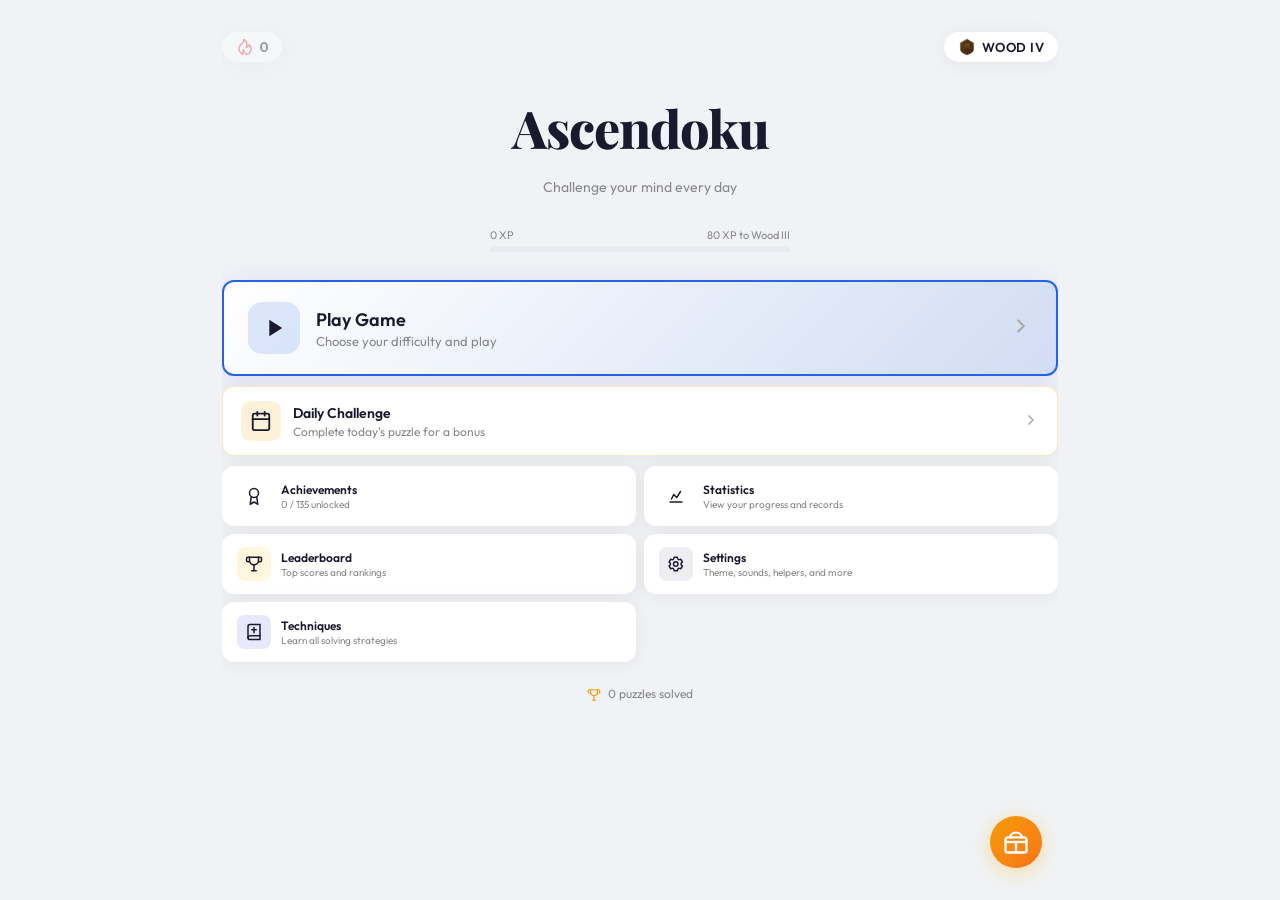
==== commit 95aa2885: "Add PWA offline support: service worker, install prompt, real app icons - New sw.js precaches the fu" ====
--- a/index.html
+++ b/index.html
@@ -51,6 +51,7 @@
 <link href="https://fonts.googleapis.com/css2?family=Outfit:wght@300;400;500;600;700;800&family=Playfair+Display:ital,wght@0,700;0,800;1,700&display=swap" rel="stylesheet">
 <link rel="icon" type="image/svg+xml" href="data:image/svg+xml,%3Csvg xmlns='http://www.w3.org/2000/svg' viewBox='0 0 32 32'%3E%3Cdefs%3E%3ClinearGradient id='g' x1='0' y1='0' x2='1' y2='1'%3E%3Cstop offset='0' stop-color='%234f46e5'/%3E%3Cstop offset='1' stop-color='%232563eb'/%3E%3C/linearGradient%3E%3C/defs%3E%3Crect width='32' height='32' rx='7' fill='url(%23g)'/%3E%3Crect x='3' y='3' width='26' height='26' rx='4' fill='none' stroke='rgba(255,255,255,0.25)' stroke-width='1'/%3E%3Cline x1='3' y1='11.67' x2='29' y2='11.67' stroke='rgba(255,255,255,0.18)' stroke-width='0.8'/%3E%3Cline x1='3' y1='20.33' x2='29' y2='20.33' stroke='rgba(255,255,255,0.18)' stroke-width='0.8'/%3E%3Cline x1='11.67' y1='3' x2='11.67' y2='29' stroke='rgba(255,255,255,0.18)' stroke-width='0.8'/%3E%3Cline x1='20.33' y1='3' x2='20.33' y2='29' stroke='rgba(255,255,255,0.18)' stroke-width='0.8'/%3E%3Ctext x='16' y='22' font-size='17' font-weight='800' fill='white' text-anchor='middle' font-family='Arial,sans-serif'%3E9%3C/text%3E%3C/svg%3E">
 <link rel="manifest" href="manifest.json">
+<link rel="apple-touch-icon" href="assets/icon-180.png">
 <link rel="stylesheet" href="css/base.css">
 <link rel="stylesheet" href="css/layout.css">
 <link rel="stylesheet" href="css/menu.css">
@@ -137,8 +138,6 @@
   <symbol id="ico-badge-i" viewBox="0 0 40 40"><path d="M20 2L6 12v8c0 7 5.5 13.5 14 18c8.5-4.5 14-11 14-18v-8z" fill="#8b5cf6" opacity="0.12"/><path d="M20 2L6 12v8c0 7 5.5 13.5 14 18c8.5-4.5 14-11 14-18v-8z" fill="none" stroke="#8b5cf6" stroke-width="2.5" stroke-linejoin="round"/><path d="M20 8l-8 5v5c0 4.5 3.2 8.8 8 11.8c4.8-3 8-7.3 8-11.8v-5z" fill="#8b5cf6" opacity="0.08"/><text x="20" y="25" font-size="14" font-weight="800" fill="#8b5cf6" text-anchor="middle" font-family="Arial,sans-serif">I</text></symbol>
   <symbol id="ico-refresh" viewBox="0 0 24 24"><path d="M1 4v6h6M23 20v-6h-6" fill="none" stroke="currentColor" stroke-width="2" stroke-linecap="round" stroke-linejoin="round"/><path d="M20.49 9A9 9 0 0 0 5.64 5.64L1 10m22 4l-4.64 4.36A9 9 0 0 1 3.51 15" fill="none" stroke="currentColor" stroke-width="2" stroke-linecap="round" stroke-linejoin="round"/></symbol>
   <symbol id="ico-book" viewBox="0 0 24 24"><path d="M4 19.5A2.5 2.5 0 0 1 6.5 17H20" fill="none" stroke="currentColor" stroke-width="2" stroke-linecap="round"/><path d="M6.5 2H20v20H6.5A2.5 2.5 0 0 1 4 19.5v-15A2.5 2.5 0 0 1 6.5 2z" fill="none" stroke="currentColor" stroke-width="2" stroke-linecap="round"/><path d="M12 6v7" fill="none" stroke="currentColor" stroke-width="2" stroke-linecap="round"/><path d="M9 9h6" fill="none" stroke="currentColor" stroke-width="2" stroke-linecap="round"/></symbol>
-  <symbol id="ico-skip-back" viewBox="0 0 24 24"><path d="M19 5v14l-9-7zM5 5v14" fill="currentColor"/></symbol>
-  <symbol id="ico-skip-forward" viewBox="0 0 24 24"><path d="M5 5v14l9-7zM19 5v14" fill="currentColor"/></symbol>
 </svg>
 
 <div id="app">
@@ -251,6 +250,14 @@
           <div class="card-text">
             <h3>Techniques</h3>
             <p>Learn all solving strategies</p>
+          </div>
+        </div>
+
+        <div class="menu-card menu-card-compact" id="installCard" style="display:none">
+          <div class="icon" style="background:rgba(245,158,11,0.15)"><svg width="20" height="20" viewBox="0 0 24 24"><use href="#ico-download"/></svg></div>
+          <div class="card-text">
+            <h3>Install App</h3>
+            <p>Play offline anytime, right from your home screen</p>
           </div>
         </div>
       </div>
@@ -921,35 +928,6 @@
   </div>
 </div>
 
-<!-- ============ REPLAY MODAL ============ -->
-<div class="replay-overlay" id="replayOverlay">
-  <div class="replay-card">
-    <div class="replay-header">
-      <h2><svg width="18" height="18" viewBox="0 0 24 24" style="vertical-align:middle;margin-right:6px;"><use href="#ico-refresh"/></svg> Game Replay</h2>
-      <button class="replay-close" id="replayClose"><svg width="20" height="20" viewBox="0 0 24 24"><use href="#ico-x"/></svg></button>
-    </div>
-    <div id="replayBoard" class="replay-board"></div>
-    <div class="replay-stats">
-      <span class="replay-stat"><svg width="12" height="12" viewBox="0 0 24 24"><use href="#ico-clock"/></svg> <span id="replayTimer">00:00</span></span>
-      <span class="replay-stat"><svg width="12" height="12" viewBox="0 0 24 24"><use href="#ico-x"/></svg> <span id="replayMistakes">0</span></span>
-      <span class="replay-stat"><svg width="12" height="12" viewBox="0 0 24 24"><use href="#ico-fire"/></svg> <span id="replayCombo">x0</span></span>
-    </div>
-    <div class="replay-move-count" id="replayMoveCount">Move 0 / 0</div>
-    <div class="replay-controls">
-      <button id="replayPrevBtn" class="replay-ctrl-btn" title="Previous move"><svg width="16" height="16" viewBox="0 0 24 24"><use href="#ico-skip-back"/></svg></button>
-      <button id="replayPlayBtn" class="replay-ctrl-btn replay-play-btn"><svg width="16" height="16" viewBox="0 0 24 24"><use href="#ico-play"/></svg> Play</button>
-      <button id="replayNextBtn" class="replay-ctrl-btn" title="Next move"><svg width="16" height="16" viewBox="0 0 24 24"><use href="#ico-skip-forward"/></svg></button>
-    </div>
-    <div class="replay-speeds">
-      <button class="replay-speed-btn" data-speed="0.5">0.5x</button>
-      <button class="replay-speed-btn active" data-speed="1">1x</button>
-      <button class="replay-speed-btn" data-speed="2">2x</button>
-      <button class="replay-speed-btn" data-speed="4">4x</button>
-      <span class="replay-speed-display" id="replaySpeedDisplay">1x</span>
-    </div>
-  </div>
-</div>
-
 <!-- ============ ANALYZER UNLOCK MODAL ============ -->
 <div class="analyzer-unlock-overlay" id="analyzerUnlockOverlay">
   <div class="analyzer-unlock-card">
@@ -987,7 +965,6 @@
 
 <script src="js/inapp-detect.js"></script>
 <script src="js/analyzer.js"></script>
-<script src="js/replay.js"></script>
 <script src="js/generator.js"></script>
 <script src="js/grader.js"></script>
 <script src="js/xp.js"></script>
--- a/css/layout.css
+++ b/css/layout.css
@@ -209,6 +209,21 @@
 }
 .data-btn:hover { background: var(--btn-hover); }
 
+.data-actions.cloud-actions {
+  display: grid;
+  grid-template-columns: 1fr 1fr;
+  gap: 8px;
+  flex-wrap: wrap;
+}
+.cloud-actions .data-btn { width: 100%; padding: 9px 10px; }
+.cloud-save-desc {
+  font-size: 11px;
+  color: var(--text-muted);
+  padding: 10px 2px 2px;
+  line-height: 1.4;
+  text-align: left;
+}
+
 .game-level {
   display: inline-flex;
   align-items: center;
--- a/css/game.css
+++ b/css/game.css
@@ -819,81 +819,3 @@
 .analyzer-nav-btn:hover:not(:disabled) { background: var(--btn-active-hover); }
 #analyzerPosition { font-size: 12px; color: var(--text-muted); }
 
-/* ============ REPLAY MODAL ============ */
-.replay-overlay {
-  display: none; position: fixed; inset: 0; z-index: 400;
-  background: var(--modal-overlay); justify-content: center; align-items: center;
-  backdrop-filter: blur(4px);
-}
-.replay-overlay.open { display: flex; }
-.replay-card {
-  background: var(--card-bg); border-radius: var(--radius-lg); padding: 20px;
-  max-width: 380px; width: calc(100% - 32px);
-  box-shadow: var(--card-shadow); animation: pop 0.3s ease;
-  display: flex; flex-direction: column; align-items: center;
-}
-.replay-header {
-  display: flex; justify-content: space-between; align-items: center;
-  width: 100%; margin-bottom: 10px;
-}
-.replay-header h2 { font-size: 18px; margin: 0; color: var(--text); }
-.replay-close {
-  background: var(--btn-bg); border: none; border-radius: 50%;
-  width: 32px; height: 32px; display: flex; align-items: center; justify-content: center;
-  cursor: pointer; color: var(--text-muted);
-}
-.replay-close:hover { background: var(--btn-hover); }
-.replay-board {
-  display: grid; grid-template-columns: repeat(9, 1fr);
-  width: 100%; max-width: 320px; aspect-ratio: 1; gap: 1px;
-  background: var(--grid-bold); border: 1px solid var(--grid-bold);
-}
-.replay-cell {
-  background: var(--cell-bg);
-  display: flex; align-items: center; justify-content: center;
-  font-size: clamp(14px, 4vw, 22px); font-weight: 500; color: var(--text);
-  position: relative;
-}
-.replay-cell.given { color: var(--text); font-weight: 700; }
-.replay-cell.placed { color: var(--user-num); font-weight: 600; }
-.replay-cell .replay-notes-grid {
-  display: grid;
-  grid-template-columns: repeat(3, 1fr);
-  grid-template-rows: repeat(3, 1fr);
-  width: 100%; height: 100%;
-  position: absolute; top: 0; left: 0;
-}
-.replay-cell .replay-notes-grid span {
-  display: flex; align-items: center; justify-content: center;
-  font-size: clamp(6px, 1.2vw, 9px); color: var(--note); font-weight: 400;
-}
-.replay-stats {
-  display: flex; gap: 16px; margin: 8px 0; font-size: 12px;
-  color: var(--text-muted);
-}
-.replay-stat { display: flex; align-items: center; gap: 3px; }
-.replay-move-count {
-  font-size: 12px; color: var(--text-muted); margin-bottom: 6px;
-}
-.replay-controls {
-  display: flex; align-items: center; gap: 8px; margin: 6px 0;
-}
-.replay-ctrl-btn {
-  padding: 6px 10px; border: none; border-radius: var(--radius-sm);
-  background: var(--btn-bg); color: var(--btn-text);
-  font-size: 12px; font-weight: 600; cursor: pointer;
-  display: flex; align-items: center; gap: 4px;
-}
-.replay-ctrl-btn:hover { background: var(--btn-hover); }
-.replay-play-btn { background: var(--btn-active); color: var(--btn-active-text); }
-.replay-play-btn:hover { background: var(--btn-active-hover); }
-.replay-speeds {
-  display: flex; gap: 4px; margin-top: 4px; align-items: center;
-}
-.replay-speed-btn {
-  padding: 3px 8px; border: 1px solid var(--border); border-radius: 4px;
-  background: var(--btn-bg); color: var(--text-muted);
-  font-size: 10px; font-weight: 600; cursor: pointer;
-}
-.replay-speed-btn.active { background: var(--accent); color: #fff; border-color: var(--accent); }
-.replay-speed-display { font-size: 10px; color: var(--text-dim); margin-left: 4px; }
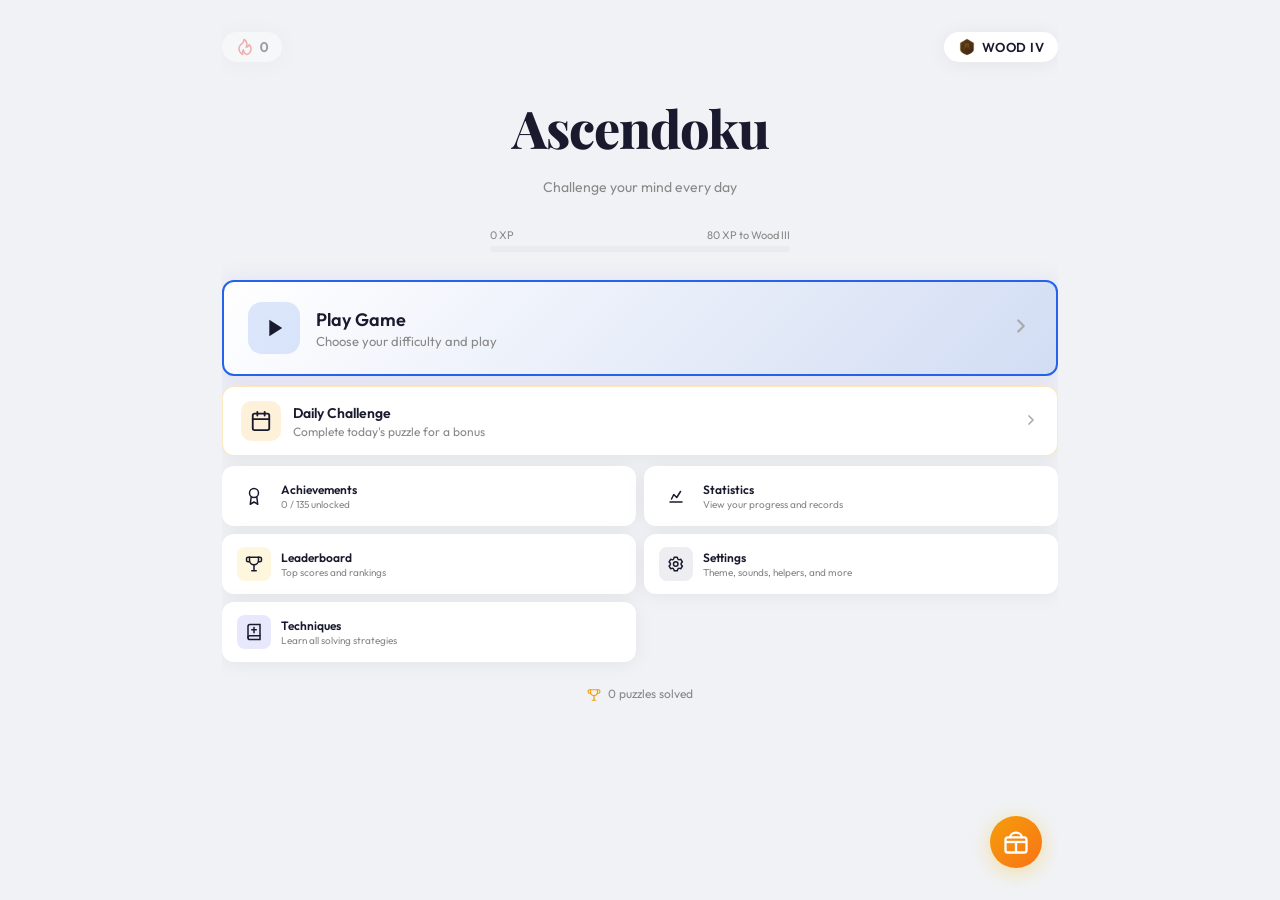
==== commit c1f2aaa6: "Add 6x6 board support: parametrized engine, size-aware UI and persistence" ====
--- a/index.html
+++ b/index.html
@@ -335,6 +335,13 @@
       </div>
   </div>
       <div class="countdown-section">
+        <div class="countdown-label">Board Size</div>
+        <div class="countdown-options" id="boardSizeOptions">
+          <label class="countdown-option active" data-size="9"><input type="radio" name="boardsize" value="9" checked> <span>9&times;9</span></label>
+          <label class="countdown-option" data-size="6"><input type="radio" name="boardsize" value="6"> <span>6&times;6</span></label>
+        </div>
+      </div>
+      <div class="countdown-section">
         <div class="countdown-label">Timer Mode</div>
         <div class="countdown-options" id="countdownOptions">
           <label class="countdown-option active" data-time="0"><input type="radio" name="countdown" value="0" checked> <span>Off</span></label>
--- a/css/game.css
+++ b/css/game.css
@@ -221,6 +221,14 @@
 .cell[data-row="0"] { border-top-width: 2px; border-top-color: var(--grid-bold); }
 .cell[data-row="8"] { border-bottom-width: 2px; border-bottom-color: var(--grid-bold); }
 
+/* 6x6 variant — boxes are 3 wide x 2 tall */
+.board-size-6 .cell[data-col="2"] { border-right-width: 2px; border-right-color: var(--grid-bold); }
+.board-size-6 .cell[data-col="5"] { border-right-width: 2px; border-right-color: var(--grid-bold); }
+.board-size-6 .cell[data-col="0"] { border-left-width: 2px; border-left-color: var(--grid-bold); }
+.board-size-6 .cell[data-row="1"], .board-size-6 .cell[data-row="3"] { border-bottom-width: 2px; border-bottom-color: var(--grid-bold); }
+.board-size-6 .cell[data-row="0"] { border-top-width: 2px; border-top-color: var(--grid-bold); }
+.board-size-6 .cell[data-row="5"] { border-bottom-width: 2px; border-bottom-color: var(--grid-bold); }
+
 #controls {
   width: 100%;
   display: flex;
@@ -230,7 +238,7 @@
 
 #numPad {
   display: grid;
-  grid-template-columns: repeat(9, 1fr);
+  grid-template-columns: repeat(var(--pad-cols, 9), 1fr);
   gap: 4px;
 }
 #numPad button {
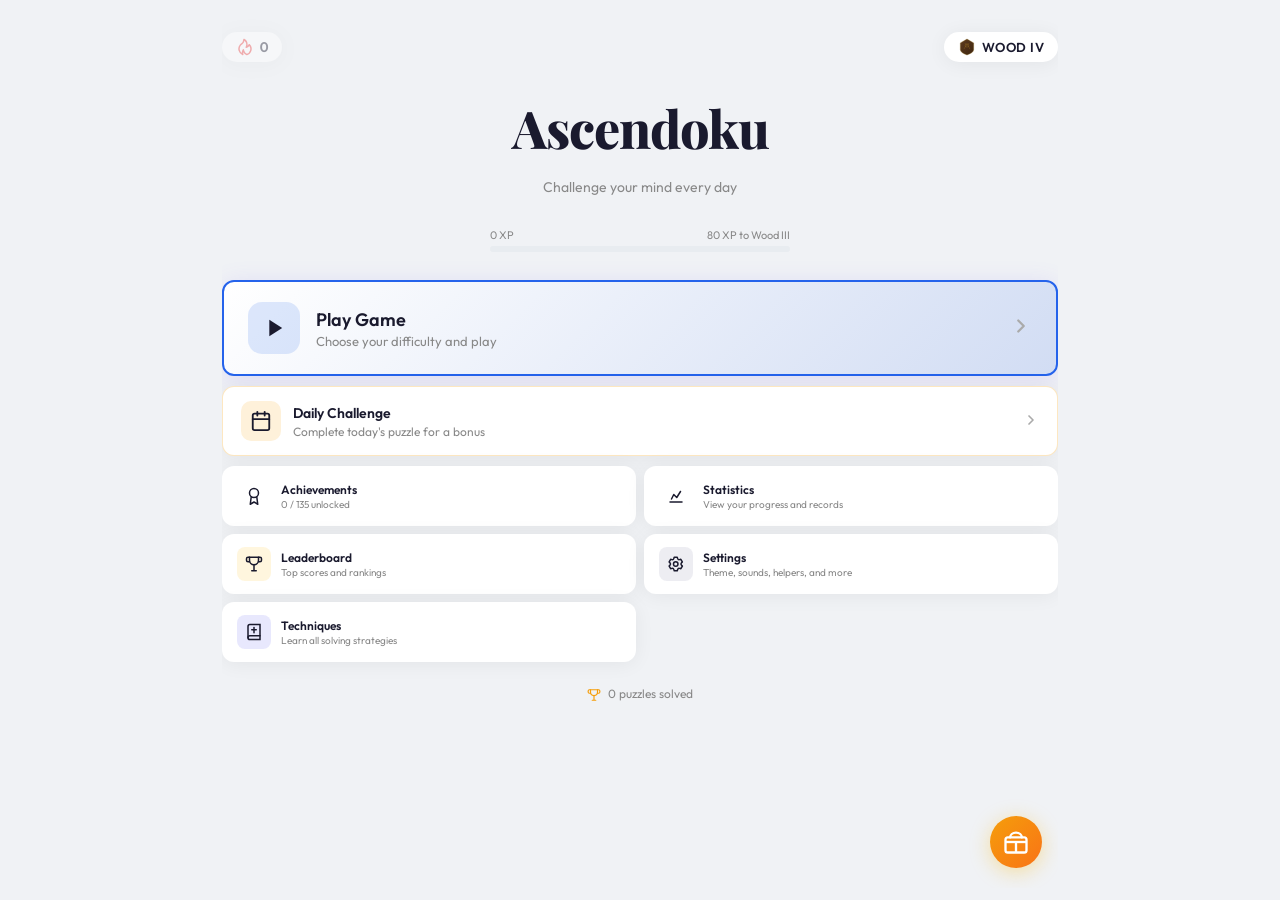
==== commit f4bcbd96: "Fix difficulty page layout, Discord reports, stream feedback, and SW cache - Difficulty page: 2x2 gr" ====
--- a/index.html
+++ b/index.html
@@ -324,35 +324,36 @@
         <div class="diff-xp">~25 XP avg</div>
       </div>
       <div class="diff-card custom" data-diff="custom">
-        <div class="diff-icon"><svg width="40" height="40" viewBox="0 0 24 24"><use href="#ico-gear"/></svg></div>
-        <div class="diff-thumb"><div class="diff-thumb-custom"><svg width="28" height="28" viewBox="0 0 24 24"><use href="#ico-sliders"/></svg></div></div>
-        <div class="diff-stars"><svg width="14" height="14" viewBox="0 0 24 24"><use href="#ico-star"/></svg><svg width="14" height="14" viewBox="0 0 24 24"><use href="#ico-star"/></svg><svg width="14" height="14" viewBox="0 0 24 24"><use href="#ico-star"/></svg><svg width="14" height="14" viewBox="0 0 24 24"><use href="#ico-star"/></svg><svg width="14" height="14" viewBox="0 0 24 24"><use href="#ico-star"/></svg></div>
-        <h3>Custom</h3>
-        <p>Your rules, your tier</p>
-        <div class="diff-clues">Pick clue range</div>
-        <div class="diff-best">Best: --</div>
+        <div class="diff-icon"><svg width="28" height="28" viewBox="0 0 24 24"><use href="#ico-gear"/></svg></div>
+        <div class="diff-card-text">
+          <h3>Custom</h3>
+          <p>Your rules, your tier</p>
+          <div class="diff-clues">Pick clue range</div>
+        </div>
         <div class="diff-xp">XP varies</div>
       </div>
   </div>
-      <div class="countdown-section">
-        <div class="countdown-label">Board Size</div>
-        <div class="countdown-options" id="boardSizeOptions">
-          <label class="countdown-option active" data-size="9"><input type="radio" name="boardsize" value="9" checked> <span>9&times;9</span></label>
-          <label class="countdown-option" data-size="6"><input type="radio" name="boardsize" value="6"> <span>6&times;6</span></label>
-        </div>
-      </div>
-      <div class="countdown-section">
-        <div class="countdown-label">Timer Mode</div>
-        <div class="countdown-options" id="countdownOptions">
-          <label class="countdown-option active" data-time="0"><input type="radio" name="countdown" value="0" checked> <span>Off</span></label>
-          <label class="countdown-option" data-time="600"><input type="radio" name="countdown" value="600"> <span>10 min</span></label>
-          <label class="countdown-option" data-time="900"><input type="radio" name="countdown" value="900"> <span>15 min</span></label>
-          <label class="countdown-option" data-time="1200"><input type="radio" name="countdown" value="1200"> <span>20 min</span></label>
-          <label class="countdown-option" data-time="custom"><input type="radio" name="countdown" value="custom"> <span>Custom</span></label>
-        </div>
-        <div class="countdown-custom" id="countdownCustom" style="display:none">
-          <input type="number" class="countdown-custom-input" id="countdownCustomInput" min="1" max="180" value="5" placeholder="Minutes">
-          <span class="countdown-custom-label">minutes</span>
+      <div class="pre-game-options">
+        <div class="countdown-section">
+          <div class="countdown-label">Board Size</div>
+          <div class="countdown-options" id="boardSizeOptions">
+            <label class="countdown-option active" data-size="9"><input type="radio" name="boardsize" value="9" checked> <span>9&times;9</span></label>
+            <label class="countdown-option" data-size="6"><input type="radio" name="boardsize" value="6"> <span>6&times;6</span></label>
+          </div>
+        </div>
+        <div class="countdown-section">
+          <div class="countdown-label">Timer Mode</div>
+          <div class="countdown-options" id="countdownOptions">
+            <label class="countdown-option active" data-time="0"><input type="radio" name="countdown" value="0" checked> <span>Off</span></label>
+            <label class="countdown-option" data-time="600"><input type="radio" name="countdown" value="600"> <span>10 min</span></label>
+            <label class="countdown-option" data-time="900"><input type="radio" name="countdown" value="900"> <span>15 min</span></label>
+            <label class="countdown-option" data-time="1200"><input type="radio" name="countdown" value="1200"> <span>20 min</span></label>
+            <label class="countdown-option" data-time="custom"><input type="radio" name="countdown" value="custom"> <span>Custom</span></label>
+          </div>
+          <div class="countdown-custom" id="countdownCustom" style="display:none">
+            <input type="number" class="countdown-custom-input" id="countdownCustomInput" min="1" max="180" value="5" placeholder="Minutes">
+            <span class="countdown-custom-label">minutes</span>
+          </div>
         </div>
       </div>
 </div>
--- a/css/menu.css
+++ b/css/menu.css
@@ -337,17 +337,23 @@
   grid-template-columns: 1fr 1fr;
   gap: 10px;
   width: 100%;
+  max-width: 520px;
 }
 
 .diff-card {
   background: var(--card-bg);
   border-radius: var(--radius);
-  padding: 20px 16px;
+  padding: 18px 14px;
   box-shadow: var(--card-shadow);
   cursor: pointer;
   transition: transform 0.15s, box-shadow 0.15s;
   border: 2px solid transparent;
   text-align: center;
+  display: flex;
+  flex-direction: column;
+  align-items: center;
+  justify-content: center;
+  min-height: 148px;
 }
 .diff-card:hover {
   transform: translateY(-3px);
@@ -379,6 +385,34 @@
 .diff-card .diff-stars {
   font-size: 14px;
   margin-bottom: 4px;
+}
+
+.diff-card.custom {
+  grid-column: 1 / -1;
+  min-height: 64px;
+  flex-direction: row;
+  justify-content: flex-start;
+  gap: 14px;
+  padding: 14px 18px;
+  text-align: left;
+}
+.diff-card.custom .diff-icon {
+  margin-bottom: 0;
+  flex-shrink: 0;
+}
+.diff-card.custom .diff-icon svg { width: 30px; height: 30px; }
+.diff-card.custom .diff-card-text {
+  flex: 1;
+  display: flex;
+  flex-direction: column;
+  gap: 2px;
+}
+.diff-card.custom .diff-card-text h3 { margin-bottom: 0; }
+.diff-card.custom .diff-card-text p { margin-bottom: 0; }
+.diff-card.custom .diff-xp {
+  flex-shrink: 0;
+  align-self: center;
+  font-size: 12px;
 }
 
 .diff-card.easy { border-color: rgba(22,163,74,0.3); }
@@ -393,16 +427,6 @@
 .diff-card.custom:hover { border-color: #0ea5e9; }
 .diff-card.custom .diff-icon svg { color: #0ea5e9; }
 
-.diff-thumb-custom {
-  display: flex;
-  align-items: center;
-  justify-content: center;
-  width: 100%;
-  height: 100%;
-  color: #0ea5e9;
-  opacity: 0.85;
-}
-
 .diff-card .diff-best {
   font-size: 10px;
   color: var(--text-muted);
--- a/css/pages.css
+++ b/css/pages.css
@@ -559,6 +559,23 @@
 }
 .setting-select:focus { outline: none; border-color: var(--accent); }
 
+.pre-game-options {
+  width: 100%;
+  max-width: 520px;
+  background: var(--card-bg);
+  border-radius: var(--radius);
+  box-shadow: var(--card-shadow);
+  border: 2px solid var(--border);
+  padding: 4px 16px 8px;
+}
+.pre-game-options .countdown-section {
+  padding: 12px 0 8px;
+  border-bottom: 1px solid var(--border);
+}
+.pre-game-options .countdown-section:last-child {
+  border-bottom: none;
+  padding-bottom: 12px;
+}
 .countdown-section { padding: 12px 16px 16px; }
 .countdown-label { font-size:13px; font-weight:600; color:var(--text-muted); margin-bottom:8px; }
 .countdown-options { display:flex; gap:6px; flex-wrap:wrap; }
--- a/css/responsive.css
+++ b/css/responsive.css
@@ -48,9 +48,11 @@
   .menu-card-compact .card-text h3 { font-size: 11px !important; }
   .menu-card-compact .card-text p { font-size: 9px !important; }
   .diff-cards { gap: 6px; }
-  .diff-card { padding: 12px 10px; }
+  .diff-card { padding: 12px 10px; min-height: 128px; }
   .diff-card .diff-icon svg { width: 28px; height: 28px; }
   .diff-card h3 { font-size: 13px; }
+  .diff-card.custom { min-height: 54px; padding: 10px 12px; gap: 10px; }
+  .diff-card.custom .diff-icon svg { width: 24px; height: 24px; }
   #numPad { gap: 3px; }
   #numPad button { padding: 12px 0; font-size: 15px; }
   #actions { gap: 3px; }
@@ -88,7 +90,8 @@
   .menu-card-hero .card-text h3 { font-size: 14px !important; }
   .menu-card-hero .card-text p { font-size: 12px !important; }
   .menu-subcards { grid-template-columns: 1fr; gap: 5px; }
-  .diff-card { padding: 10px 8px; }
+  .diff-card { padding: 10px 8px; min-height: 112px; }
+  .diff-card.custom { min-height: 48px; }
   #numPad button { padding: 10px 0; font-size: 14px; }
   #actions button { font-size: 9px; padding: 8px 2px; }
   .game-header { gap: 4px; }
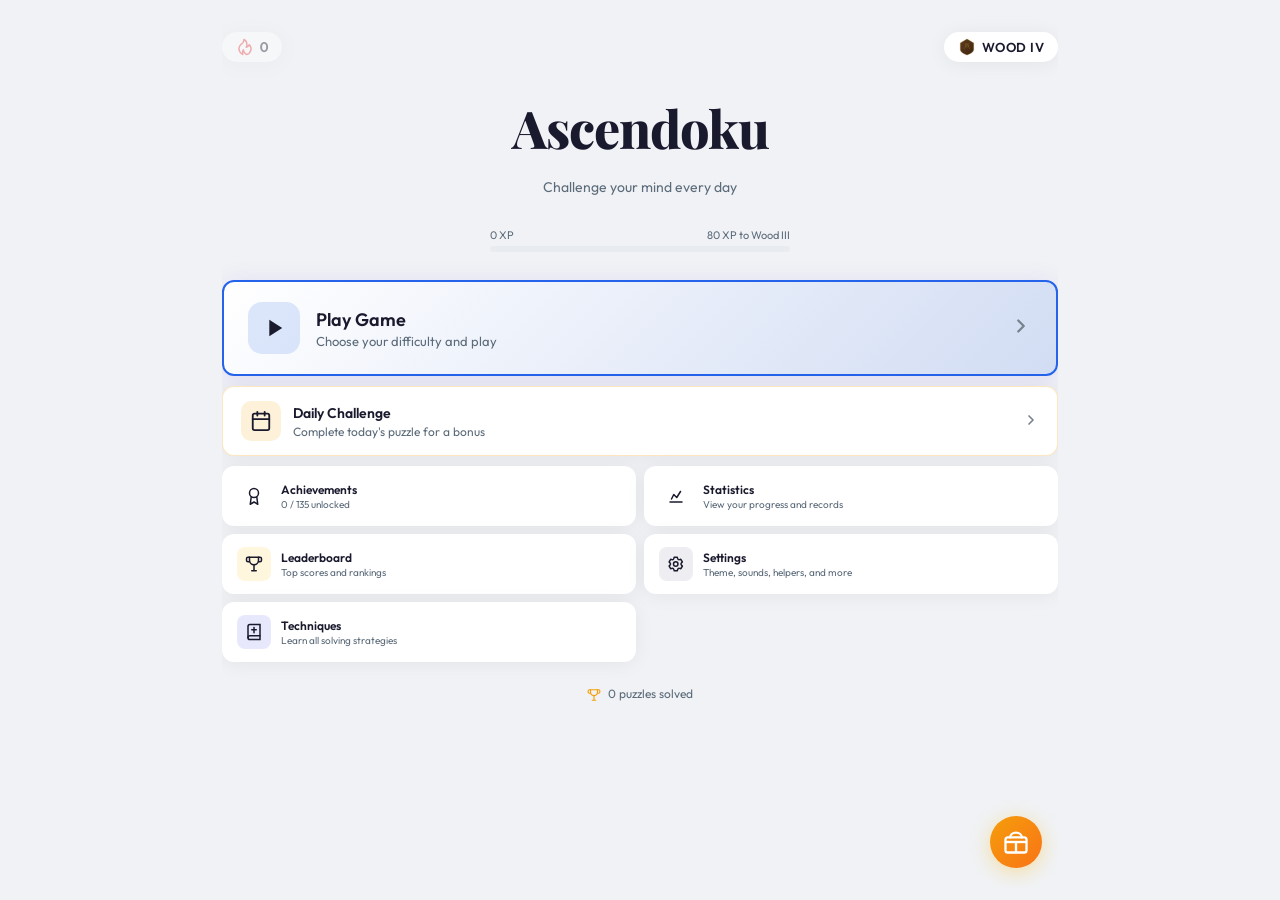
==== commit 7790720e: "Fix audit bugs: redo, daily leaderboard, analyzer gate, stats, a11y and CSS issues" ====
--- a/index.html
+++ b/index.html
@@ -96,6 +96,7 @@
   <symbol id="ico-sad" viewBox="0 0 24 24"><circle cx="12" cy="12" r="9" fill="none" stroke="currentColor" stroke-width="2"/><path d="M8 15c1.5-2 3.5-2 5-2s3.5 0 5 2" fill="none" stroke="currentColor" stroke-width="2" stroke-linecap="round"/><path d="M9 9h.01M15 9h.01" fill="none" stroke="currentColor" stroke-width="2.5" stroke-linecap="round"/></symbol>
   <symbol id="ico-check" viewBox="0 0 24 24"><path d="M20 6L9 17l-5-5" fill="none" stroke="currentColor" stroke-width="2.5" stroke-linecap="round" stroke-linejoin="round"/></symbol>
   <symbol id="ico-undo" viewBox="0 0 24 24"><path d="M3 10h13a4 4 0 0 1 0 8H9" fill="none" stroke="currentColor" stroke-width="2" stroke-linecap="round"/><path d="M7 6l-4 4 4 4" fill="none" stroke="currentColor" stroke-width="2" stroke-linecap="round" stroke-linejoin="round"/></symbol>
+  <symbol id="ico-redo" viewBox="0 0 24 24"><path d="M21 10H8a4 4 0 0 0 0 8h7" fill="none" stroke="currentColor" stroke-width="2" stroke-linecap="round"/><path d="M17 6l4 4-4 4" fill="none" stroke="currentColor" stroke-width="2" stroke-linecap="round" stroke-linejoin="round"/></symbol>
   <symbol id="ico-eraser" viewBox="0 0 24 24"><path fill="none" stroke="currentColor" stroke-linecap="round" stroke-linejoin="round" stroke-width="2" d="m7 21l-4.3-4.3c-1-1-1-2.5 0-3.4l9.6-9.6c1-1 2.5-1 3.4 0l5.6 5.6c1 1 1 2.5 0 3.4L13 21m9 0H7M5 11l9 9"/></symbol>
   <symbol id="ico-pencil" viewBox="0 0 24 24"><path d="M17 3a2.83 2.83 0 1 1 4 4L7.5 20.5 2 22l1.5-5.5z" fill="none" stroke="currentColor" stroke-width="2" stroke-linecap="round" stroke-linejoin="round"/></symbol>
   <symbol id="ico-lightbulb" viewBox="0 0 24 24"><path d="M9 18h6M10 22h4M15 14c.7-.7 1.5-1.5 1.5-3.5A4.5 4.5 0 0 0 12 6a4.5 4.5 0 0 0-4.5 4.5c0 2 .8 2.8 1.5 3.5V15c0 .6.4 1 1 1h4c.6 0 1-.4 1-1z" fill="none" stroke="currentColor" stroke-width="2" stroke-linecap="round"/></symbol>
@@ -445,6 +446,7 @@
       <div id="numPad"></div>
       <div id="actions">
         <button id="undoBtn" title="Undo"><svg width="16" height="16" viewBox="0 0 24 24"><use href="#ico-undo"/></svg> Undo</button>
+        <button id="redoBtn" title="Redo"><svg width="16" height="16" viewBox="0 0 24 24"><use href="#ico-redo"/></svg> Redo</button>
         <button id="eraseBtn" title="Erase"><svg width="16" height="16" viewBox="0 0 24 24"><use href="#ico-eraser"/></svg> Erase</button>
         <button id="notesBtn" title="Toggle notes mode"><svg width="16" height="16" viewBox="0 0 24 24"><use href="#ico-pencil"/></svg> Notes</button>
         <button id="hintBtn" class="primary" title="Hint"><svg width="16" height="16" viewBox="0 0 24 24"><use href="#ico-lightbulb"/></svg> Hint</button>
--- a/css/base.css
+++ b/css/base.css
@@ -6,8 +6,8 @@
   --surface: rgba(255,255,255,0.75);
   --surface-solid: #fff;
   --text: #1a1a2e;
-  --text-muted: #888;
-  --text-dim: #aaa;
+  --text-muted: #5c6b7a;
+  --text-dim: #78828c;
   --grid-line: #d0d4dc;
   --grid-bold: #334;
   --given: #1a1a2e;
@@ -279,6 +279,21 @@
   overflow-x: hidden;
 }
 
+a:focus-visible,
+button:focus-visible,
+input:focus-visible,
+select:focus-visible,
+textarea:focus-visible,
+[tabindex]:focus-visible {
+  outline: 2px solid var(--accent);
+  outline-offset: 2px;
+}
+
+.cell:focus-visible {
+  outline: 2px solid var(--accent);
+  outline-offset: -2px;
+}
+
 @media (prefers-reduced-motion: reduce) {
   .confetti-piece, .cell.entering, .cell.shake, .cell.pop, .cell.selected,
   .cell.hint-cell, .cell.hint-peer, .rankup-card, .toast,
--- a/css/menu.css
+++ b/css/menu.css
@@ -464,7 +464,7 @@
   overflow: hidden;
 }
 .diff-thumb-cell {
-  background: var(--cell-bg);
+  background: var(--card-bg);
   aspect-ratio: 1;
 }
 .diff-thumb-cell.filled {
--- a/css/game.css
+++ b/css/game.css
@@ -1,7 +1,9 @@
 #page-game {
   gap: 10px;
-  justify-content: center;
   overflow-x: hidden;
+  overflow-y: auto;
+  padding: 16px 0;
+  justify-content: safe center;
 }
 #page-game.paused #boardWrap { pointer-events: none; }
 #page-game.paused #numPad { pointer-events: none; opacity: 0.4; }
@@ -87,8 +89,8 @@
 
 .coords-row-area {
   position: absolute;
-  top: 0; left: 29px; right: 3px;
-  height: 22px;
+  top: 0; left: 26px; right: 0;
+  height: 24px;
   display: grid;
   grid-template-columns: repeat(9, 1fr);
   gap: 0;
@@ -103,8 +105,8 @@
 
 .coords-col-area {
   position: absolute;
-  left: 0; top: 27px; bottom: 3px;
-  width: 24px;
+  left: 0; top: 24px; bottom: 0;
+  width: 26px;
   display: grid;
   grid-template-rows: repeat(9, 1fr);
   gap: 0;
@@ -126,6 +128,7 @@
   box-shadow: var(--shadow);
   padding: 3px;
   contain: layout style paint;
+  container-type: inline-size;
 }
 
 #board {
@@ -208,7 +211,7 @@
   display: flex;
   align-items: center;
   justify-content: center;
-  font-size: clamp(7px, 1.6vw, 11px);
+  font-size: clamp(8px, 3.2cqw, 16px);
   color: var(--note);
   font-weight: 400;
   line-height: 1;
@@ -691,8 +694,8 @@
 /* ============ GAME LINK FOR LIVESTREAM ============ */
 .game-link {
   font-size: 10px;
-  color: #ffffff;
-  opacity: 0.5;
+  color: var(--text-muted);
+  opacity: 0.7;
   overflow: hidden;
   text-overflow: ellipsis;
   white-space: nowrap;
@@ -701,7 +704,7 @@
   cursor: pointer;
   transition: opacity 0.2s;
 }
-.game-link:hover { opacity: 0.9; }
+.game-link:hover { opacity: 1; }
 
 /* ============ ANALYZER UNLOCK MODAL ============ */
 .analyzer-unlock-overlay {
--- a/css/modal.css
+++ b/css/modal.css
@@ -110,6 +110,8 @@
   text-align: center;
   max-width: 340px;
   width: 100%;
+  max-height: 90vh;
+  overflow-y: auto;
   box-shadow: 0 8px 40px rgba(0,0,0,0.2);
   animation: pop 0.3s ease;
   position: relative;
--- a/css/responsive.css
+++ b/css/responsive.css
@@ -131,7 +131,8 @@
     grid-template-rows: auto auto 1fr;
     gap: 6px;
     align-items: start;
-    overflow: hidden;
+    overflow-y: auto;
+    min-height: 0;
   }
   #page-game > .page-header { grid-row: 1; grid-column: 1 / -1; }
   #page-game > .game-header { grid-row: 2; grid-column: 1 / -1; }
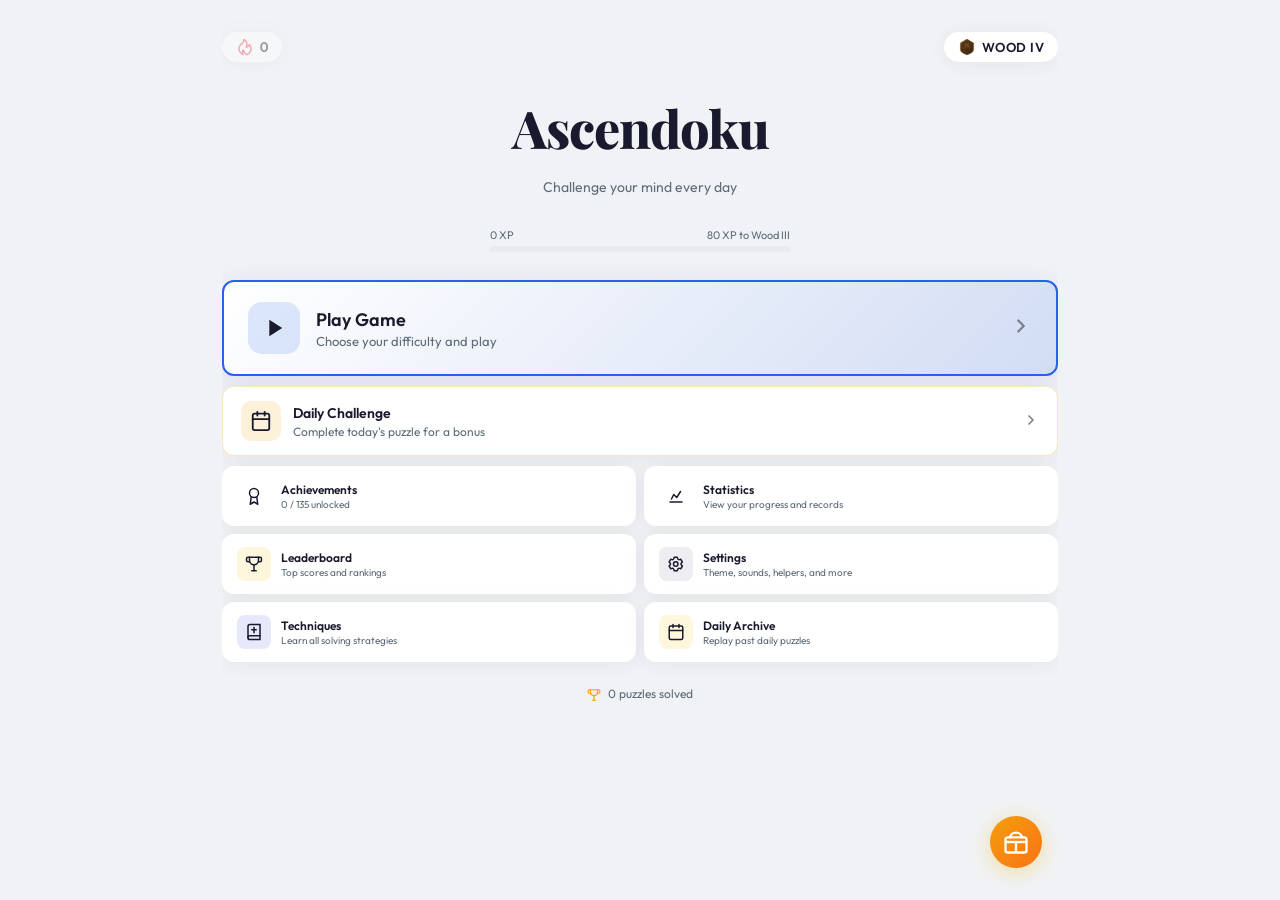
==== commit 44969dfd: "Fix challenge win crash, harden SW caching, and send telemetry for every visitor" ====
--- a/index.html
+++ b/index.html
@@ -96,7 +96,6 @@
   <symbol id="ico-sad" viewBox="0 0 24 24"><circle cx="12" cy="12" r="9" fill="none" stroke="currentColor" stroke-width="2"/><path d="M8 15c1.5-2 3.5-2 5-2s3.5 0 5 2" fill="none" stroke="currentColor" stroke-width="2" stroke-linecap="round"/><path d="M9 9h.01M15 9h.01" fill="none" stroke="currentColor" stroke-width="2.5" stroke-linecap="round"/></symbol>
   <symbol id="ico-check" viewBox="0 0 24 24"><path d="M20 6L9 17l-5-5" fill="none" stroke="currentColor" stroke-width="2.5" stroke-linecap="round" stroke-linejoin="round"/></symbol>
   <symbol id="ico-undo" viewBox="0 0 24 24"><path d="M3 10h13a4 4 0 0 1 0 8H9" fill="none" stroke="currentColor" stroke-width="2" stroke-linecap="round"/><path d="M7 6l-4 4 4 4" fill="none" stroke="currentColor" stroke-width="2" stroke-linecap="round" stroke-linejoin="round"/></symbol>
-  <symbol id="ico-redo" viewBox="0 0 24 24"><path d="M21 10H8a4 4 0 0 0 0 8h7" fill="none" stroke="currentColor" stroke-width="2" stroke-linecap="round"/><path d="M17 6l4 4-4 4" fill="none" stroke="currentColor" stroke-width="2" stroke-linecap="round" stroke-linejoin="round"/></symbol>
   <symbol id="ico-eraser" viewBox="0 0 24 24"><path fill="none" stroke="currentColor" stroke-linecap="round" stroke-linejoin="round" stroke-width="2" d="m7 21l-4.3-4.3c-1-1-1-2.5 0-3.4l9.6-9.6c1-1 2.5-1 3.4 0l5.6 5.6c1 1 1 2.5 0 3.4L13 21m9 0H7M5 11l9 9"/></symbol>
   <symbol id="ico-pencil" viewBox="0 0 24 24"><path d="M17 3a2.83 2.83 0 1 1 4 4L7.5 20.5 2 22l1.5-5.5z" fill="none" stroke="currentColor" stroke-width="2" stroke-linecap="round" stroke-linejoin="round"/></symbol>
   <symbol id="ico-lightbulb" viewBox="0 0 24 24"><path d="M9 18h6M10 22h4M15 14c.7-.7 1.5-1.5 1.5-3.5A4.5 4.5 0 0 0 12 6a4.5 4.5 0 0 0-4.5 4.5c0 2 .8 2.8 1.5 3.5V15c0 .6.4 1 1 1h4c.6 0 1-.4 1-1z" fill="none" stroke="currentColor" stroke-width="2" stroke-linecap="round"/></symbol>
@@ -254,11 +253,11 @@
           </div>
         </div>
 
-        <div class="menu-card menu-card-compact" id="installCard" style="display:none">
-          <div class="icon" style="background:rgba(245,158,11,0.15)"><svg width="20" height="20" viewBox="0 0 24 24"><use href="#ico-download"/></svg></div>
+        <div class="menu-card menu-card-compact" id="archiveCard">
+          <div class="icon" style="background:rgba(251,191,36,0.15)"><svg width="20" height="20" viewBox="0 0 24 24"><use href="#ico-calendar"/></svg></div>
           <div class="card-text">
-            <h3>Install App</h3>
-            <p>Play offline anytime, right from your home screen</p>
+            <h3>Daily Archive</h3>
+            <p>Replay past daily puzzles</p>
           </div>
         </div>
       </div>
@@ -389,6 +388,13 @@
       <svg class="deco-star4-3" width="22" height="22" viewBox="0 0 24 24"><use href="#ico-star-4pt"/></svg>
       <svg class="deco-star4-4" width="36" height="36" viewBox="0 0 24 24"><use href="#ico-star-4pt"/></svg>
     </div>
+    <div class="game-link-bar">
+      <div class="game-link" id="gameLink"></div>
+    </div>
+    <div class="challenge-banner" id="challengeBanner" style="display:none">
+      <div class="challenge-banner-title" id="challengeBannerTitle"></div>
+      <div class="challenge-banner-targets" id="challengeBannerTargets"></div>
+    </div>
     <div class="page-header">
       <button class="back-btn" id="gameBack"><svg width="22" height="22" viewBox="0 0 24 24"><use href="#ico-chevron-left"/></svg></button>
       <div class="page-header-spacer"></div>
@@ -404,7 +410,6 @@
           <span class="combo-wrap" id="comboWrap" style="display:none"><svg width="16" height="16" viewBox="0 0 24 24"><use href="#ico-fire"/></svg> <span class="combo-text" id="comboText">x2</span></span>
           <span class="game-level" id="gameLevelBadge" style="display:none"><svg width="12" height="12" viewBox="0 0 24 24"><use href="#ico-target"/></svg> Lv. <span id="gameLevelNum">1</span></span>
         </div>
-        <div class="game-link" id="gameLink"></div>
       </div>
       <div class="game-header-right">
         <button class="game-settings-btn" id="gamePauseBtn" title="Pause"><svg width="18" height="18" viewBox="0 0 24 24"><use href="#ico-pause"/></svg></button>
@@ -443,14 +448,13 @@
     </div>
 
     <div id="controls">
-      <div id="numPad"></div>
       <div id="actions">
         <button id="undoBtn" title="Undo"><svg width="16" height="16" viewBox="0 0 24 24"><use href="#ico-undo"/></svg> Undo</button>
-        <button id="redoBtn" title="Redo"><svg width="16" height="16" viewBox="0 0 24 24"><use href="#ico-redo"/></svg> Redo</button>
         <button id="eraseBtn" title="Erase"><svg width="16" height="16" viewBox="0 0 24 24"><use href="#ico-eraser"/></svg> Erase</button>
         <button id="notesBtn" title="Toggle notes mode"><svg width="16" height="16" viewBox="0 0 24 24"><use href="#ico-pencil"/></svg> Notes</button>
         <button id="hintBtn" class="primary" title="Hint"><svg width="16" height="16" viewBox="0 0 24 24"><use href="#ico-lightbulb"/></svg> Hint</button>
       </div>
+      <div id="numPad"></div>
     </div>
   </div>
 
@@ -533,7 +537,8 @@
     <div class="win-challenge" id="winChallenge" style="display:none">
       <div class="win-challenge-times" id="winChallengeTimes"></div>
       <div class="win-challenge-result" id="winChallengeResult"></div>
-      <button class="win-challenge-back" id="winChallengeBack"><svg width="14" height="14" viewBox="0 0 24 24" style="vertical-align:middle;margin-right:6px"><use href="#ico-send"/></svg> Send Challenge Back</button>
+      <button class="win-challenge-back" id="winChallengeRematch"><svg width="14" height="14" viewBox="0 0 24 24" style="vertical-align:middle;margin-right:6px"><use href="#ico-refresh"/></svg> Rematch</button>
+      <button class="win-challenge-back win-challenge-send" id="winChallengeBack"><svg width="14" height="14" viewBox="0 0 24 24" style="vertical-align:middle;margin-right:6px"><use href="#ico-send"/></svg> Send Challenge Back</button>
     </div>
     <div class="win-stats">
       <div class="win-stat"><div class="val" id="winTime">00:00</div><div class="lbl">Time</div></div>
@@ -541,6 +546,7 @@
       <div class="win-stat"><div class="val" id="winHints">0</div><div class="lbl">Hints</div></div>
     </div>
     <div class="win-xp">+<span id="winXp">0</span> XP <span class="win-combo" id="winComboBonus"></span></div>
+    <div class="win-xp-breakdown" id="winXpBreakdown" style="display:none"></div>
     <div class="win-rank-progress" id="winRankProgress">
       <div class="win-rank-bar-wrap">
         <div class="win-rank-bar-fill" id="winRankBarFill"></div>
@@ -564,7 +570,6 @@
       <button class="win-primary" id="winNext">Next Puzzle</button>
       <div class="win-actions-row">
         <button class="win-secondary" id="winMenu">Main Menu</button>
-        <button class="win-tertiary" id="winReplay">Replay</button>
         <button class="win-secondary" id="winChallengeFriend" style="display:none"><svg width="14" height="14" viewBox="0 0 24 24" style="vertical-align:middle;margin-right:6px"><use href="#ico-send"/></svg> Challenge</button>
       </div>
     </div>
@@ -996,5 +1001,14 @@
   <svg class="mistake-x" width="160" height="160" viewBox="0 0 24 24"><use href="#ico-x"/></svg>
   <div class="mistake-label">WRONG!</div>
 </div>
+<div class="install-banner" id="installBanner" style="display:none">
+  <div class="install-banner-icon"><svg width="22" height="22" viewBox="0 0 24 24"><use href="#ico-download"/></svg></div>
+  <div class="install-banner-text">
+    <strong>Install Ascendoku</strong>
+    <span>Play offline from your home screen</span>
+  </div>
+  <button class="install-banner-btn" id="installBannerBtn">Install</button>
+  <button class="install-banner-close" id="installBannerClose" aria-label="Dismiss"><svg width="16" height="16" viewBox="0 0 24 24"><use href="#ico-x"/></svg></button>
+</div>
 </body>
 </html>
--- a/css/base.css
+++ b/css/base.css
@@ -306,6 +306,34 @@
   }
 }
 
+html.low-power .confetti-piece,
+html.low-power .cell.entering,
+html.low-power .cell.shake,
+html.low-power .cell.pop,
+html.low-power .confetti-container,
+html.low-power .float-star,
+html.low-power .deco-star4-1,
+html.low-power .deco-star4-2,
+html.low-power .deco-star4-3,
+html.low-power .deco-star4-4,
+html.low-power .deco-star4-5,
+html.low-power .deco-star4-6 {
+  animation: none !important;
+}
+html.low-power .rankup-card,
+html.low-power .bonus-card,
+html.low-power .achievement-popup,
+html.low-power .streak-popup,
+html.low-power .toast {
+  animation-duration: 0.01ms !important;
+}
+html.low-power .menu-card,
+html.low-power .diff-card,
+html.low-power .rank-card,
+html.low-power .daily-toast {
+  transition-duration: 0.01ms !important;
+}
+
 .dev-links { display:flex; flex-direction:column; gap:8px; padding:8px 0 4px; }
 .dev-link {
   display:flex; align-items:center; gap:8px; padding:8px 12px;
--- a/css/game.css
+++ b/css/game.css
@@ -129,6 +129,21 @@
   padding: 3px;
   contain: layout style paint;
   container-type: inline-size;
+  transform: translateZ(0);
+}
+html.low-power #boardWrap {
+  backdrop-filter: none;
+  -webkit-backdrop-filter: none;
+  background: var(--surface-solid);
+  box-shadow: none;
+}
+html.low-power #gameHeader.game-enter,
+html.low-power #boardWrap.game-enter,
+html.low-power #numPad.game-enter {
+  animation-duration: 0.15s;
+}
+html.low-power .deco-bg svg {
+  animation: none !important;
 }
 
 #board {
@@ -242,12 +257,13 @@
 #numPad {
   display: grid;
   grid-template-columns: repeat(var(--pad-cols, 9), 1fr);
-  gap: 4px;
+  gap: 5px;
+  padding: 0 0 env(safe-area-inset-bottom, 0);
 }
 #numPad button {
-  padding: 11px 0;
-  font-size: 17px;
-  font-weight: 500;
+  padding: 14px 0;
+  font-size: 19px;
+  font-weight: 600;
   border: none;
   background: var(--btn-bg);
   color: var(--btn-text);
@@ -256,6 +272,7 @@
   transition: background 0.12s, transform 0.08s;
   font-variant-numeric: tabular-nums;
   position: relative;
+  touch-action: manipulation;
 }
 #numPad button:active { transform: scale(0.92); background: var(--btn-hover); }
 #numPad button:hover { background: var(--btn-hover); }
@@ -692,19 +709,46 @@
 }
 
 /* ============ GAME LINK FOR LIVESTREAM ============ */
+.game-link-bar {
+  width: 100%;
+  display: flex;
+  justify-content: center;
+  padding: 2px 0 4px;
+}
 .game-link {
-  font-size: 10px;
-  color: var(--text-muted);
-  opacity: 0.7;
+  font-size: 13px;
+  font-weight: 600;
+  color: #ffffff;
+  background: rgba(0, 0, 0, 0.28);
+  border: 1px solid rgba(255, 255, 255, 0.18);
+  border-radius: 999px;
+  padding: 4px 16px;
   overflow: hidden;
   text-overflow: ellipsis;
   white-space: nowrap;
   max-width: 100%;
-  margin-top: 1px;
   cursor: pointer;
-  transition: opacity 0.2s;
-}
-.game-link:hover { opacity: 1; }
+  transition: opacity 0.2s, background 0.2s;
+}
+.game-link:hover { opacity: 1; background: rgba(0, 0, 0, 0.4); }
+
+/* ============ CHALLENGE BANNER ============ */
+.challenge-banner {
+  width: 100%;
+  margin: 0 auto 2px;
+  padding: 8px 14px;
+  border-radius: 12px;
+  background: linear-gradient(135deg, rgba(124, 92, 252, 0.16), rgba(37, 99, 235, 0.16));
+  border: 1px solid rgba(124, 92, 252, 0.35);
+  color: var(--text);
+  font-size: 13px;
+  line-height: 1.5;
+  max-width: 640px;
+  box-sizing: border-box;
+}
+.challenge-banner-title { font-weight: 700; margin-bottom: 1px; }
+.challenge-banner-targets { color: var(--text-muted); font-size: 12px; }
+.challenge-banner-targets b { color: var(--text); }
 
 /* ============ ANALYZER UNLOCK MODAL ============ */
 .analyzer-unlock-overlay {
--- a/css/modal.css
+++ b/css/modal.css
@@ -181,6 +181,8 @@
   color: var(--btn-active-text);
 }
 .win-challenge-back:hover { opacity: 0.9; }
+.win-challenge-send { margin-top: 8px; background: var(--btn-bg); color: var(--text); }
+.win-challenge-send:hover { background: var(--btn-active); color: var(--btn-active-text); opacity: 1; }
 .win-stat {
   background: var(--btn-bg);
   border-radius: var(--radius-sm);
@@ -202,6 +204,14 @@
   font-variant-numeric: tabular-nums;
 }
 .win-xp span { font-size: 22px; }
+.win-xp-breakdown {
+  font-size: 12px;
+  color: var(--text-muted);
+  margin: -10px 0 16px;
+  padding: 6px 10px;
+  font-variant-numeric: tabular-nums;
+}
+.win-xp-breakdown b { color: var(--xp-gold); font-weight: 700; }
 
 .win-rank-progress {
   margin: 10px 0 14px;
@@ -1253,6 +1263,73 @@
   pointer-events: auto;
 }
 
+/* ============ INSTALL BANNER ============ */
+.install-banner {
+  position: fixed;
+  left: 16px;
+  right: 16px;
+  bottom: 16px;
+  z-index: 998;
+  display: flex;
+  align-items: center;
+  gap: 12px;
+  background: var(--surface-solid);
+  color: var(--text);
+  border: 1px solid var(--border);
+  border-radius: var(--radius-lg);
+  padding: 12px 14px;
+  box-shadow: var(--card-shadow);
+  max-width: 480px;
+  margin: 0 auto;
+  animation: slideUp 0.3s ease;
+}
+.install-banner-icon {
+  flex-shrink: 0;
+  width: 40px;
+  height: 40px;
+  border-radius: 10px;
+  display: flex;
+  align-items: center;
+  justify-content: center;
+  background: rgba(245, 158, 11, 0.15);
+  color: var(--xp-gold);
+}
+.install-banner-text {
+  flex: 1;
+  display: flex;
+  flex-direction: column;
+  min-width: 0;
+}
+.install-banner-text strong { font-size: 14px; }
+.install-banner-text span { font-size: 12px; color: var(--text-muted); }
+.install-banner-btn {
+  flex-shrink: 0;
+  background: var(--btn-active);
+  color: var(--btn-active-text);
+  border: none;
+  border-radius: var(--radius-sm);
+  padding: 10px 18px;
+  font-size: 14px;
+  font-weight: 700;
+  cursor: pointer;
+}
+.install-banner-btn:hover { background: var(--btn-active-hover); }
+.install-banner-close {
+  flex-shrink: 0;
+  width: 28px;
+  height: 28px;
+  display: flex;
+  align-items: center;
+  justify-content: center;
+  background: none;
+  border: none;
+  color: var(--text-muted);
+  cursor: pointer;
+  border-radius: 50%;
+}
+.install-banner-close:hover { background: var(--btn-bg); }
+html.low-power .install-banner { animation: none; }
+
 /* ============ PAUSE OVERLAY ============ */
 .pause-overlay {
   display: none;
--- a/css/pages.css
+++ b/css/pages.css
@@ -109,6 +109,45 @@
   gap: 8px;
 }
 
+.achieve-overview {
+  display: flex;
+  align-items: center;
+  gap: 10px;
+  padding: 12px 14px;
+  border-radius: var(--radius);
+  background: linear-gradient(135deg, var(--accent-glow), transparent);
+  border: 1px solid var(--border);
+}
+.achieve-overview-info {
+  flex-shrink: 0;
+  display: flex;
+  flex-direction: column;
+  line-height: 1.3;
+}
+.achieve-overview-info strong { font-size: 15px; font-weight: 800; }
+.achieve-overview-info span {
+  font-size: 9px; color: var(--text-muted);
+  text-transform: uppercase; letter-spacing: 0.5px; font-weight: 600;
+}
+.achieve-overview-track {
+  flex: 1;
+  height: 8px;
+  background: var(--toggle-bg);
+  border-radius: 6px;
+  overflow: hidden;
+}
+.achieve-overview-fill {
+  height: 100%;
+  background: linear-gradient(90deg, var(--accent), var(--xp-gold));
+  border-radius: 6px;
+  transition: width 0.4s ease;
+}
+.achieve-overview-pct {
+  font-size: 13px; font-weight: 800;
+  font-variant-numeric: tabular-nums;
+  flex-shrink: 0;
+}
+
 .achieve-card {
   display: flex;
   align-items: center;
@@ -118,7 +157,7 @@
   background: var(--card-bg);
   box-shadow: 0 1px 4px rgba(0,0,0,0.04);
   border: 1px solid var(--border);
-  opacity: 0.45;
+  opacity: 0.5;
   transition: opacity 0.3s, box-shadow 0.3s, border-color 0.3s;
   min-height: 50px;
 }
@@ -148,14 +187,24 @@
   letter-spacing: 0.3px;
 }
 .achieve-card .achieve-icon {
-  width: 40px; height: 40px;
+  width: 42px; height: 42px;
   display: flex; align-items: center; justify-content: center;
   flex-shrink: 0;
   color: var(--text-dim);
   background: var(--btn-bg);
-  border-radius: 50%;
-}
-.achieve-card.unlocked .achieve-icon { color: var(--xp-gold); }
+  border-radius: 12px;
+}
+.achieve-card.unlocked .achieve-icon {
+  color: var(--xp-gold);
+  background: rgba(245,158,11,0.12);
+}
+.achieve-card .achieve-status {
+  flex-shrink: 0;
+  color: var(--text-dim);
+  display: flex; align-items: center; justify-content: center;
+  width: 22px;
+}
+.achieve-card.unlocked .achieve-status { color: var(--success); }
 .achieve-card .achieve-info { flex: 1; min-width: 0; }
 .achieve-card .achieve-name { font-size: 13px; font-weight: 600; line-height: 1.3; }
 .achieve-card.unlocked .achieve-name { color: var(--text); }
@@ -223,6 +272,18 @@
   pointer-events: none;
 }
 
+@media (min-width: 560px) {
+  .achieve-grid {
+    display: grid;
+    grid-template-columns: 1fr 1fr;
+    align-items: stretch;
+    align-content: start;
+  }
+  .achieve-cat-header,
+  .achieve-overview,
+  .achieve-pagination { grid-column: 1 / -1; }
+}
+
 #page-leaderboard {
   gap: 0; padding: 0; background: var(--bg);
 }
@@ -260,7 +321,8 @@
   background: var(--card-bg);
   border-radius: var(--radius-lg);
   border: 1px solid var(--border);
-  overflow: hidden;
+  overflow-y: auto;
+  min-height: 0;
 }
 
 .leader-entry {
@@ -280,9 +342,54 @@
   color: var(--text-muted);
   flex-shrink: 0;
 }
-.leader-rank.top1 { color: var(--xp-gold); font-size: 15px; }
-.leader-rank.top2 { color: #a8b4c0; font-size: 14px; }
-.leader-rank.top3 { color: #cd7f32; font-size: 14px; }
+.leader-rank.top1,
+.leader-rank.top2,
+.leader-rank.top3 {
+  width: 26px; height: 26px;
+  border-radius: 50%;
+  display: flex; align-items: center; justify-content: center;
+  font-size: 12px;
+}
+.leader-rank.top1 {
+  color: var(--xp-gold);
+  background: rgba(245,158,11,0.16);
+  border: 1px solid rgba(245,158,11,0.45);
+  box-shadow: 0 0 8px rgba(245,158,11,0.15);
+}
+.leader-rank.top2 {
+  color: #a8b4c0;
+  background: rgba(148,163,184,0.14);
+  border: 1px solid rgba(148,163,184,0.4);
+}
+.leader-rank.top3 {
+  color: #cd7f32;
+  background: rgba(205,127,50,0.14);
+  border: 1px solid rgba(205,127,50,0.4);
+}
+.leader-list-header {
+  display: flex;
+  align-items: center;
+  gap: 12px;
+  padding: 8px 14px;
+  font-size: 9px;
+  font-weight: 800;
+  text-transform: uppercase;
+  letter-spacing: 0.8px;
+  color: var(--text-muted);
+  background: var(--btn-bg);
+  border-bottom: 1px solid var(--border);
+  position: sticky;
+  top: 0;
+  z-index: 2;
+}
+.leader-list-header .leader-info { flex: 1; min-width: 0; }
+.leader-list-header .leader-score {
+  font-size: 9px;
+  font-weight: 800;
+  color: var(--text-muted);
+}
+.leader-list-header .leader-rank { color: var(--text-muted); }
+.leader-list-header .leader-badge-wrap { opacity: 0; }
 .leader-avatar {
   width: 30px; height: 30px;
   border-radius: 50%;
@@ -383,31 +490,79 @@
 .stats-content {
   width: 100%;
   overflow-y: auto;
-  padding: 0 16px 16px;
+  padding: 0 12px 16px;
+}
+.stats-hero {
+  display: flex;
+  align-items: center;
+  gap: 12px;
+  padding: 14px 16px;
+  border-radius: var(--radius-lg);
+  background: linear-gradient(135deg, var(--accent-glow), rgba(245,158,11,0.08));
+  border: 1px solid var(--border);
+  margin-bottom: 12px;
+}
+.stats-hero-rank {
+  flex-shrink: 0;
+  width: 52px; height: 52px;
+  display: flex; align-items: center; justify-content: center;
+  border-radius: 14px;
+  background: var(--card-bg);
+  border: 1px solid var(--border);
+  box-shadow: var(--card-shadow);
+}
+.stats-hero-info { flex: 1; min-width: 0; }
+.stats-hero-rank-name { font-size: 15px; font-weight: 800; }
+.stats-hero-xp { font-size: 12px; color: var(--xp-gold); font-weight: 700; margin-top: 1px; }
+.stats-hero-joined { font-size: 10px; color: var(--text-muted); margin-top: 1px; }
+.stats-hero-meta { display: flex; gap: 14px; flex-shrink: 0; }
+.stats-hero-meta-item {
+  display: flex; flex-direction: column; align-items: center; gap: 1px;
+}
+.stats-hero-meta-item strong { font-size: 16px; font-weight: 800; font-variant-numeric: tabular-nums; }
+.stats-hero-meta-item span {
+  font-size: 9px; color: var(--text-muted);
+  text-transform: uppercase; letter-spacing: 0.5px; font-weight: 600;
 }
 .stats-grid {
   display: grid;
   grid-template-columns: 1fr 1fr;
   gap: 8px;
-  margin-bottom: 16px;
+  margin-bottom: 12px;
 }
 .stat-card {
   background: var(--card-bg);
+  border: 1px solid var(--border);
   border-radius: var(--radius);
-  padding: 16px;
+  padding: 14px 10px;
   text-align: center;
-  box-shadow: var(--card-shadow);
+  box-shadow: 0 1px 4px rgba(0,0,0,0.05);
+  display: flex;
+  flex-direction: column;
+  align-items: center;
+  gap: 3px;
+}
+.stat-card .stat-icon {
+  width: 30px; height: 30px;
+  display: flex; align-items: center; justify-content: center;
+  border-radius: 9px;
+  background: var(--accent-glow);
+  color: var(--accent);
+  margin-bottom: 2px;
+}
+.stat-card .stat-icon .dot {
+  width: 10px; height: 10px; border-radius: 3px; display: block;
 }
 .stat-card .stat-value {
-  font-size: 28px;
+  font-size: 22px;
   font-weight: 800;
   font-variant-numeric: tabular-nums;
-  color: var(--accent);
+  color: var(--text);
+  line-height: 1.2;
 }
 .stat-card .stat-label {
-  font-size: 11px;
-  color: var(--text-muted);
-  margin-top: 2px;
+  font-size: 10px;
+  color: var(--text-muted);
   text-transform: uppercase;
   letter-spacing: 0.5px;
 }
@@ -417,46 +572,62 @@
   text-transform: uppercase;
   letter-spacing: 0.5px;
   color: var(--text-muted);
-  padding: 12px 0 4px;
-  border-bottom: 1px solid var(--border);
-  margin-bottom: 8px;
-}
+  padding: 12px 0 8px;
+  display: flex;
+  align-items: center;
+  gap: 6px;
+}
+.stats-section-title svg { color: var(--accent); }
 .stats-bar-chart {
-  margin-bottom: 16px;
+  margin-bottom: 12px;
+  display: flex;
+  flex-direction: column;
+  gap: 8px;
+  background: var(--card-bg);
+  border: 1px solid var(--border);
+  border-radius: var(--radius);
+  padding: 12px;
 }
 .stats-bar-row {
   display: flex;
   align-items: center;
   gap: 8px;
-  margin-bottom: 6px;
   font-size: 13px;
 }
 .stats-bar-label {
-  width: 80px;
-  flex-shrink: 0;
-  font-weight: 500;
+  width: 84px;
+  flex-shrink: 0;
+  font-weight: 600;
   font-size: 12px;
+  display: flex;
+  align-items: center;
+  gap: 6px;
+}
+.stats-bar-label .dot {
+  width: 9px; height: 9px;
+  border-radius: 3px;
+  flex-shrink: 0;
 }
 .stats-bar-track {
   flex: 1;
-  height: 20px;
+  height: 16px;
   background: var(--btn-bg);
-  border-radius: 4px;
+  border-radius: 6px;
   overflow: hidden;
 }
 .stats-bar-fill {
   height: 100%;
-  background: linear-gradient(90deg, var(--accent), var(--xp-gold));
-  border-radius: 4px;
+  border-radius: 6px;
   transition: width 0.5s ease;
-  display: flex;
-  align-items: center;
-  justify-content: flex-end;
-  padding-right: 6px;
-  font-size: 10px;
-  font-weight: 600;
-  color: #fff;
-  min-width: 24px;
+}
+.stats-bar-count {
+  width: 34px;
+  text-align: right;
+  font-weight: 800;
+  font-size: 12px;
+  font-variant-numeric: tabular-nums;
+  color: var(--text);
+  flex-shrink: 0;
 }
 .stats-accuracy-ring {
   width: 120px;
--- a/css/responsive.css
+++ b/css/responsive.css
@@ -54,7 +54,7 @@
   .diff-card.custom { min-height: 54px; padding: 10px 12px; gap: 10px; }
   .diff-card.custom .diff-icon svg { width: 24px; height: 24px; }
   #numPad { gap: 3px; }
-  #numPad button { padding: 12px 0; font-size: 15px; }
+  #numPad button { padding: 13px 0; font-size: 16px; }
   #actions { gap: 3px; }
   #actions button { font-size: 10px; padding: 10px 3px; min-width: 40px; }
   .modal { padding: 18px 14px; }
@@ -92,7 +92,7 @@
   .menu-subcards { grid-template-columns: 1fr; gap: 5px; }
   .diff-card { padding: 10px 8px; min-height: 112px; }
   .diff-card.custom { min-height: 48px; }
-  #numPad button { padding: 10px 0; font-size: 14px; }
+  #numPad button { padding: 11px 0; font-size: 15px; }
   #actions button { font-size: 9px; padding: 8px 2px; }
   .game-header { gap: 4px; }
   .game-info .game-meta { font-size: 11px; gap: 8px; }
@@ -122,22 +122,57 @@
   .cell { font-size: clamp(14px, 4vw, 28px); }
 }
 
+/* tablet: two-column game layout for mid-size screens */
+@media (min-width: 560px) and (max-width: 699px) {
+  #app { max-width: 680px; }
+  #page-game {
+    display: grid;
+    grid-template-columns: 1fr;
+    gap: 10px;
+    align-items: start;
+  }
+  #controls {
+    display: flex;
+    flex-direction: row;
+    flex-wrap: wrap;
+    align-items: flex-start;
+    gap: 10px;
+  }
+  #numPad {
+    grid-template-columns: repeat(9, 1fr);
+    gap: 6px;
+  }
+  #numPad button { padding: 16px 0; font-size: 20px; border-radius: 10px; }
+  #actions {
+    flex: 1;
+    min-width: 320px;
+  }
+  #actions button {
+    padding: 12px 8px;
+    font-size: 13px;
+    border-radius: 10px;
+  }
+  .board-area { max-width: 520px; }
+  .deco-bg { display: none; }
+}
+
 /* widescreen: sidebar controls for game page */
 @media (min-width: 700px) {
   #app { max-width: 780px; }
   #page-game {
     display: grid;
     grid-template-columns: 1fr 200px;
-    grid-template-rows: auto auto 1fr;
+    grid-template-rows: auto auto auto 1fr;
     gap: 6px;
     align-items: start;
     overflow-y: auto;
     min-height: 0;
   }
-  #page-game > .page-header { grid-row: 1; grid-column: 1 / -1; }
-  #page-game > .game-header { grid-row: 2; grid-column: 1 / -1; }
+  #page-game > .game-link-bar { grid-row: 1; grid-column: 1 / -1; }
+  #page-game > .page-header { grid-row: 2; grid-column: 1 / -1; }
+  #page-game > .game-header { grid-row: 3; grid-column: 1 / -1; }
   .board-area {
-    grid-row: 3;
+    grid-row: 4;
     grid-column: 1;
     width: 100%;
     max-width: none;
@@ -146,7 +181,7 @@
     max-width: none;
   }
   #controls {
-    grid-row: 3;
+    grid-row: 4;
     grid-column: 2;
     display: flex;
     flex-direction: column;
